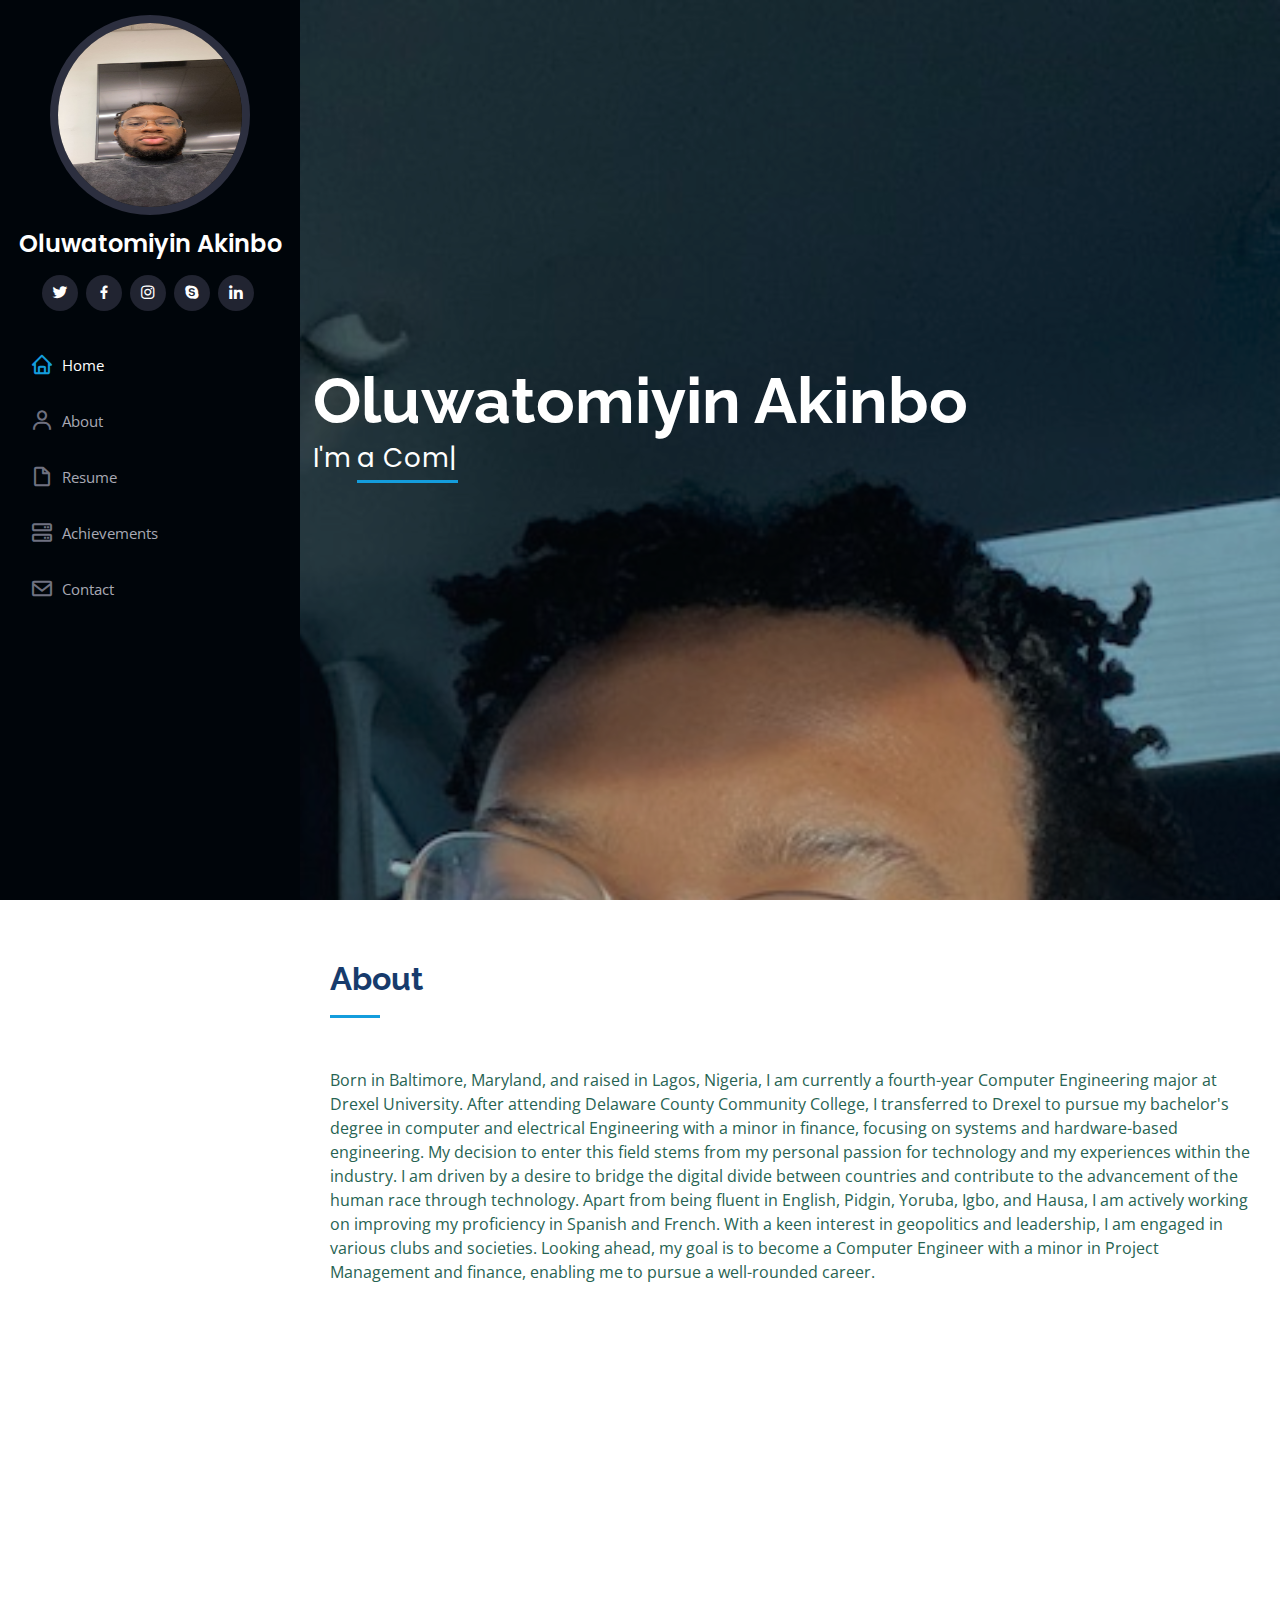
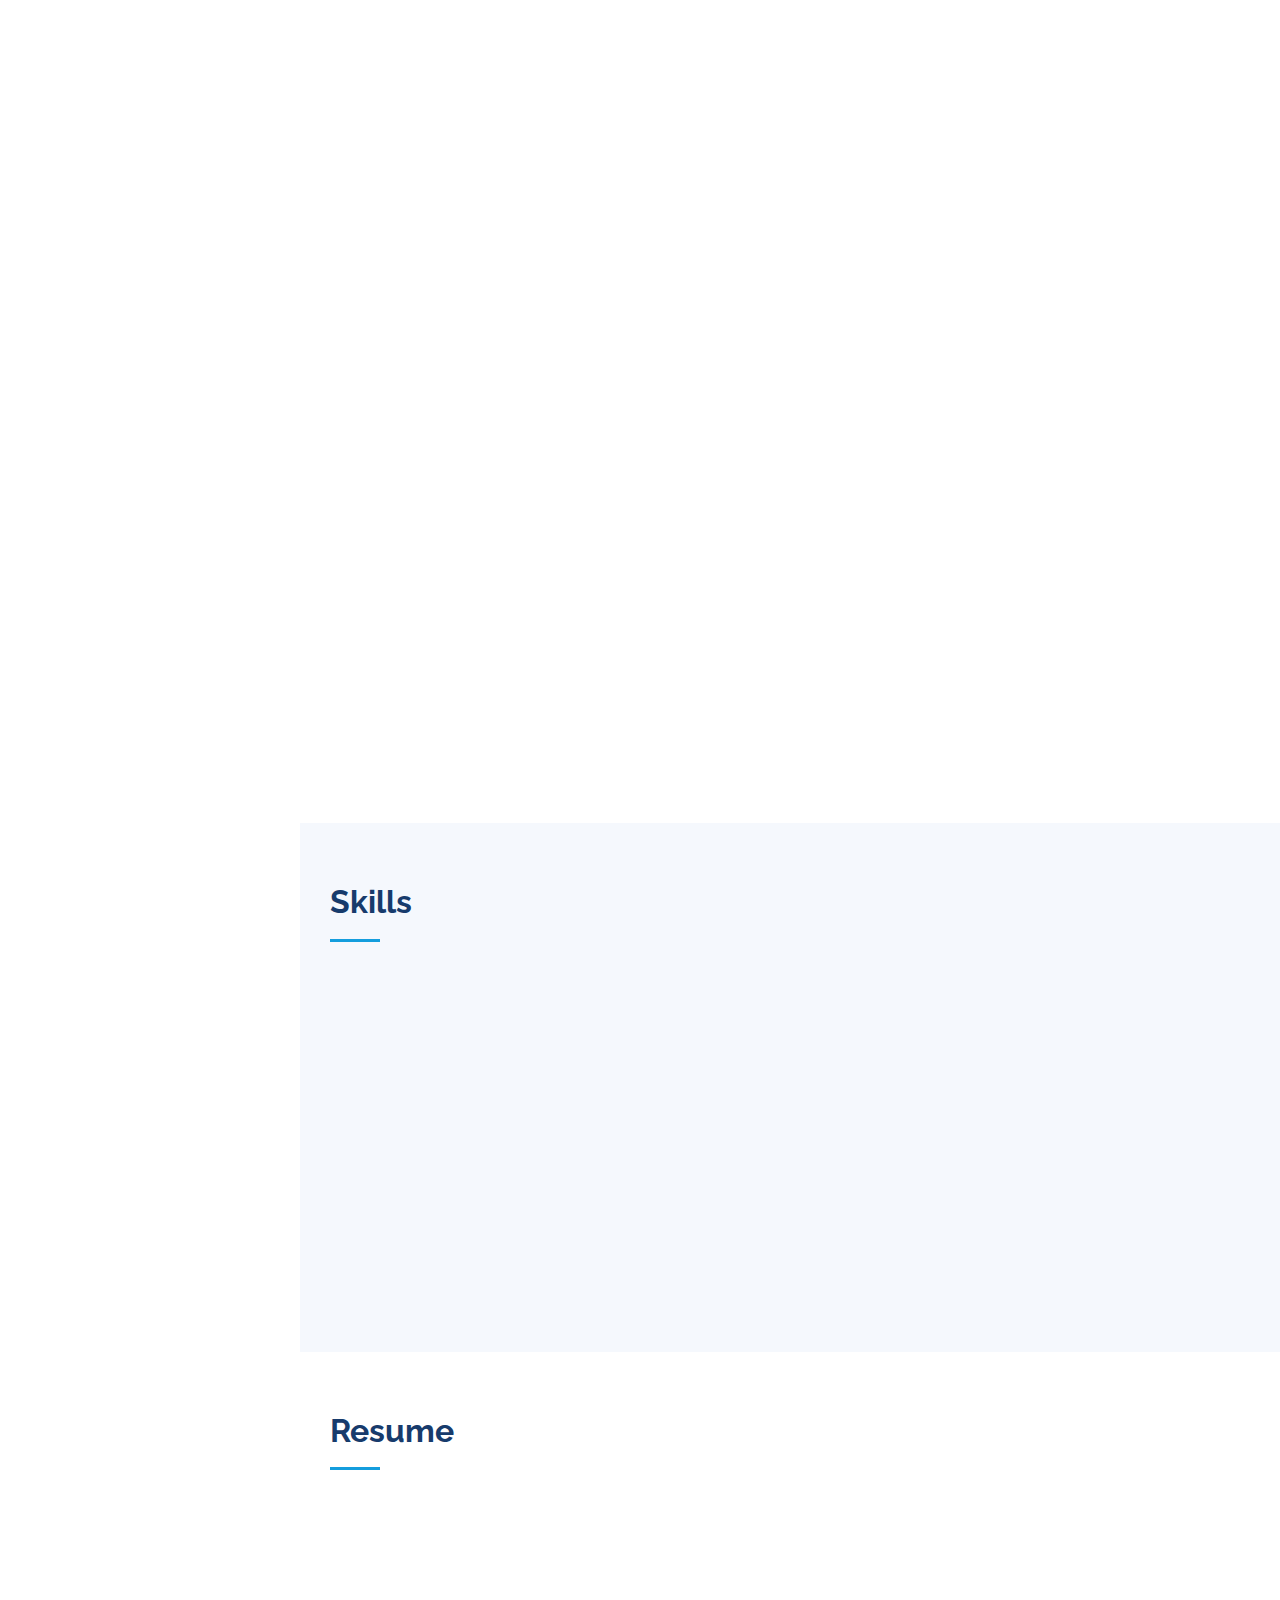
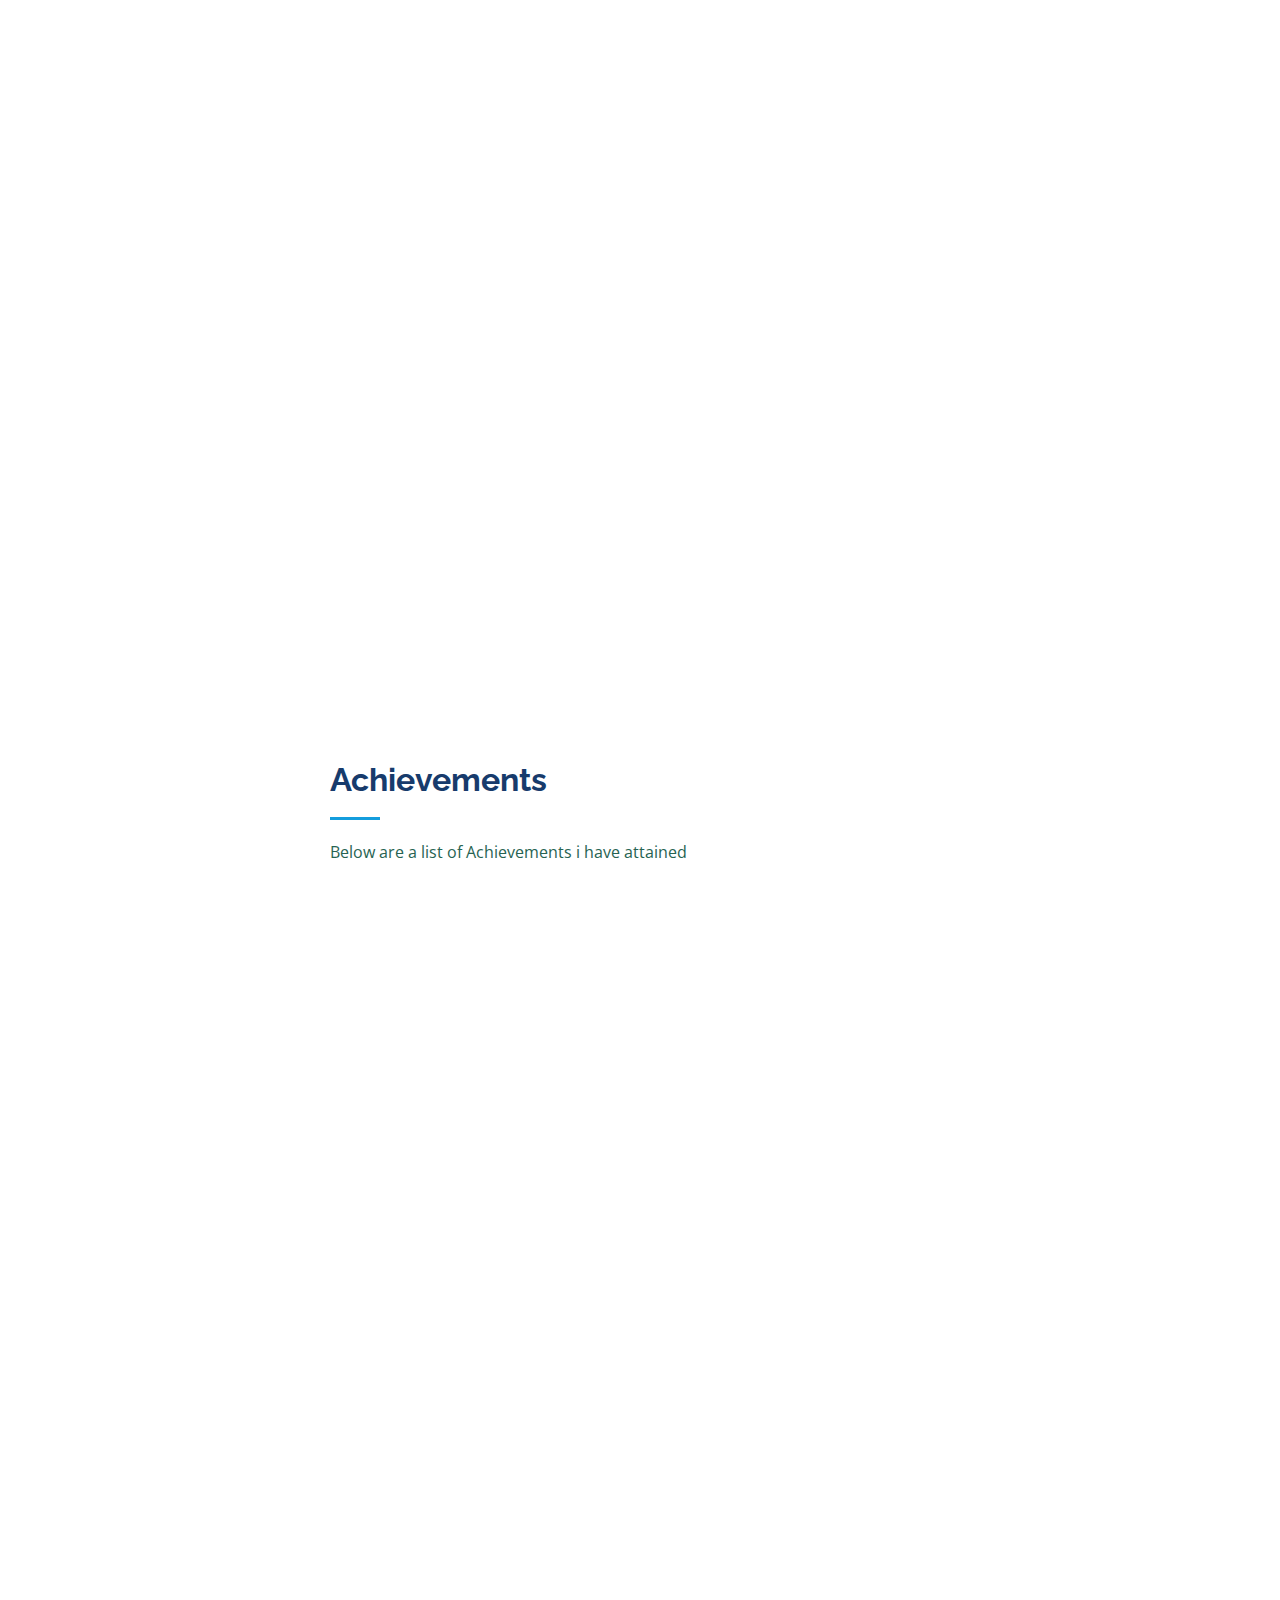
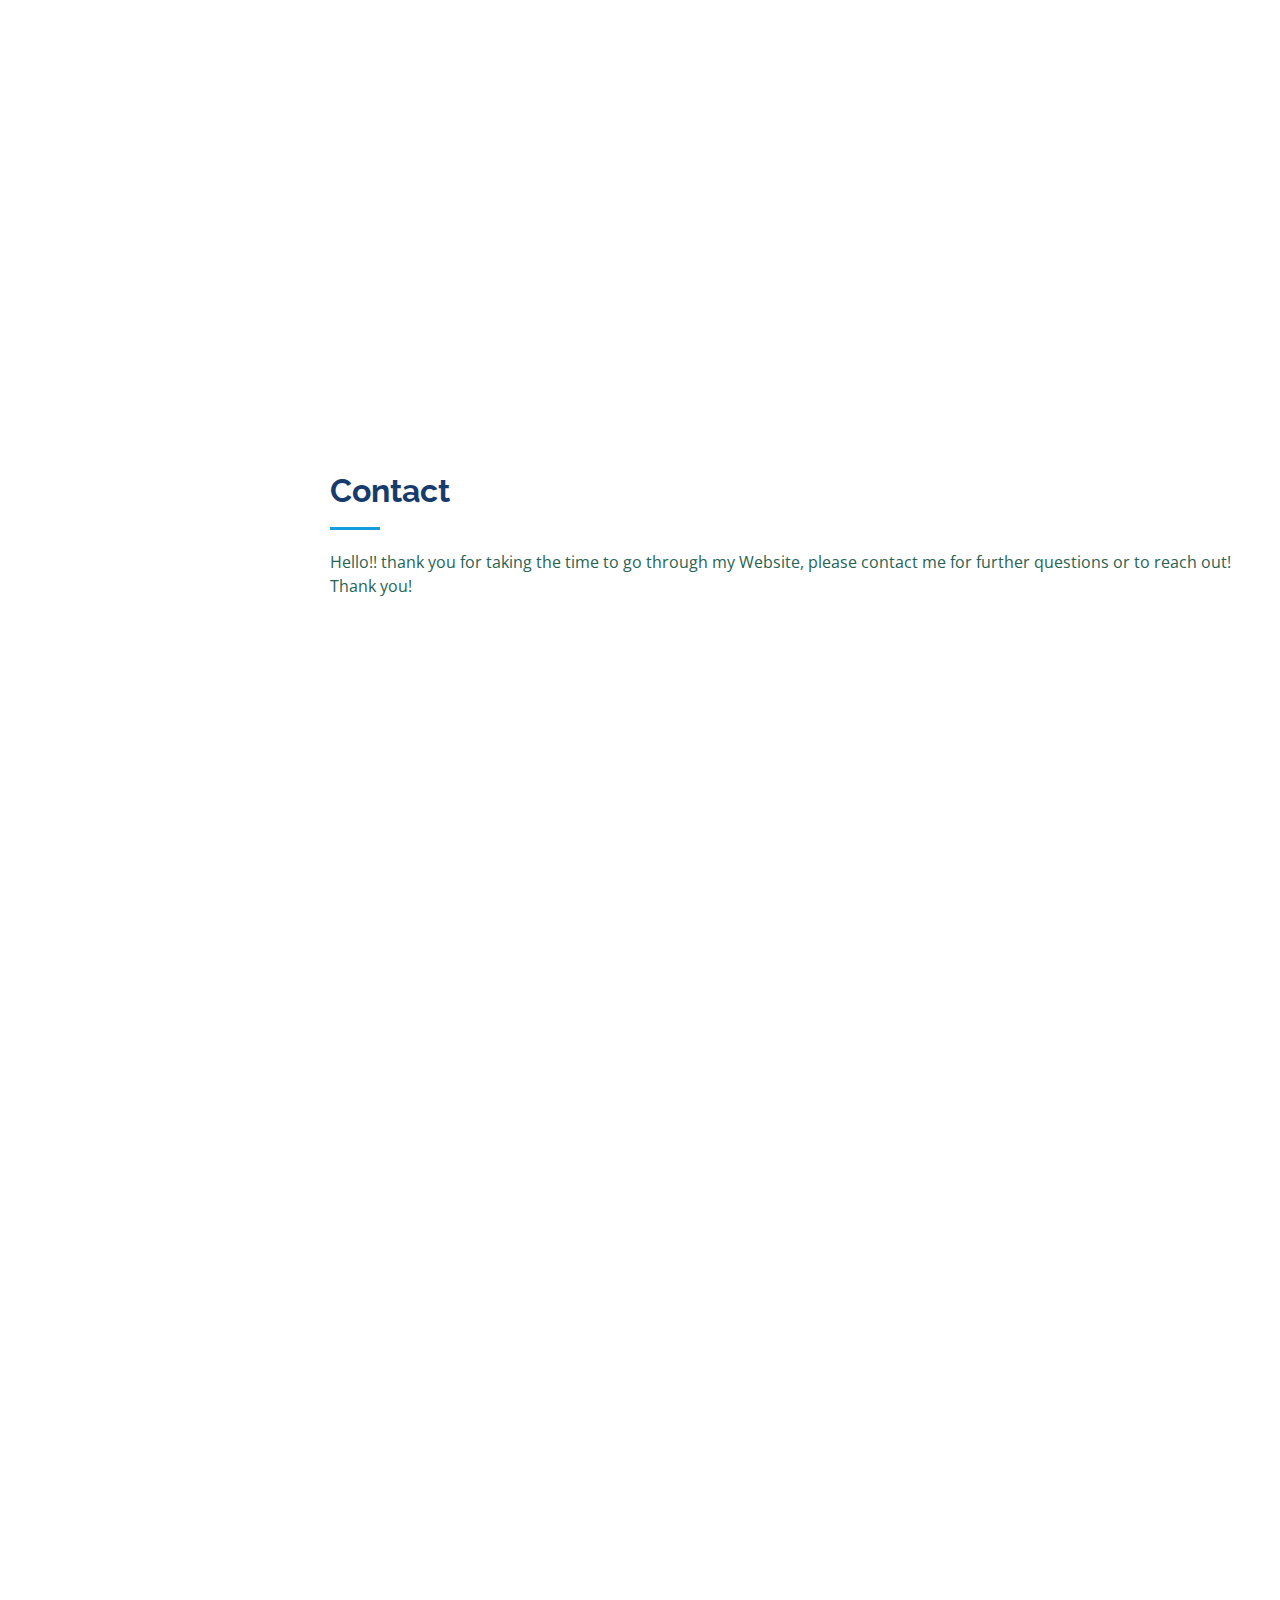
==== index.html @ 418aa99a "initial" ====
<!DOCTYPE html>
<html lang="en">

<head>
  <meta charset="utf-8">
  <meta content="width=device-width, initial-scale=1.0" name="viewport">

  <title>oluwatomiyin-akinbo- Index</title>
  <meta content="" name="description">
  <meta content="" name="keywords">

  <!-- Favicons -->
  <link href="assets/img/logo.jpg" rel="icon">
  <link href="assets/img/logo.jpg" rel="apple-touch-icon">

  <!-- Google Fonts -->
  <link href="https://fonts.googleapis.com/css?family=Open+Sans:300,300i,400,400i,600,600i,700,700i|Raleway:300,300i,400,400i,500,500i,600,600i,700,700i|Poppins:300,300i,400,400i,500,500i,600,600i,700,700i" rel="stylesheet">

  <!-- Vendor CSS Files -->
  <link href="assets/vendor/aos/aos.css" rel="stylesheet">
  <link href="assets/vendor/bootstrap/css/bootstrap.min.css" rel="stylesheet">
  <link href="assets/vendor/bootstrap-icons/bootstrap-icons.css" rel="stylesheet">
  <link href="assets/vendor/boxicons/css/boxicons.min.css" rel="stylesheet">
  <link href="assets/vendor/glightbox/css/glightbox.min.css" rel="stylesheet">
  <link href="assets/vendor/swiper/swiper-bundle.min.css" rel="stylesheet">

  <!-- Template Main CSS File -->
  <link href="assets/css/style.css" rel="stylesheet">

</head>

<body>

  <!-- ======= Mobile nav toggle button ======= -->
  <i class="bi bi-list mobile-nav-toggle d-xl-none"></i>

  <!-- ======= Header ======= -->
  <header id="header">
    <div class="d-flex flex-column">

      <div class="profile">
        <img style="border-radius: 70%; width: 200px; height: 200px;" src="assets/img/selfie.JPG" alt="" class="img-fluid rounded-circle">
        <h1 class="text-light"><a href="index.html">Oluwatomiyin Akinbo</a></h1>
        <div class="social-links mt-3 text-center">
          <a href="#" class="twitter"><i class="bx bxl-twitter"></i></a>
          <a href="#" class="facebook"><i class="bx bxl-facebook"></i></a>
          <a href="#" class="instagram"><i class="bx bxl-instagram"></i></a>
          <a href="#" class="google-plus"><i class="bx bxl-skype"></i></a>
          <a href="#" class="linkedin"><i class="bx bxl-linkedin"></i></a>
        </div>
      </div>

      <nav id="navbar" class="nav-menu navbar">
        <ul>
          <li><a href="#hero" class="nav-link scrollto active"><i class="bx bx-home"></i> <span>Home</span></a></li>
          <li><a href="#about" class="nav-link scrollto"><i class="bx bx-user"></i> <span>About</span></a></li>
          <li><a href="#resume" class="nav-link scrollto"><i class="bx bx-file-blank"></i> <span>Resume</span></a></li>
          <li><a href="#Achievements" class="nav-link scrollto"><i class="bx bx-server"></i> <span>Achievements</span></a></li>
          <li><a href="#contact" class="nav-link scrollto"><i class="bx bx-envelope"></i> <span>Contact</span></a></li>
        </ul>
      </nav><!-- .nav-menu -->
    </div>
  </header><!-- End Header -->

  <!-- ======= Hero Section ======= -->
  <section id="hero" class="d-flex flex-column justify-content-center align-items-center">
    <div class="hero-container" data-aos="fade-in">
      <h1>Oluwatomiyin Akinbo</h1>
      <p>I'm <span class="typed" data-typed-items="a Computer engineer, a Web Developer, an Electrical engineer, a Software Developer"></span></p>
    </div>
  </section><!-- End Hero -->

  <main id="main">

    <!-- ======= About Section ======= -->
    <section id="about" class="about">
      <div class="container">

        <div class="section-title">
          <h2>About</h2>
          <p></p>
        </div>Born in Baltimore, Maryland, and raised in Lagos, Nigeria, I am currently a fourth-year Computer Engineering major at Drexel University. After attending Delaware County Community College, I transferred to Drexel to pursue my bachelor's degree in computer and electrical Engineering with a minor in finance, focusing on systems and hardware-based engineering. My decision to enter this field stems from my personal passion for technology and my experiences within the industry. I am driven by a desire to bridge the digital divide between countries and contribute to the advancement of the human race through technology. Apart from being fluent in English, Pidgin, Yoruba, Igbo, and Hausa, I am actively working on improving my proficiency in Spanish and French. With a keen interest in geopolitics and leadership, I am engaged in various clubs and societies. Looking ahead, my goal is to become a Computer Engineer with a minor in Project Management and finance, enabling me to pursue a well-rounded career.

        <div class="row">
          <div class="col-lg-5" data-aos="fade-right">
            <img src="assets/img/selfie2.jpg" class="img-fluid" alt="">
          </div>
          <div class="col-lg-8 pt-4 pt-lg-0 content" data-aos="fade-left">
            <h3>Software developer &amp; Computer and electrical Engineer.</h3>
            <p class="fst-italic">
              Information about
            </p>
            <div class="row">
              <div class="col-lg-7">
                <ul>
                  <li><i class="bi bi-chevron-right"></i> <strong>Birthday:</strong> <span>4 May 2002</span></li>
                  <li><i class="bi bi-chevron-right"></i> <strong>linkedin:</strong> <span> https://www.linkedin.com/in/oluwatomiyin-akinbo-400589215/</span></li>
                  <li><i class="bi bi-chevron-right"></i> <strong>Phone:</strong> <span>+1 484-844-3048</span></li>
                  <li><i class="bi bi-chevron-right"></i> <strong>City:</strong> <span>Philadelphia, USA</span></li>
                </ul>
              </div>
              <div class="col-lg-7">
                <ul>
                  <li><i class="bi bi-chevron-right"></i> <strong>Age:</strong> <span>21</span></li>
                  <li><i class="bi bi-chevron-right"></i> <strong>Degree:</strong> <span>Associates, Bachelors</span></li>
                  <li><i class="bi bi-chevron-right"></i> <strong>Email:</strong> <span>tomiyinakinbo@outlook.com</span></li>
                </ul>
              </div>
            </div>
            <p>
              Software Developer & Computer and Electrical Engineer with expertise in various programming languages and hardware systems. Passionate about technology and dedicated to creating innovative solutions. Skilled in software development, electrical engineering, and problem-solving. Strong communication and teamwork abilities. Constantly seeking new challenges to enhance skills and contribute to technological advancements.
          </div>
        </div>

      </div>
    </section><!-- End About Section -->


    <!-- ======= Skills Section ======= -->
    <section id="skills" class="skills section-bg">
      <div class="container">

        <div class="section-title">
          <h2>Skills</h2>
        </div>

        <div class="row skills-content">

          <div class="col-lg-6" data-aos="fade-up">

            <div class="progress">
              <span class="skill">Programming Languages( MATLAB, C, Python, c++) <i class="val">89%</i></span>
              <div class="progress-bar-wrap">
                <div class="progress-bar" role="progressbar" aria-valuenow="89" aria-valuemin="0" aria-valuemax="100"></div>
              </div>
            </div>

            <div class="progress">
              <span class="skill">Digital Logic Design: <i class="val">85%</i></span>
              <div class="progress-bar-wrap">
                <div class="progress-bar" role="progressbar" aria-valuenow="85" aria-valuemin="0" aria-valuemax="100"></div>
              </div>
            </div>

            <div class="progress">
              <span class="skill">Microprocessors and Embedded Systems <i class="val">92%</i></span>
              <div class="progress-bar-wrap">
                <div class="progress-bar" role="progressbar" aria-valuenow="92" aria-valuemin="0" aria-valuemax="100"></div>
              </div>
            </div>

            <div class="progress">
              <span class="skill">Computer Architecture <i class="val">90%</i></span>
              <div class="progress-bar-wrap">
                <div class="progress-bar" role="progressbar" aria-valuenow="90" aria-valuemin="0" aria-valuemax="100"></div>
              </div>
            </div>

            <div class="progress">
              <span class="skill">Networking <i class="val">75%</i></span>
              <div class="progress-bar-wrap">
                <div class="progress-bar" role="progressbar" aria-valuenow="75" aria-valuemin="0" aria-valuemax="100"></div>
              </div>
            </div>

          </div>

          <div class="col-lg-6" data-aos="fade-up" data-aos-delay="100">

            <div class="progress">
              <span class="skill">Operating Systems <i class="val">80%</i></span>
              <div class="progress-bar-wrap">
                <div class="progress-bar" role="progressbar" aria-valuenow="80" aria-valuemin="0" aria-valuemax="100"></div>
              </div>
            </div>

            <div class="progress">
              <span class="skill">Teamwork and Communication <i class="val">97%</i></span>
              <div class="progress-bar-wrap">
                <div class="progress-bar" role="progressbar" aria-valuenow="97" aria-valuemin="0" aria-valuemax="100"></div>
              </div>
            </div>

            <div class="progress">
              <span class="skill">Data Structures and Algorithms <i class="val">90%</i></span>
              <div class="progress-bar-wrap">
                <div class="progress-bar" role="progressbar" aria-valuenow="90" aria-valuemin="0" aria-valuemax="100"></div>
              </div>
            </div>

            <div class="progress">
              <span class="skill">Circuit Design and Analysis <i class="val">90%</i></span>
              <div class="progress-bar-wrap">
                <div class="progress-bar" role="progressbar" aria-valuenow="90" aria-valuemin="0" aria-valuemax="100"></div>
              </div>
            </div>

            <div class="progress">
              <span class="skill">Problem-solving and Analytical Skills <i class="val">90%</i></span>
              <div class="progress-bar-wrap">
                <div class="progress-bar" role="progressbar" aria-valuenow="90" aria-valuemin="0" aria-valuemax="100"></div>
              </div>
            </div>

          </div>

        </div>

      </div>
    </section><!-- End Skills Section -->

    <!-- ======= Resume Section ======= -->
    <section id="resume" class="resume">
      <div class="container">

        <div class="section-title">
          <h2>Resume</h2>
        </div>

        <div class="row">
          <div class="col-lg-10" data-aos="fade-up">
            
        
            <h3 class="resume-title">Education</h3>
            <div class="resume-item">
              <h4>A.S COMPUTER ENGINEERING</h4>
              <h5>2019 - 2022</h5>
              <p><em>Delaware county community college, Media, PA</em></p>
              <img style="width: 100px; height: auto;" src="assets/img/DCCC-Logo.jpg" alt="School Logo">
            </div>
            <div class="resume-item">
              <h4>B.S ELECTRICAL AND COMPUTER ENGINEERING, MINOR IN FINANCE</h4>
              <h5>2022 - 2025</h5>
              <p><em>DREXEL UNIVERSITY, Philadelphia, PA</em></p>
              <img style="width: 100px; height: auto;" src="assets/img/school_logo.png" alt="School Logo">
            </div>
          </div>
          <div class="col-lg-6" data-aos="fade-up" data-aos-delay="100">
            <h3 class="resume-title">Professional Experience</h3>
            <div class="resume-item">
              <h4>College tech sr Software engineer intern</h4>
              <h5>MAY 2023 - AUGUST 2023</h5>
              <p><em>LOCKHEED MARTIN RMS DIVISION, King of Prussia, PA </em></p>
              <img style="width: 200px; height: auto;" src="assets/img/Lockheed.png" alt="School Logo">
              <ul>
                <li>Collaborated with a team of software developers to design, develop, document, test, and debug software solutions for business/mission problems using data processing equipment.</li>
                <li>Proficient in the entire software development life cycle, including requirements gathering, design, development, testing, and maintenance. </li>
                <li>Demonstrated familiarity with computer hardware, software, and programming initiatives, utilizing operating systems like Windows and Linux.</li>
                <li>Excellent communication skills, capable of presenting complex technical information to both technical and non-technical audiences.</li>
                <li>Paid strong attention to detail, ensuring the creation of clean and efficient code.</li>
              </ul>
            </div>
            <div class="resume-item">
              <h4>Field Engineer</h4>
              <h5>2022 - Present</h5>
              <p><em>Essintial Enterprise Solutions, CAMP HILL, PA </em></p>
              <img style="width: 200px; height: auto;" src="assets/img/essintial.png" alt="School Logo">
              <ul>
                <li>Responded to customer callouts and field dispatches, promptly addressing service or repair needs.</li>
                <li>Conducted routine equipment servicing in the field, inspecting and troubleshooting equipment failures. </li>
                <li>Performed equipment repairs and replaced faulty parts while also installing and testing new equipment.</li>
                <li>Maintained equipment stock in the company vehicle and completed thorough job reports. </li>
                <li>Provided preventive maintenance for equipment and delivered technical training on new equipment installations.</li>
              </ul>
            </div>
            <div class="resume-item">
              <h4>Mobile Expert</h4>
              <h5>2021 - 2022</h5>
              <p><em>Outsource Leadership</em></p>
              <img style="width: 200px; height: auto;" src="assets/img/osl.png" alt="School Logo">
              <ul>
                <li>Provided exceptional customer service at the Wireless store, greeting customers and assessing their needs.</li>
                <li>Exceeded monthly revenue goals by acquiring new customer accounts and maximizing existing customers' accounts.</li>
                <li>Excelled in quality metrics, ensuring a high level of service satisfaction.</li>
                <li>Actively participated in marketing efforts, including outbound calling, community involvement, outreach programs, and promoting the brand both inside and outside the retail location.</li>
              </ul>
            </div>
          </div>
        </div>

      </div>
    </section><!-- End Resume Section -->

    <!-- ======= Services Section ======= -->
    <section id="Achievements" class="services">
      <div class="container">

        <div class="section-title">
          <h2>Achievements</h2>
          <p>Below are a list of Achievements i have attained</p>
        </div>

        <div class="row">
          <div class="col-lg-10 col-md-6 icon-box" data-aos="fade-up" data-aos-delay="200">
            <div class="icon"><i class="bi bi-bar-chart"></i></div>
            <h4 class="title"><a href="">Operating Systems</a></h4>
            <p class="description">I undertook the challenging task of designing and developing a fully functional operating system with Linux-based kernels, showcasing my advanced technical skills and innovative mindset in the realm of operating systems. Drawing upon my deep understanding of operating system principles, kernel architecture, and system-level programming, I embarked on the creation of an operating system from scratch. By implementing critical components such as process scheduling, memory management, file systems, and device drivers, I ensured the seamless functioning of the operating system. Leveraging programming languages like C and C++, I meticulously coded and debugged complex system-level functionalities. Through rigorous testing and debugging, I established the stability, efficiency, and reliability of the operating system. I proudly presented this achievement in various technical forums, where industry professionals and peers provided positive feedback, acknowledging my technical expertise and visionary approach. This accomplishment not only exemplifies my proficiency in operating system development but also underscores my passion for pushing the boundaries of innovation in the field.  </p>
          </div>
          <div class="col-lg-10 col-md-6 icon-box" data-aos="fade-up" data-aos-delay="400">
            <div class="icon"><i class="bi bi-brightness-high"></i></div>
            <h4 class="title"><a href="">AI</a></h4>
            <p class="description">I successfully conceived and developed an innovative concept of artificial intelligence (AI) as a personal project. This groundbreaking AI concept utilizes cutting-edge technologies to solve basic problems and enhance efficiency. Through extensive research and development, I designed and implemented the underlying algorithms and models for the AI system, focusing on achieving accuracy and adaptability. Leveraging machine learning and deep learning techniques, I trained the AI model and achieved impressive results in terms of accuracy and performance. I conducted thorough testing and validation to ensure the reliability and robustness of the AI concept. Additionally, I had the opportunity to present the concept and its potential applications in various forums, where it received positive feedback from my teachers back home in Nigeria This achievement showcases my passion for AI research, strong technical skills, and ability to innovate and push boundaries in the field of artificial intelligence.</p>
          </div>
          <div class="col-lg-10 col-md-6 icon-box" data-aos="fade-up" data-aos-delay="500">
            <div class="icon"><i class="bi bi-calendar4-week"></i></div>
            <h4 class="title"><a href="">School competition</a></h4>
            <p class="description">I had the honor of representing my high school in the GTB Bank technology competition, where we showcased our school's expertise and innovation in the field. As part of a dedicated team, we developed a project that demonstrated our school's prowess. Through collaborative efforts, we conceptualized, designed, and implemented the project, highlighting our strong teamwork and problem-solving skills. During the competition, I confidently presented our project, effectively conveying its key features, benefits, and technical details to the judges and audience. Our project received positive recognition, showcasing our school's commitment to excellence in technology education. This opportunity allowed us to leave a lasting impression, highlighting our school as a hub for technological talent and innovation. This achievement reflects my dedication, technical skills, and ability to collaborate effectively as a team member. It also emphasizes my strong communication and presentation abilities, leaving a lasting impact on the competition organizers and participants.</p>
          </div>
        </div>

      </div>
    </section><!-- End Services Section -->

    <!-- ======= Contact Section ======= -->
    <section id="contact" class="contact">
      <div class="container">

        <div class="section-title">
          <h2>Contact</h2>
          <p>Hello!! thank you for taking the time to go through my Website, please contact me for further questions or to reach out! Thank you!</p>
        </div>

        <div class="row" data-aos="fade-in">

          <div class="col-lg-5 d-flex align-items-stretch">
            <div class="info">
              <div class="address">
                <i class="bi bi-geo-alt"></i>
                <h4>Location:</h4>
                <p>Greater Philadelphia area, PA </p>
              </div>

              <div class="email">
                <i class="bi bi-envelope"></i>
                <h4>Email:</h4>
                <p>oa448@drexel.edu</p>
              </div>

              <div class="phone">
                <i class="bi bi-phone"></i>
                <h4>Call:</h4>
                <p>+1 484-844-3048</p>
              </div>

              <iframe src="https://www.google.com/maps/embed?pb=!1m18!1m12!1m3!1d195796.97718369192!2d-75.40650155!3d39.934057499999994!2m3!1f0!2f0!3f0!3m2!1i1024!2i768!4f13.1!3m3!1m2!1s0x89c6eea98fc4e533%3A0x1a66f85124763ce0!2sDelaware%20County%2C%20PA!5e0!3m2!1sen!2sus!4v1687660650514!5m2!1sen!2sus" width="600" height="450" style="border:0;" allowfullscreen="" loading="lazy" referrerpolicy="no-referrer-when-downgrade"></iframe>
            </div>

          </div>

          <div class="col-lg-9 mt-5 mt-lg-0 d-flex align-items-stretch">
            <form action="forms/contact.php" method="post" role="form" class="php-email-form">
              <div class="row">
                <div class="form-group col-md-6">
                  <label for="name">Your Name</label>
                  <input type="text" name="name" class="form-control" id="name" required>
                </div>
                <div class="form-group col-md-6">
                  <label for="name">Your Email</label>
                  <input type="email" class="form-control" name="email" id="email" required>
                </div>
              </div>
              <div class="form-group">
                <label for="name">Subject</label>
                <input type="text" class="form-control" name="subject" id="subject" required>
              </div>
              <div class="form-group">
                <label for="name">Message</label>
                <textarea class="form-control" name="message" rows="10" required></textarea>
              </div>
              <div class="my-3">
                <div class="loading">Loading</div>
                <div class="error-message"></div>
                <div class="sent-message">Your message has been sent. Thank you!</div>
              </div>
              <div class="text-center"><button type="submit">Send Message</button></div>
            </form>
          </div>

        </div>

      </div>
    </section><!-- End Contact Section -->

  </main><!-- End #main -->


  <a href="#" class="back-to-top d-flex align-items-center justify-content-center"><i class="bi bi-arrow-up-short"></i></a>

  <!-- Vendor JS Files -->
  <script src="assets/vendor/purecounter/purecounter_vanilla.js"></script>
  <script src="assets/vendor/aos/aos.js"></script>
  <script src="assets/vendor/bootstrap/js/bootstrap.bundle.min.js"></script>
  <script src="assets/vendor/glightbox/js/glightbox.min.js"></script>
  <script src="assets/vendor/isotope-layout/isotope.pkgd.min.js"></script>
  <script src="assets/vendor/swiper/swiper-bundle.min.js"></script>
  <script src="assets/vendor/typed.js/typed.umd.js"></script>
  <script src="assets/vendor/waypoints/noframework.waypoints.js"></script>
  <script src="assets/vendor/php-email-form/validate.js"></script>

  <!-- Template Main JS File -->
  <script src="assets/js/main.js"></script>

</body>

</html>
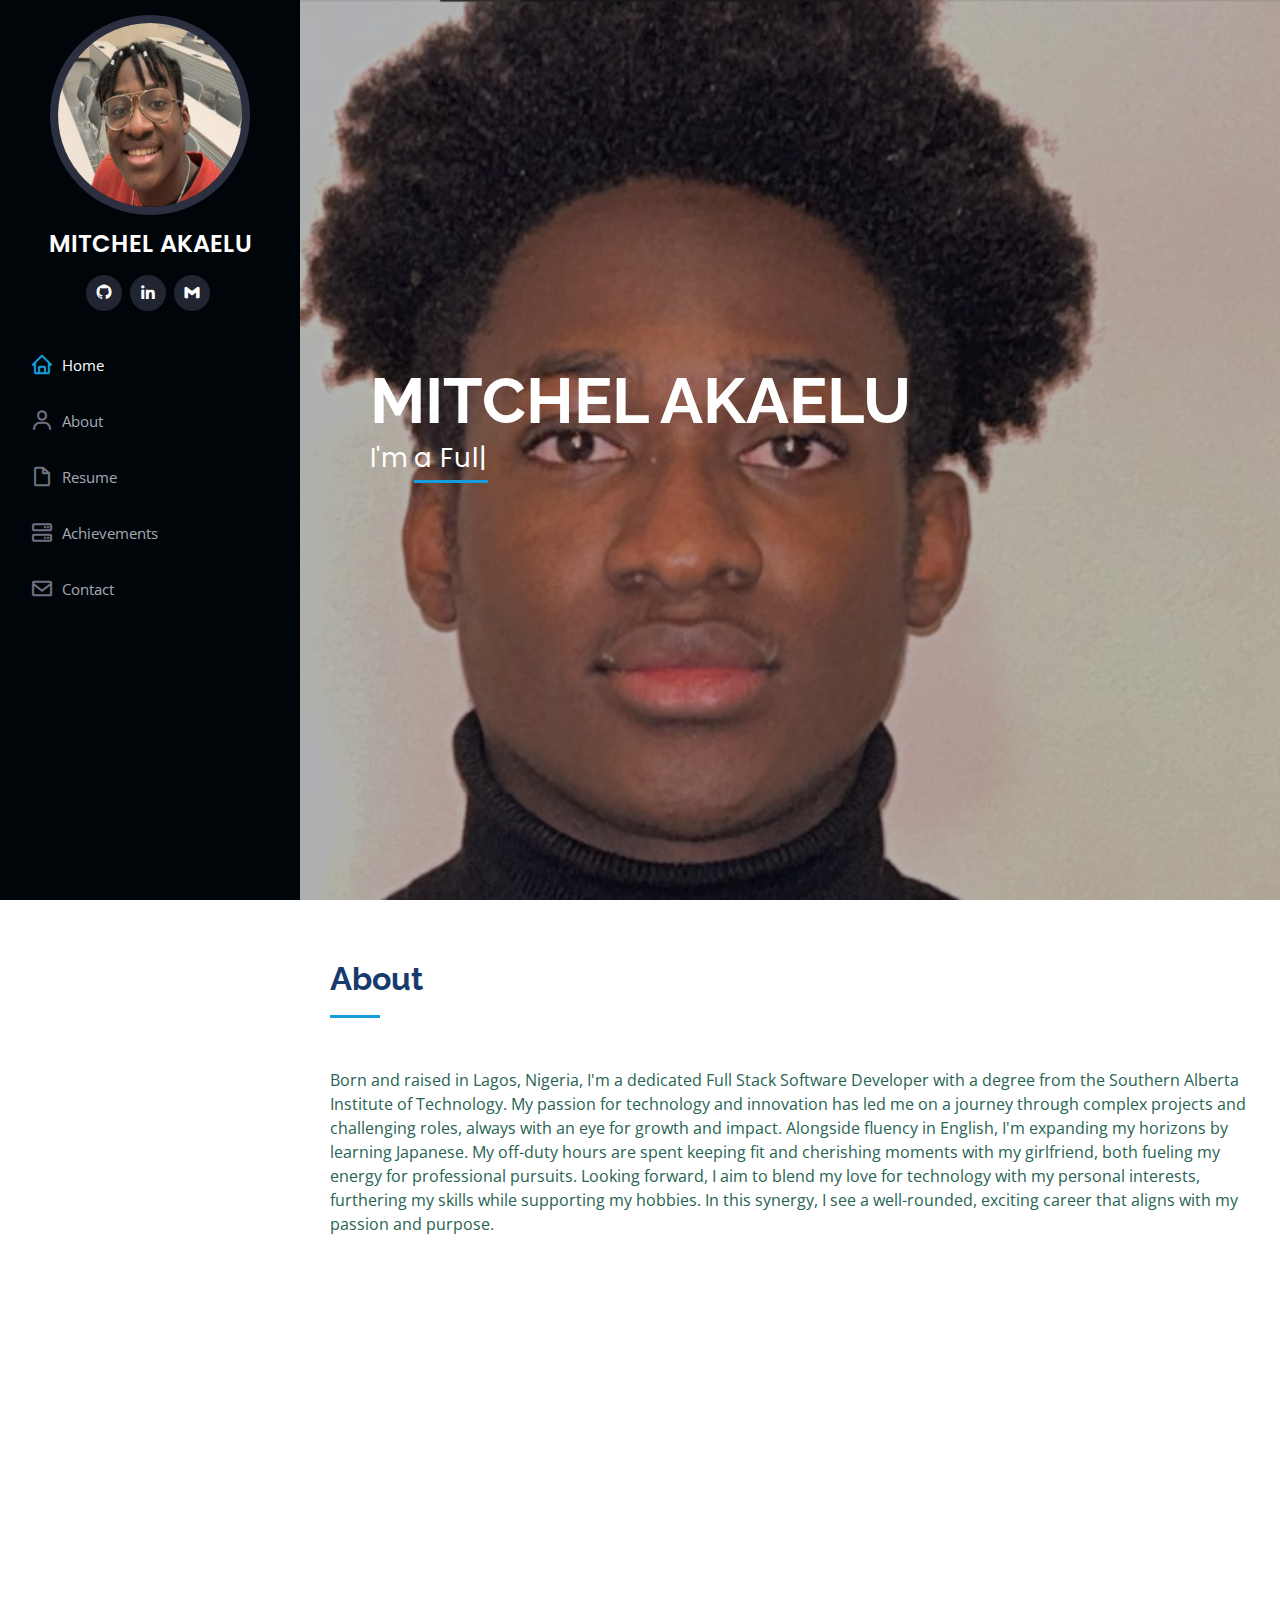
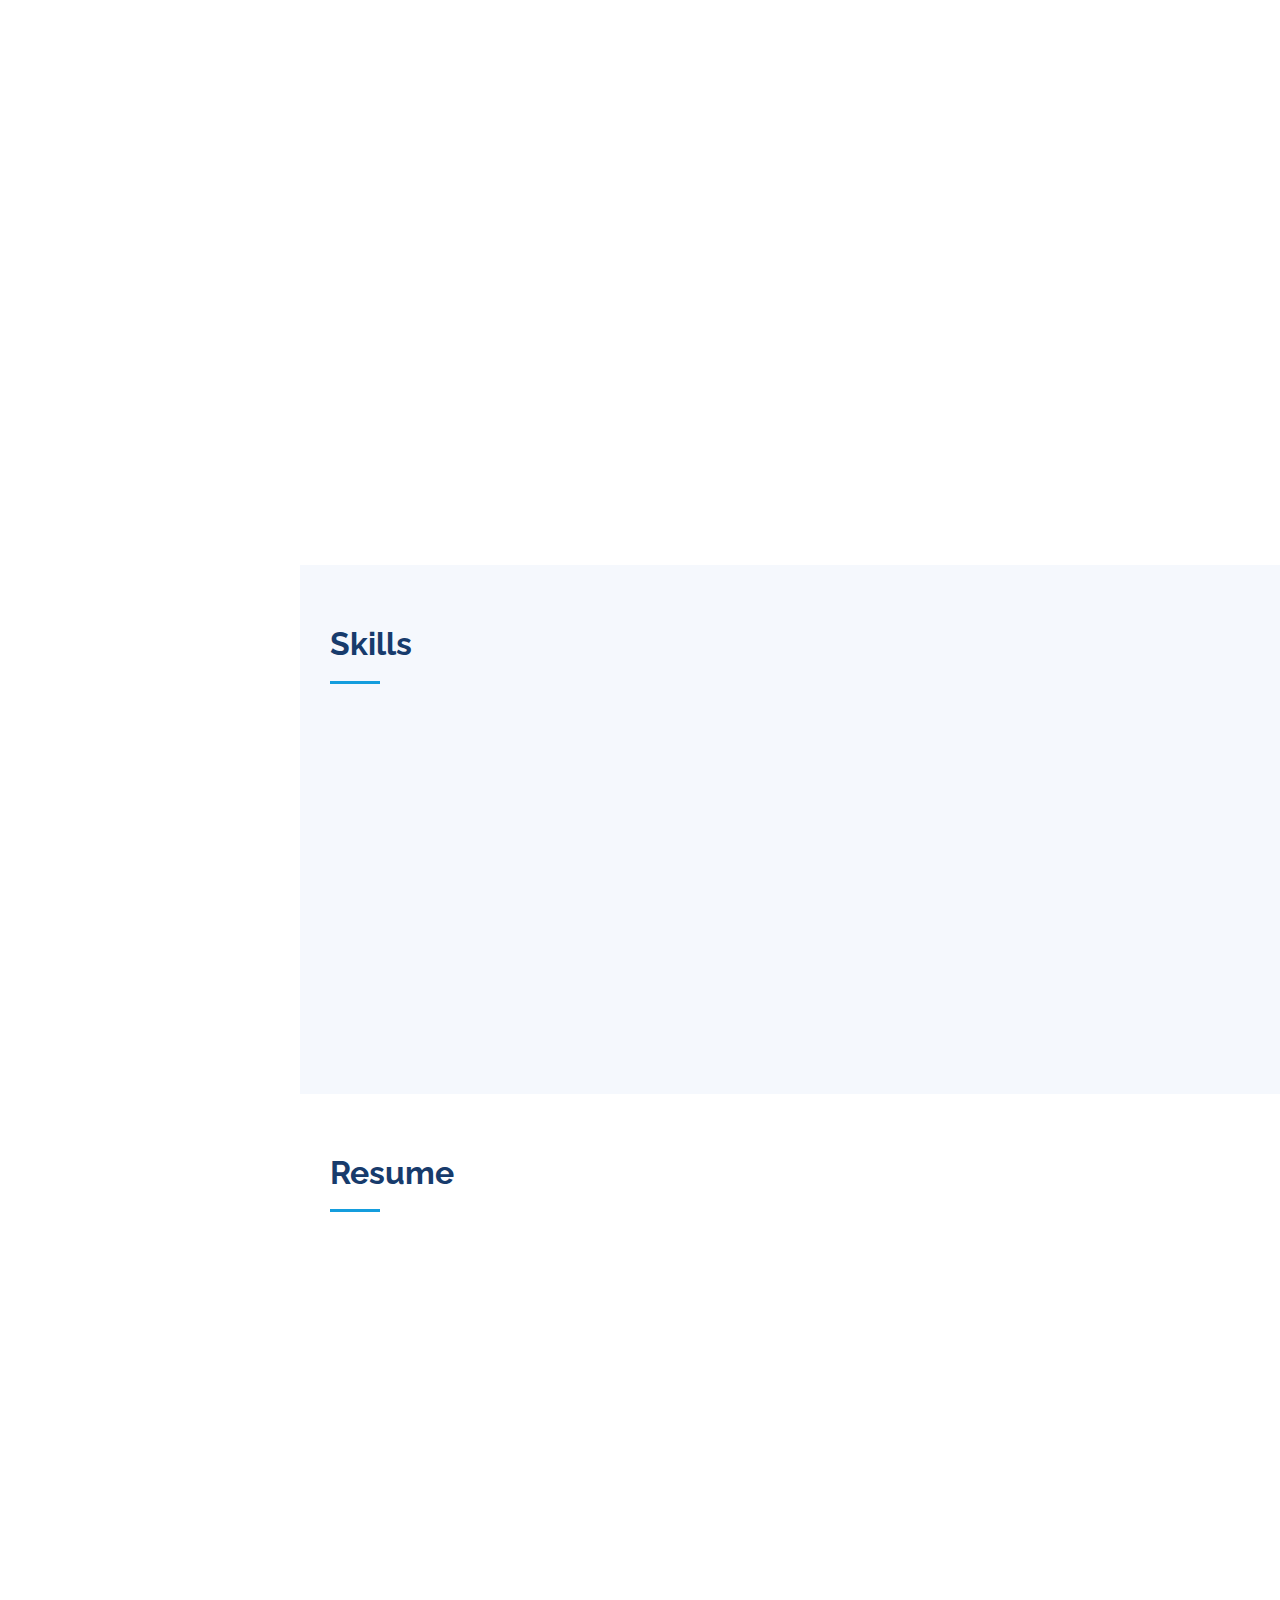
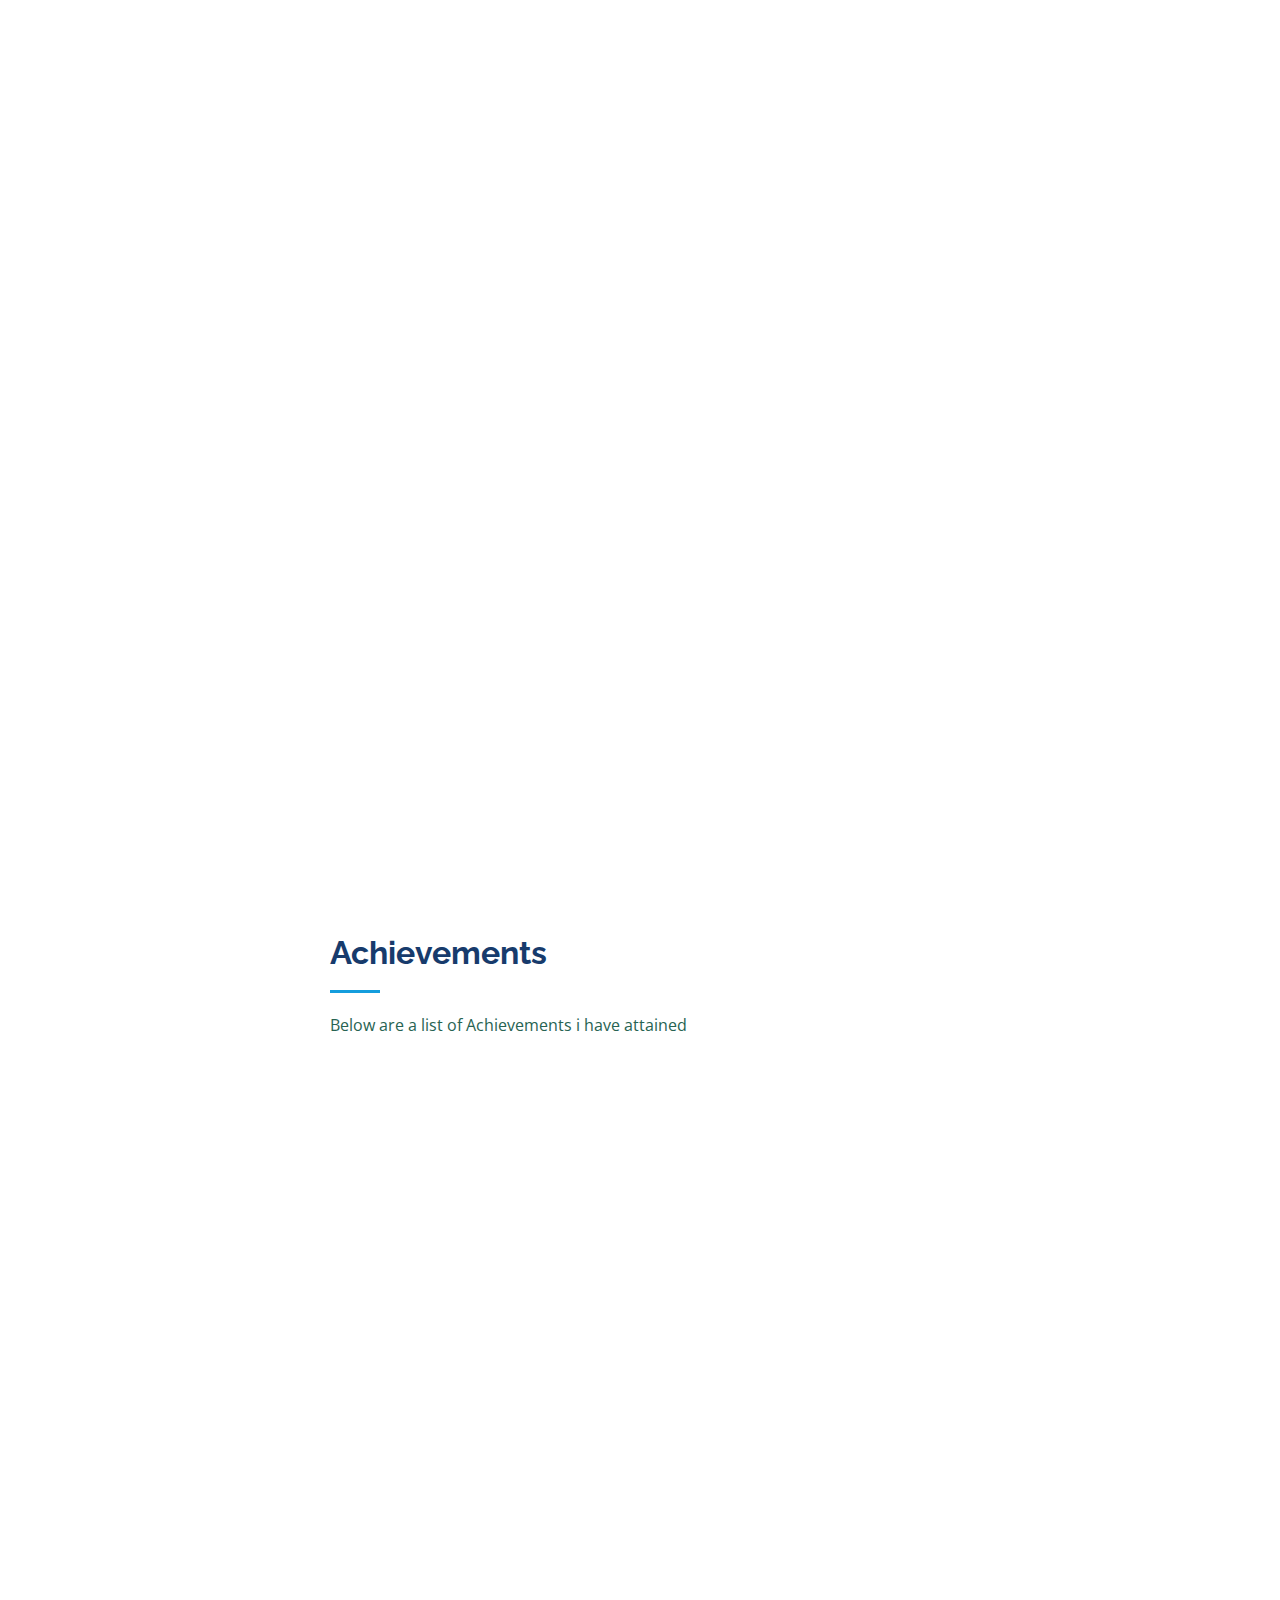
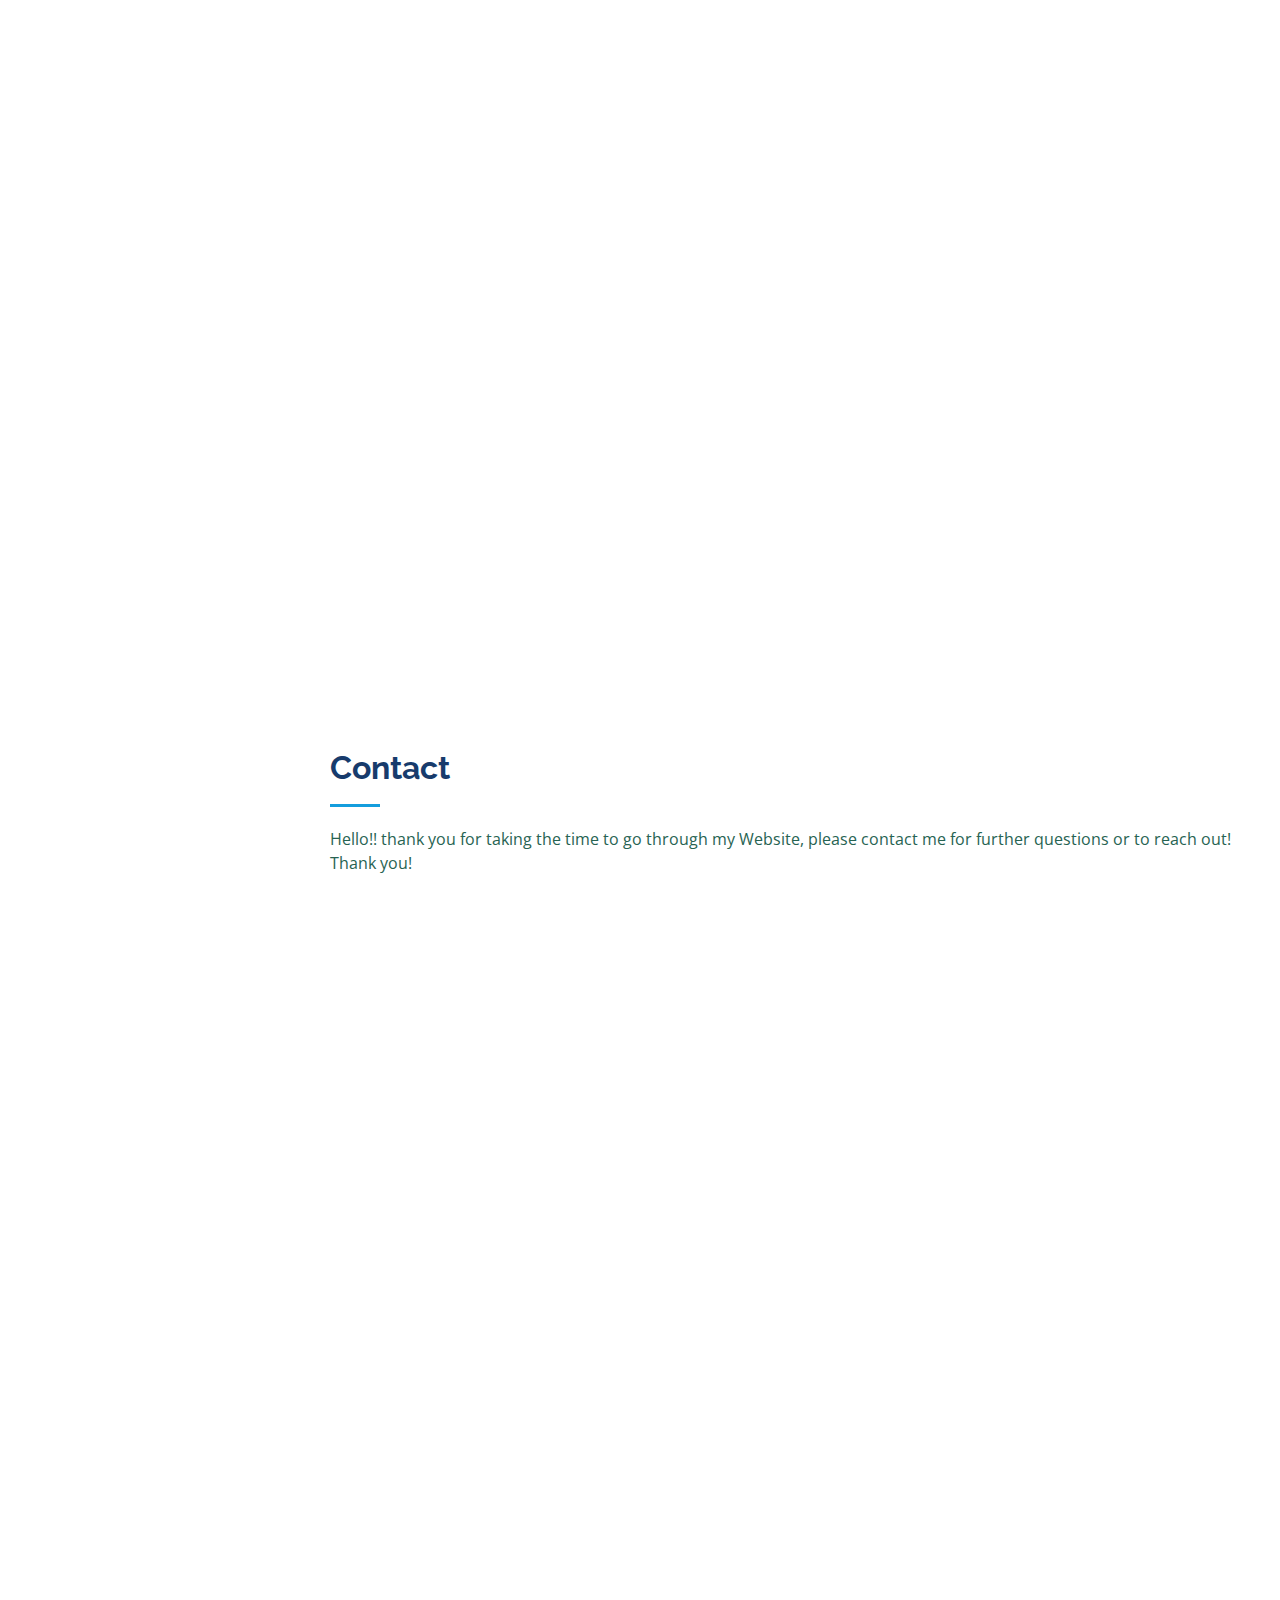
==== commit 4618d889: "Functional" ====
--- a/index.html
+++ b/index.html
@@ -5,7 +5,7 @@
   <meta charset="utf-8">
   <meta content="width=device-width, initial-scale=1.0" name="viewport">
 
-  <title>oluwatomiyin-akinbo- Index</title>
+  <title>Chinazor Mitchel Akaelu</title>
   <meta content="" name="description">
   <meta content="" name="keywords">
 
@@ -40,13 +40,13 @@
 
       <div class="profile">
         <img style="border-radius: 70%; width: 200px; height: 200px;" src="assets/img/selfie.JPG" alt="" class="img-fluid rounded-circle">
-        <h1 class="text-light"><a href="index.html">Oluwatomiyin Akinbo</a></h1>
+        <h1 class="text-light"><a href="index.html">MITCHEL AKAELU</a></h1>
         <div class="social-links mt-3 text-center">
-          <a href="#" class="twitter"><i class="bx bxl-twitter"></i></a>
-          <a href="#" class="facebook"><i class="bx bxl-facebook"></i></a>
-          <a href="#" class="instagram"><i class="bx bxl-instagram"></i></a>
-          <a href="#" class="google-plus"><i class="bx bxl-skype"></i></a>
-          <a href="#" class="linkedin"><i class="bx bxl-linkedin"></i></a>
+          <!-- <a href="#" class="twitter"><i class="bx bxl-twitter"></i></a> -->
+          <a href="#" class="github"><i class="bx bxl-github"></i></a>
+          <!-- <a href="#" class="instagram"><i class="bx bxl-instagram"></i></a> -->
+          <a href="https://www.linkedin.com/in/mitchel-chinazor-akaelu-39090020b" class="linkedin"><i class="bx bxl-linkedin"></i></a>
+          <a href="mailto:akaelumitchell@gmail.com" class="email"><i class="bx bxl-gmail"></i></a>
         </div>
       </div>
 
@@ -65,8 +65,9 @@
   <!-- ======= Hero Section ======= -->
   <section id="hero" class="d-flex flex-column justify-content-center align-items-center">
     <div class="hero-container" data-aos="fade-in">
-      <h1>Oluwatomiyin Akinbo</h1>
-      <p>I'm <span class="typed" data-typed-items="a Computer engineer, a Web Developer, an Electrical engineer, a Software Developer"></span></p>
+      <h1>MITCHEL AKAELU</h1>
+      <p>I'm <span class="typed" data-typed-items="a Full Stack Developer, a Software Developer, a React Native Expert, a Python Programmer"></span></p>
+
     </div>
   </section><!-- End Hero -->
 
@@ -79,37 +80,45 @@
         <div class="section-title">
           <h2>About</h2>
           <p></p>
-        </div>Born in Baltimore, Maryland, and raised in Lagos, Nigeria, I am currently a fourth-year Computer Engineering major at Drexel University. After attending Delaware County Community College, I transferred to Drexel to pursue my bachelor's degree in computer and electrical Engineering with a minor in finance, focusing on systems and hardware-based engineering. My decision to enter this field stems from my personal passion for technology and my experiences within the industry. I am driven by a desire to bridge the digital divide between countries and contribute to the advancement of the human race through technology. Apart from being fluent in English, Pidgin, Yoruba, Igbo, and Hausa, I am actively working on improving my proficiency in Spanish and French. With a keen interest in geopolitics and leadership, I am engaged in various clubs and societies. Looking ahead, my goal is to become a Computer Engineer with a minor in Project Management and finance, enabling me to pursue a well-rounded career.
-
+        </div>Born and raised in Lagos, Nigeria, I'm a dedicated Full Stack Software Developer with a degree from the Southern Alberta Institute of Technology. My passion for technology and innovation has led me on a journey through complex projects and challenging roles, always with an eye for growth and impact.
+
+        Alongside fluency in English, I'm expanding my horizons by learning Japanese. My off-duty hours are spent keeping fit and cherishing moments with my girlfriend, both fueling my energy for professional pursuits.
+        
+        Looking forward, I aim to blend my love for technology with my personal interests, furthering my skills while supporting my hobbies. In this synergy, I see a well-rounded, exciting career that aligns with my passion and purpose.
+               
         <div class="row">
           <div class="col-lg-5" data-aos="fade-right">
             <img src="assets/img/selfie2.jpg" class="img-fluid" alt="">
           </div>
           <div class="col-lg-8 pt-4 pt-lg-0 content" data-aos="fade-left">
-            <h3>Software developer &amp; Computer and electrical Engineer.</h3>
+            <h3> Full Stack Software &amp; React Native Mobile Developer.</h3>
             <p class="fst-italic">
               Information about
             </p>
             <div class="row">
               <div class="col-lg-7">
                 <ul>
-                  <li><i class="bi bi-chevron-right"></i> <strong>Birthday:</strong> <span>4 May 2002</span></li>
-                  <li><i class="bi bi-chevron-right"></i> <strong>linkedin:</strong> <span> https://www.linkedin.com/in/oluwatomiyin-akinbo-400589215/</span></li>
-                  <li><i class="bi bi-chevron-right"></i> <strong>Phone:</strong> <span>+1 484-844-3048</span></li>
-                  <li><i class="bi bi-chevron-right"></i> <strong>City:</strong> <span>Philadelphia, USA</span></li>
+                  <li><i class="bi bi-chevron-right"></i> <strong>Birthday:</strong> <span>March the 14th 2002</span></li>
+                  <li><i class="bi bi-chevron-right"></i> <strong>LinkedIn:</strong> <a href="https://www.linkedin.com/in/mitchel-chinazor-akaelu-39090020b" target="_blank">https://www.linkedin.com/in/mitchel-chinazor-akaelu-39090020b</a></li>
+                  <li><i class="bi bi-chevron-right"></i> <strong>Phone:</strong> <a href="tel:+18253657885">(825) 365-7885</a></li>
+                  <li><i class="bi bi-chevron-right"></i> <strong>City:</strong> <span>Calgary, Alberta, Canada</span></li>
                 </ul>
               </div>
               <div class="col-lg-7">
                 <ul>
                   <li><i class="bi bi-chevron-right"></i> <strong>Age:</strong> <span>21</span></li>
                   <li><i class="bi bi-chevron-right"></i> <strong>Degree:</strong> <span>Associates, Bachelors</span></li>
-                  <li><i class="bi bi-chevron-right"></i> <strong>Email:</strong> <span>tomiyinakinbo@outlook.com</span></li>
+                  <li><i class="bi bi-chevron-right"></i> <strong>Email:</strong> <a href="mailto:akaelumitchell@gmail.com">akaelumitchell@gmail.com</a></li>
                 </ul>
               </div>
             </div>
+            
             <p>
-              Software Developer & Computer and Electrical Engineer with expertise in various programming languages and hardware systems. Passionate about technology and dedicated to creating innovative solutions. Skilled in software development, electrical engineering, and problem-solving. Strong communication and teamwork abilities. Constantly seeking new challenges to enhance skills and contribute to technological advancements.
-          </div>
+              Well-qualified Full Stack Developer familiar with wide range of
+              programming utilities and languages. Knowledgeable of backend and
+              frontend development requirements. Handles any part of process with
+              ease. Collaborative team player with excellent technical abilities
+              offering 2 years of related experience.          </div>
         </div>
 
       </div>
@@ -129,69 +138,69 @@
           <div class="col-lg-6" data-aos="fade-up">
 
             <div class="progress">
-              <span class="skill">Programming Languages( MATLAB, C, Python, c++) <i class="val">89%</i></span>
+              <span class="skill">Back-End proficiency: Python, Node.js,Express.js   <i class="val">92%</i></span>
               <div class="progress-bar-wrap">
                 <div class="progress-bar" role="progressbar" aria-valuenow="89" aria-valuemin="0" aria-valuemax="100"></div>
               </div>
             </div>
 
             <div class="progress">
-              <span class="skill">Digital Logic Design: <i class="val">85%</i></span>
+              <span class="skill">Front-end proficiency: React,Typescript, JavaScript, HTML/CSS, Django. <i class="val">81%</i></span>
+              <div class="progress-bar-wrap">
+                <div class="progress-bar" role="progressbar" aria-valuenow="81" aria-valuemin="0" aria-valuemax="100"></div>
+              </div>
+            </div>
+
+            <div class="progress">
+              <span class="skill">Mobile Development: React Native <i class="val">75%</i></span>
+              <div class="progress-bar-wrap">
+                <div class="progress-bar" role="progressbar" aria-valuenow="75" aria-valuemin="0" aria-valuemax="100"></div>
+              </div>
+            </div>
+
+            <div class="progress">
+              <span class="skill">Database: NoSQL(includind: MongoDB, firebase), sql(including:MySQL,Oracle Database )<i class="val">80%</i></span>
+              <div class="progress-bar-wrap">
+                <div class="progress-bar" role="progressbar" aria-valuenow="80" aria-valuemin="0" aria-valuemax="100"></div>
+              </div>
+            </div>
+
+            <div class="progress">
+              <span class="skill">Airtificial intelligence & Machine Learning (AI/ML) <i class="val">75%</i></span>
+              <div class="progress-bar-wrap">
+                <div class="progress-bar" role="progressbar" aria-valuenow="75" aria-valuemin="0" aria-valuemax="100"></div>
+              </div>
+            </div>
+
+          </div>
+
+          <div class="col-lg-6" data-aos="fade-up" data-aos-delay="100">
+
+            <div class="progress">
+              <span class="skill">Project management<i class="val">80%</i></span>
+              <div class="progress-bar-wrap">
+                <div class="progress-bar" role="progressbar" aria-valuenow="80" aria-valuemin="0" aria-valuemax="100"></div>
+              </div>
+            </div>
+
+            <div class="progress">
+              <span class="skill">Teamwork and Communication <i class="val">97%</i></span>
+              <div class="progress-bar-wrap">
+                <div class="progress-bar" role="progressbar" aria-valuenow="97" aria-valuemin="0" aria-valuemax="100"></div>
+              </div>
+            </div>
+
+            <div class="progress">
+              <span class="skill">Agile Methology <i class="val">90%</i></span>
+              <div class="progress-bar-wrap">
+                <div class="progress-bar" role="progressbar" aria-valuenow="90" aria-valuemin="0" aria-valuemax="100"></div>
+              </div>
+            </div>
+
+            <div class="progress">
+              <span class="skill">Creativity<i class="val">85%</i></span>
               <div class="progress-bar-wrap">
                 <div class="progress-bar" role="progressbar" aria-valuenow="85" aria-valuemin="0" aria-valuemax="100"></div>
-              </div>
-            </div>
-
-            <div class="progress">
-              <span class="skill">Microprocessors and Embedded Systems <i class="val">92%</i></span>
-              <div class="progress-bar-wrap">
-                <div class="progress-bar" role="progressbar" aria-valuenow="92" aria-valuemin="0" aria-valuemax="100"></div>
-              </div>
-            </div>
-
-            <div class="progress">
-              <span class="skill">Computer Architecture <i class="val">90%</i></span>
-              <div class="progress-bar-wrap">
-                <div class="progress-bar" role="progressbar" aria-valuenow="90" aria-valuemin="0" aria-valuemax="100"></div>
-              </div>
-            </div>
-
-            <div class="progress">
-              <span class="skill">Networking <i class="val">75%</i></span>
-              <div class="progress-bar-wrap">
-                <div class="progress-bar" role="progressbar" aria-valuenow="75" aria-valuemin="0" aria-valuemax="100"></div>
-              </div>
-            </div>
-
-          </div>
-
-          <div class="col-lg-6" data-aos="fade-up" data-aos-delay="100">
-
-            <div class="progress">
-              <span class="skill">Operating Systems <i class="val">80%</i></span>
-              <div class="progress-bar-wrap">
-                <div class="progress-bar" role="progressbar" aria-valuenow="80" aria-valuemin="0" aria-valuemax="100"></div>
-              </div>
-            </div>
-
-            <div class="progress">
-              <span class="skill">Teamwork and Communication <i class="val">97%</i></span>
-              <div class="progress-bar-wrap">
-                <div class="progress-bar" role="progressbar" aria-valuenow="97" aria-valuemin="0" aria-valuemax="100"></div>
-              </div>
-            </div>
-
-            <div class="progress">
-              <span class="skill">Data Structures and Algorithms <i class="val">90%</i></span>
-              <div class="progress-bar-wrap">
-                <div class="progress-bar" role="progressbar" aria-valuenow="90" aria-valuemin="0" aria-valuemax="100"></div>
-              </div>
-            </div>
-
-            <div class="progress">
-              <span class="skill">Circuit Design and Analysis <i class="val">90%</i></span>
-              <div class="progress-bar-wrap">
-                <div class="progress-bar" role="progressbar" aria-valuenow="90" aria-valuemin="0" aria-valuemax="100"></div>
               </div>
             </div>
 
@@ -223,58 +232,61 @@
         
             <h3 class="resume-title">Education</h3>
             <div class="resume-item">
-              <h4>A.S COMPUTER ENGINEERING</h4>
-              <h5>2019 - 2022</h5>
-              <p><em>Delaware county community college, Media, PA</em></p>
-              <img style="width: 100px; height: auto;" src="assets/img/DCCC-Logo.jpg" alt="School Logo">
+              <h4>Information Technology Diploma</h4>
+              <h5>2021 - 2023</h5>
+              <p><em>Southern Alberta Institute of Technology (SAIT), Calgary, AB</em></p>
+              <img style="width: 100px; height: auto;" src="assets/img/1.jpg" alt="School Logo">
             </div>
             <div class="resume-item">
-              <h4>B.S ELECTRICAL AND COMPUTER ENGINEERING, MINOR IN FINANCE</h4>
-              <h5>2022 - 2025</h5>
-              <p><em>DREXEL UNIVERSITY, Philadelphia, PA</em></p>
-              <img style="width: 100px; height: auto;" src="assets/img/school_logo.png" alt="School Logo">
+              <h4>Bachelor of Science: Computer Science</h4>
+              <h5>2023 - 2025</h5>
+              <p><em>University of Lethbridge, Lethbridge, AB</em></p>
+              <img style="width: 100px; height: auto;" src="assets/img/2.jpg" alt="School Logo">
             </div>
           </div>
           <div class="col-lg-6" data-aos="fade-up" data-aos-delay="100">
             <h3 class="resume-title">Professional Experience</h3>
             <div class="resume-item">
-              <h4>College tech sr Software engineer intern</h4>
-              <h5>MAY 2023 - AUGUST 2023</h5>
-              <p><em>LOCKHEED MARTIN RMS DIVISION, King of Prussia, PA </em></p>
-              <img style="width: 200px; height: auto;" src="assets/img/Lockheed.png" alt="School Logo">
+              <h4>Self-Employed Full Stack Software Developer</h4>
+              <h5>January 2023 - ongoing</h5>
+              <p><em> - </em></p>
+              <img style="width: 200px; height: auto;" src="assets/img/3.jpg" alt="School Logo">
               <ul>
-                <li>Collaborated with a team of software developers to design, develop, document, test, and debug software solutions for business/mission problems using data processing equipment.</li>
-                <li>Proficient in the entire software development life cycle, including requirements gathering, design, development, testing, and maintenance. </li>
-                <li>Demonstrated familiarity with computer hardware, software, and programming initiatives, utilizing operating systems like Windows and Linux.</li>
+                <li>Initiated, planned, and executed several complex projects independently, showcasing advanced project management, full-stack engineering skills, and strong discipline.</li>
+                <li>InstantDub: Developed a Python project capable of translating video content from various languages into English, while retaining the original speaker's voice. This tool has far-reaching implications for education, content accessibility, and entertainment industries.</li>
+                <li>Chatbud: Created a mobile application with React Native that enables users to interact with an AI chatbot via text and voice, designed to support customer service needs and offer companionship for users.</li>
                 <li>Excellent communication skills, capable of presenting complex technical information to both technical and non-technical audiences.</li>
-                <li>Paid strong attention to detail, ensuring the creation of clean and efficient code.</li>
+                <li>Web Application: Developed multiple comprehensive web applications utilizing React,django,flask etc for the frontend and Node, Express,pyton etc  for backend/server.</li>
               </ul>
             </div>
             <div class="resume-item">
-              <h4>Field Engineer</h4>
-              <h5>2022 - Present</h5>
-              <p><em>Essintial Enterprise Solutions, CAMP HILL, PA </em></p>
-              <img style="width: 200px; height: auto;" src="assets/img/essintial.png" alt="School Logo">
+              <h4>Software Developer, Airdrie Client </h4>
+              <h5>May 2022 - January 2023</h5>
+              <p><em>Benediction Beauty & Africa Mart (store)  Airdrie, Canada </em></p>
+              <img style="width: 200px; height: auto;" src="assets/img/4.jpg" alt="School Logo">
               <ul>
-                <li>Responded to customer callouts and field dispatches, promptly addressing service or repair needs.</li>
-                <li>Conducted routine equipment servicing in the field, inspecting and troubleshooting equipment failures. </li>
-                <li>Performed equipment repairs and replaced faulty parts while also installing and testing new equipment.</li>
-                <li>Maintained equipment stock in the company vehicle and completed thorough job reports. </li>
-                <li>Provided preventive maintenance for equipment and delivered technical training on new equipment installations.</li>
+                <li>Designed and developed a comprehensive e-commerce website using React for the frontend and Express.js/MongoDB for the backend, ensuring a seamless user experience.</li>
+                <li>Coordinated with the client to meet project requirements and timelines effectively. </li>
+                <li>Assisted in increasing cutomers by providing an online prescence and an online booking system.</li>
+                <li>Perforemed user testing and Feeback. </li>
+                <li>Displayed excellent time managment by frequently deivering on time even on occasions when client requested out of scope features.</li>
               </ul>
             </div>
             <div class="resume-item">
-              <h4>Mobile Expert</h4>
+              <h4>Software Developer Intern</h4>
               <h5>2021 - 2022</h5>
-              <p><em>Outsource Leadership</em></p>
-              <img style="width: 200px; height: auto;" src="assets/img/osl.png" alt="School Logo">
+              <p><em>DeDems Park - Hotel & Bar</em></p>
+              <img style="width: 200px; height: auto;" src="assets/img/1.png" alt="DeDems Park Logo">
               <ul>
-                <li>Provided exceptional customer service at the Wireless store, greeting customers and assessing their needs.</li>
-                <li>Exceeded monthly revenue goals by acquiring new customer accounts and maximizing existing customers' accounts.</li>
-                <li>Excelled in quality metrics, ensuring a high level of service satisfaction.</li>
-                <li>Actively participated in marketing efforts, including outbound calling, community involvement, outreach programs, and promoting the brand both inside and outside the retail location.</li>
+                <li>Played a pivotal role as a Software Developer Intern at DeDems Park, a renowned hotel and bar company based in Nigeria.</li>
+                <li>Made significant contributions to the development of their website, resulting in an enhanced user experience and increased online visibility.</li>
+                <li>Implemented SEO strategies to improve the website's search engine rankings, attracting more organic traffic and potential customers to the business.</li>
+                <li>Collaborated closely with the development team to design and implement innovative features, elevating the functionality of the website and ensuring a seamless user interface.</li>
+                <li>Successfully deployed applications to production environments, guaranteeing smooth and efficient transitions that reduced deployment time by an impressive 25% and minimized any downtime for end-users.</li>
+                <li>Demonstrated a strong commitment to learning and adopting software engineering process improvements and best practices.</li>
               </ul>
             </div>
+            
           </div>
         </div>
 
@@ -293,19 +305,20 @@
         <div class="row">
           <div class="col-lg-10 col-md-6 icon-box" data-aos="fade-up" data-aos-delay="200">
             <div class="icon"><i class="bi bi-bar-chart"></i></div>
-            <h4 class="title"><a href="">Operating Systems</a></h4>
-            <p class="description">I undertook the challenging task of designing and developing a fully functional operating system with Linux-based kernels, showcasing my advanced technical skills and innovative mindset in the realm of operating systems. Drawing upon my deep understanding of operating system principles, kernel architecture, and system-level programming, I embarked on the creation of an operating system from scratch. By implementing critical components such as process scheduling, memory management, file systems, and device drivers, I ensured the seamless functioning of the operating system. Leveraging programming languages like C and C++, I meticulously coded and debugged complex system-level functionalities. Through rigorous testing and debugging, I established the stability, efficiency, and reliability of the operating system. I proudly presented this achievement in various technical forums, where industry professionals and peers provided positive feedback, acknowledging my technical expertise and visionary approach. This accomplishment not only exemplifies my proficiency in operating system development but also underscores my passion for pushing the boundaries of innovation in the field.  </p>
-          </div>
+            <h4 class="title"><a href="https://youtu.be/67FDFkmo4IM">Automated AI-Powered Video Translation Project</a></h4>
+            <p class="description">In a highly ambitious project, I conceptualized, designed and implemented an Automated AI-Powered Video Translation system using the advanced capabilities of OpenAI and Eleven Labs APIs. This groundbreaking project was selected for display on the official community chat of ElevenLabs, a platform that houses a thriving community of over 2000 active members. Among a multitude of projects, mine stood out due to its complexity and innovative approach, earning the honor of being the 3rd most liked project on the server. Leveraging my deep comprehension of artificial intelligence and API integration, I undertook the complex task of developing a system capable of translating video content in real-time. My system was able to seamlessly integrate with video streams, performing accurate translations and significantly enhancing the accessibility and reach of content across language barriers. The system's ability to provide near-instantaneous translations was acknowledged by a wide array of community members, who commended its sophistication and ambitious nature. This achievement not only emphasizes my adeptness in working with cutting-edge AI technologies and APIs but also highlights my commitment to leveraging technology in solving real-world problems and pushing the boundaries of innovation.</p>
+                      </div>
           <div class="col-lg-10 col-md-6 icon-box" data-aos="fade-up" data-aos-delay="400">
             <div class="icon"><i class="bi bi-brightness-high"></i></div>
-            <h4 class="title"><a href="">AI</a></h4>
-            <p class="description">I successfully conceived and developed an innovative concept of artificial intelligence (AI) as a personal project. This groundbreaking AI concept utilizes cutting-edge technologies to solve basic problems and enhance efficiency. Through extensive research and development, I designed and implemented the underlying algorithms and models for the AI system, focusing on achieving accuracy and adaptability. Leveraging machine learning and deep learning techniques, I trained the AI model and achieved impressive results in terms of accuracy and performance. I conducted thorough testing and validation to ensure the reliability and robustness of the AI concept. Additionally, I had the opportunity to present the concept and its potential applications in various forums, where it received positive feedback from my teachers back home in Nigeria This achievement showcases my passion for AI research, strong technical skills, and ability to innovate and push boundaries in the field of artificial intelligence.</p>
-          </div>
-          <div class="col-lg-10 col-md-6 icon-box" data-aos="fade-up" data-aos-delay="500">
-            <div class="icon"><i class="bi bi-calendar4-week"></i></div>
-            <h4 class="title"><a href="">School competition</a></h4>
-            <p class="description">I had the honor of representing my high school in the GTB Bank technology competition, where we showcased our school's expertise and innovation in the field. As part of a dedicated team, we developed a project that demonstrated our school's prowess. Through collaborative efforts, we conceptualized, designed, and implemented the project, highlighting our strong teamwork and problem-solving skills. During the competition, I confidently presented our project, effectively conveying its key features, benefits, and technical details to the judges and audience. Our project received positive recognition, showcasing our school's commitment to excellence in technology education. This opportunity allowed us to leave a lasting impression, highlighting our school as a hub for technological talent and innovation. This achievement reflects my dedication, technical skills, and ability to collaborate effectively as a team member. It also emphasizes my strong communication and presentation abilities, leaving a lasting impact on the competition organizers and participants.</p>
-          </div>
+            <h4 class="title"><a href="https://youtu.be/67FDFkmo4IM">Machine Learning and AI in Video Translation</a></h4>
+            <p class="description">In my groundbreaking project on Automated AI-Powered Video Translation, I extensively explored and utilized various machine learning (ML) and artificial intelligence (AI) techniques. I developed a custom solution for speaker diarization and implemented sound splitting technologies as a part of the system. Making use of Hugging Face's Transformer models, I further enriched the AI capabilities of the project. To bridge language gaps in video content, I also incorporated text-to-speech AI technology. As a part of future enhancements, I have plans to dabble in image recognition technology to gain a deeper understanding of video indexing. The project also provided me with the opportunity to delve into the nuances of fine-tuning ML models and creating embeddings for indexing. This undertaking has significantly improved my grasp on ML/AI, opening avenues for further exploration and development. The project's success and its recognition on the official community chat of ElevenLabs exemplify my technical capabilities in AI/ML, my innovative approach, and my commitment to pushing the boundaries of technology to solve real-world problems.</p>
+            
+            <div class="col-lg-10 col-md-6 icon-box" data-aos="fade-up" data-aos-delay="500">
+              <div class="icon"><i class="bi bi-award"></i></div>
+              <h4 class="title"><a href="">Exemplary Performance and Leadership</a></h4>
+              <p class="description">In my non-technical professional role, I received the Employee of the Month award multiple times, an acknowledgement of my dedication, discipline, and consistent performance. These recognitions bear testimony to my commitment to excellence and my ability to contribute significantly to my team.<b>In my academic life, I was awarded the Perfect Attendance award at Forest Lawn High School,</b> underscoring my commitment and discipline. <b>Perhaps the most significant achievement of my schooling years was being entrusted with the leadership of my schoolmates in Nigeria</b> due to my leadership skills and rationality that set me apart from my peers. As a school prefect, I was responsible for leading by example, maintaining order, and facilitating communication between students and school administration. These leadership experiences and recognitions not only highlight my dedication and discipline but also illustrate my strong leadership skills, capacity for responsibility, and my ability to consistently deliver exceptional results.</p>
+            </div>
+            
         </div>
 
       </div>
@@ -324,47 +337,47 @@
 
           <div class="col-lg-5 d-flex align-items-stretch">
             <div class="info">
-              <div class="address">
+              <div class="address"><a href="https://www.google.com/maps/place/Northwest+Calgary,+Calgary,+AB/@51.1153331,-114.2493062,12z/data=!3m1!4b1!4m6!3m5!1s0x537168d45bdbb7bd:0x97850dd7002facb0!8m2!3d51.1106062!4d-114.1784341!16s%2Fg%2F1pzx7_7rr?entry=ttu">
                 <i class="bi bi-geo-alt"></i>
                 <h4>Location:</h4>
-                <p>Greater Philadelphia area, PA </p>
-              </div>
-
-              <div class="email">
+                <p>Calgar Alberta, ca </p></a>
+              </div>
+
+              <div class="email"><a href="mailto:akaelumitchell@gmail.com">
                 <i class="bi bi-envelope"></i>
                 <h4>Email:</h4>
-                <p>oa448@drexel.edu</p>
-              </div>
-
-              <div class="phone">
+                <p><a href="mailto:akaelumitchell@gmail.com">akaelumitchell@gmail.com</a></p></a>
+              </div>
+
+              <div class="phone"><a href="tel:+18253657885">
                 <i class="bi bi-phone"></i>
-                <h4>Call:</h4>
-                <p>+1 484-844-3048</p>
-              </div>
-
-              <iframe src="https://www.google.com/maps/embed?pb=!1m18!1m12!1m3!1d195796.97718369192!2d-75.40650155!3d39.934057499999994!2m3!1f0!2f0!3f0!3m2!1i1024!2i768!4f13.1!3m3!1m2!1s0x89c6eea98fc4e533%3A0x1a66f85124763ce0!2sDelaware%20County%2C%20PA!5e0!3m2!1sen!2sus!4v1687660650514!5m2!1sen!2sus" width="600" height="450" style="border:0;" allowfullscreen="" loading="lazy" referrerpolicy="no-referrer-when-downgrade"></iframe>
+                <h4 > Call:</h4>
+                <p ><a href="tel:+18253657885"> +1 825-365-7885</p></a></a>
+              </div>
+
+              <iframe src="https://www.google.com/maps/embed?pb=!1m18!1m12!1m3!1d195796.97718369192!2d-114.0719!3d51.0447!2m3!1f0!2f0!3f0!3m2!1i1024!2i768!4f13.1!3m3!1m2!1s0x53716f3c7dcd3dd9%3A0x4dcca2c37ca47635!2sCalgary%2C%20AB%2C%20Canada!5e0!3m2!1sen!2sus!4v1687660650514!5m2!1sen!2sus" width="600" height="450" style="border:0;" allowfullscreen="" loading="lazy"></iframe>
             </div>
 
           </div>
 
           <div class="col-lg-9 mt-5 mt-lg-0 d-flex align-items-stretch">
-            <form action="forms/contact.php" method="post" role="form" class="php-email-form">
+            <form action="https://formspree.io/f/mgejwawo" method="POST" role="form" class="php-email-form">
               <div class="row">
                 <div class="form-group col-md-6">
                   <label for="name">Your Name</label>
-                  <input type="text" name="name" class="form-control" id="name" required>
+                  <input type="text" name="name" class="form-control" id="name" required minlength="2" maxlength="50">
                 </div>
                 <div class="form-group col-md-6">
-                  <label for="name">Your Email</label>
-                  <input type="email" class="form-control" name="email" id="email" required>
+                  <label for="email">Your Email</label>
+                  <input type="email" class="form-control" name="email" id="email" required pattern="[a-z0-9._%+-]+@[a-z0-9.-]+\.[a-z]{2,}$">
                 </div>
               </div>
               <div class="form-group">
-                <label for="name">Subject</label>
-                <input type="text" class="form-control" name="subject" id="subject" required>
+                <label for="subject">Subject</label>
+                <input type="text" class="form-control" name="subject" id="subject" required minlength="2" maxlength="100">
               </div>
               <div class="form-group">
-                <label for="name">Message</label>
+                <label for="message">Message</label>
                 <textarea class="form-control" name="message" rows="10" required></textarea>
               </div>
               <div class="my-3">
@@ -375,6 +388,7 @@
               <div class="text-center"><button type="submit">Send Message</button></div>
             </form>
           </div>
+          
 
         </div>
 
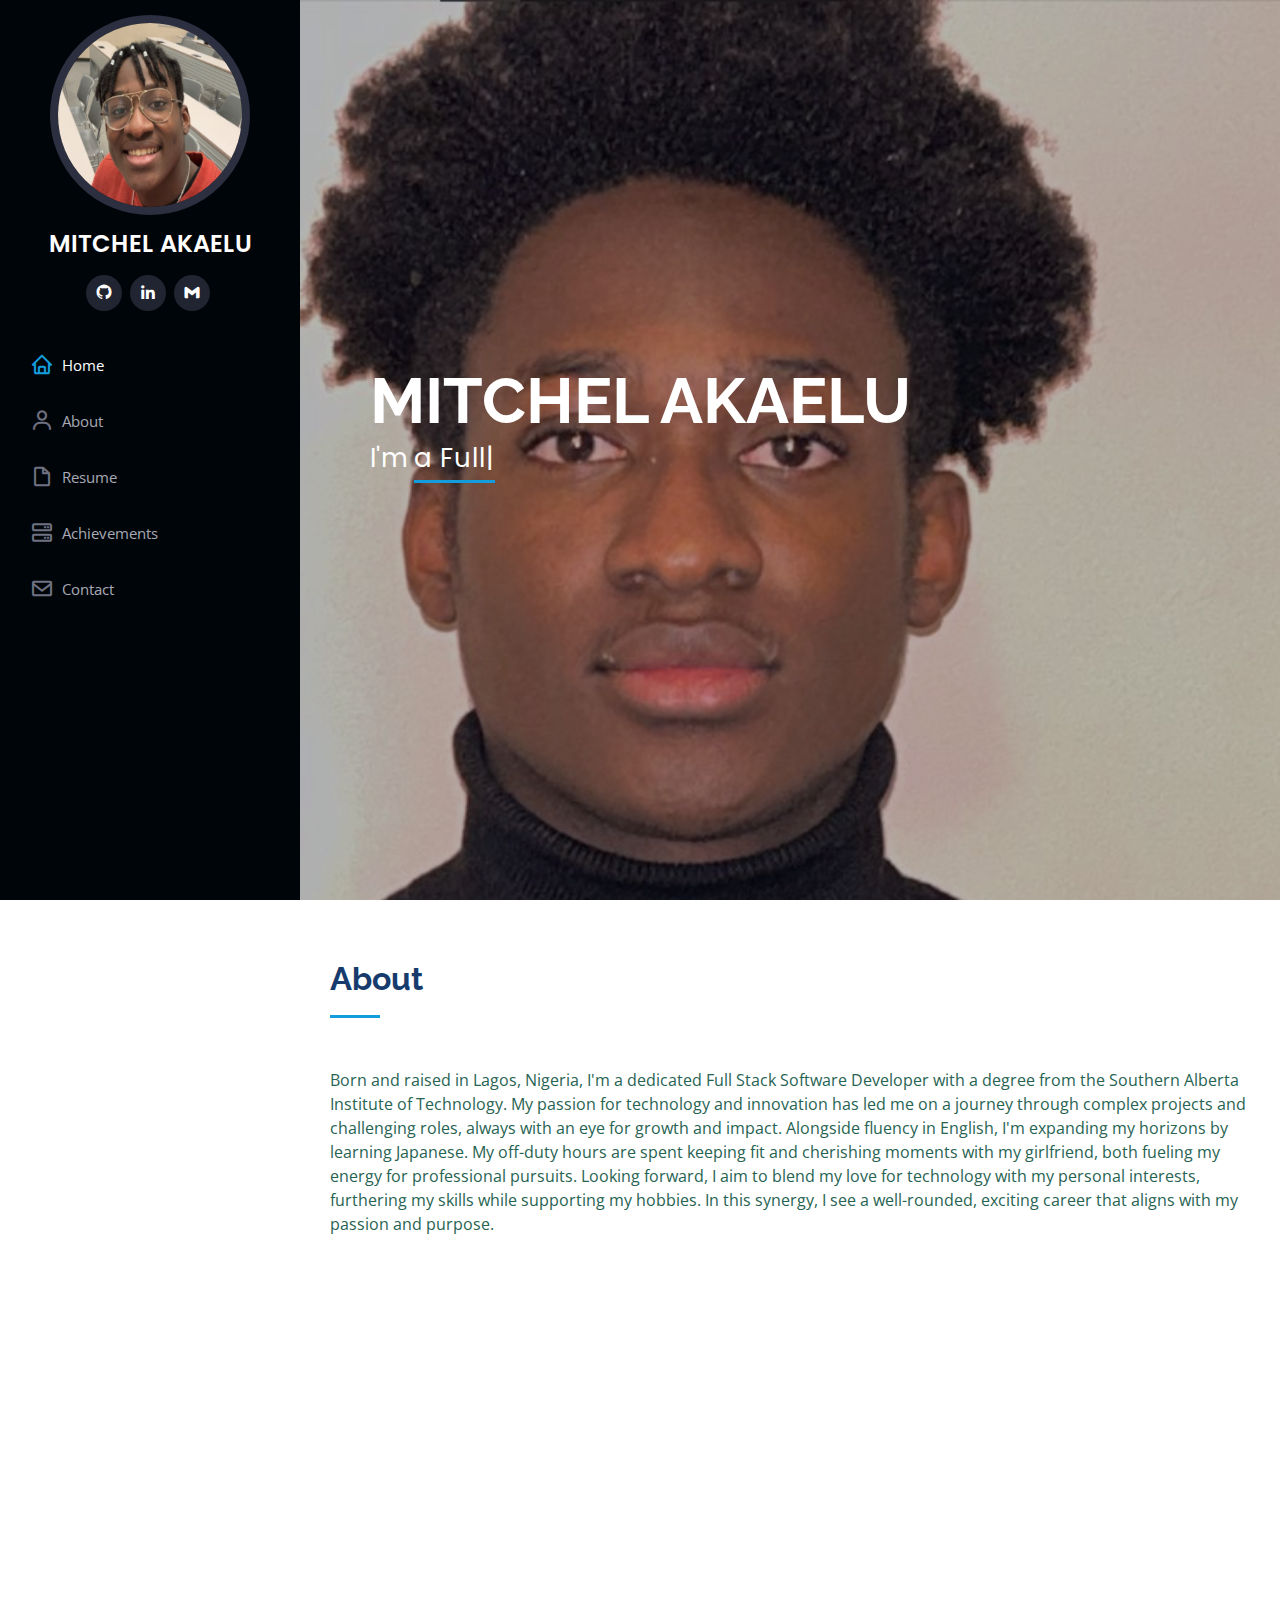
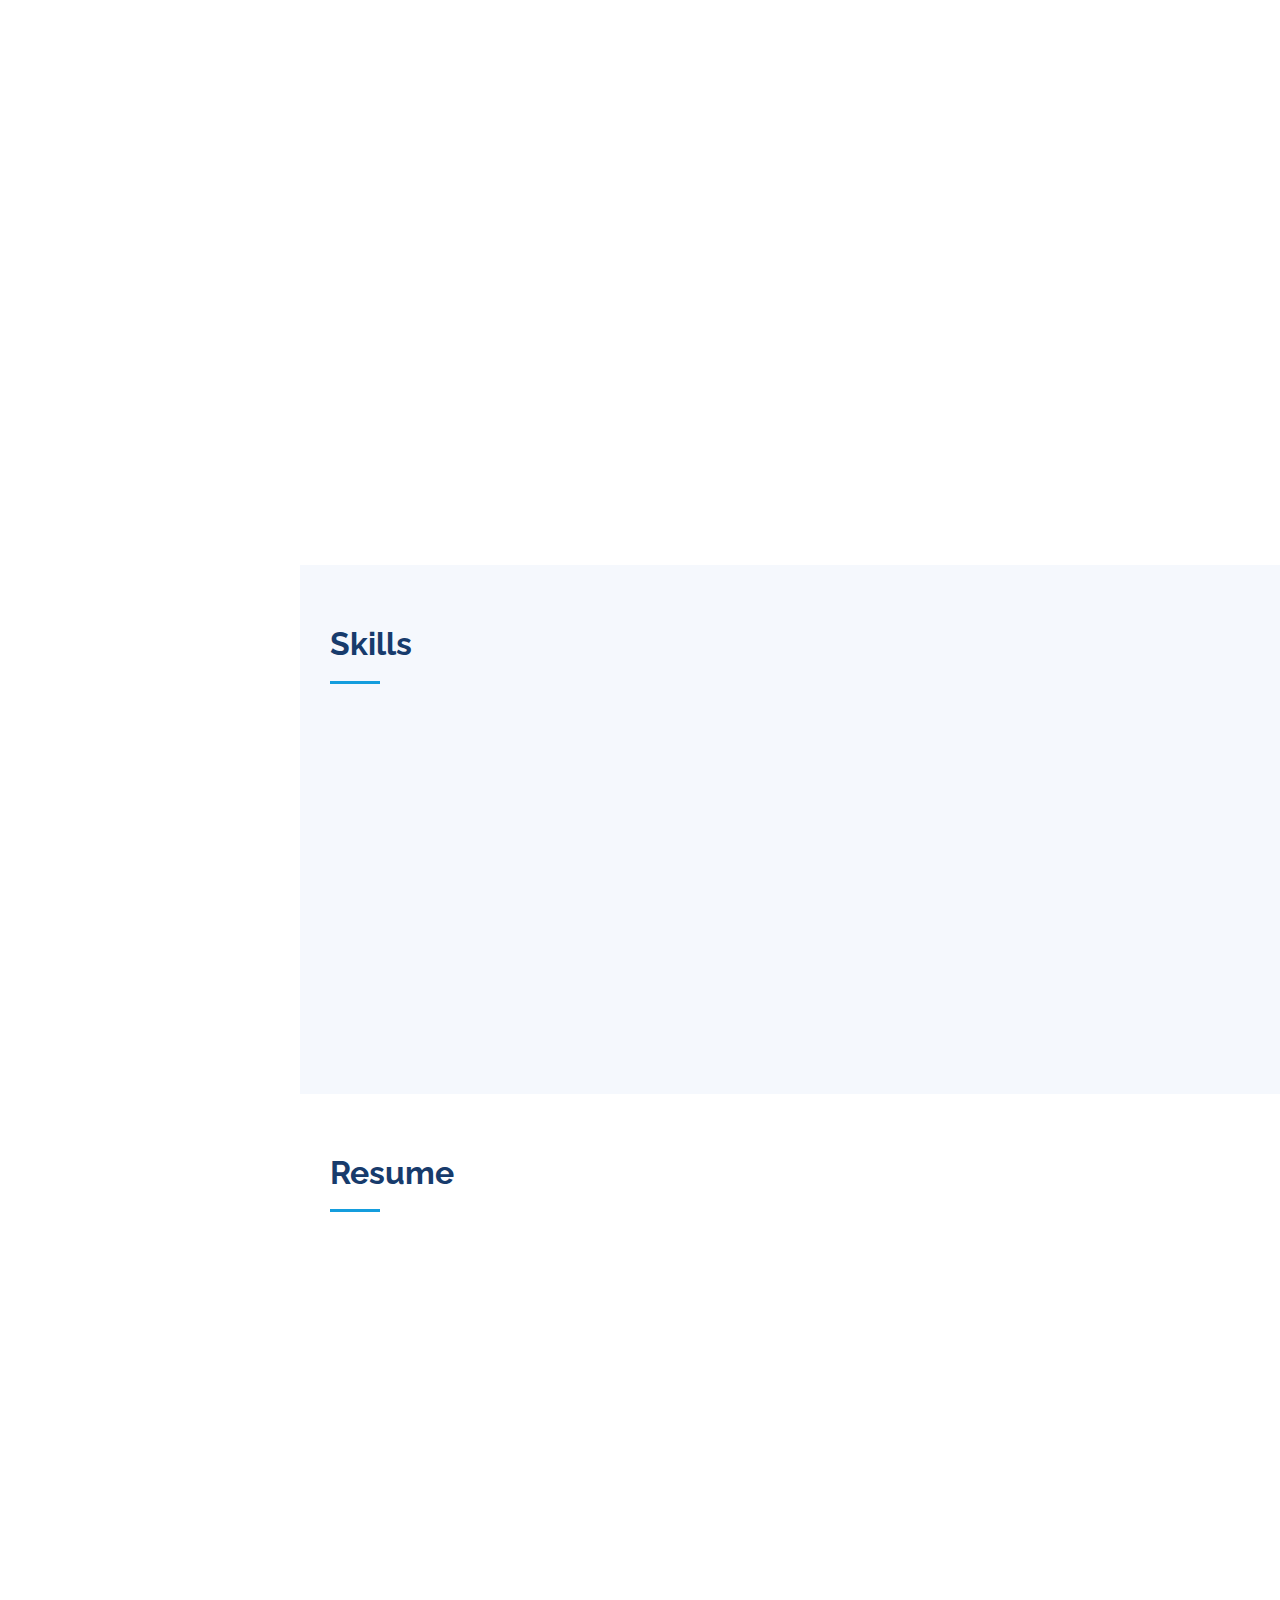
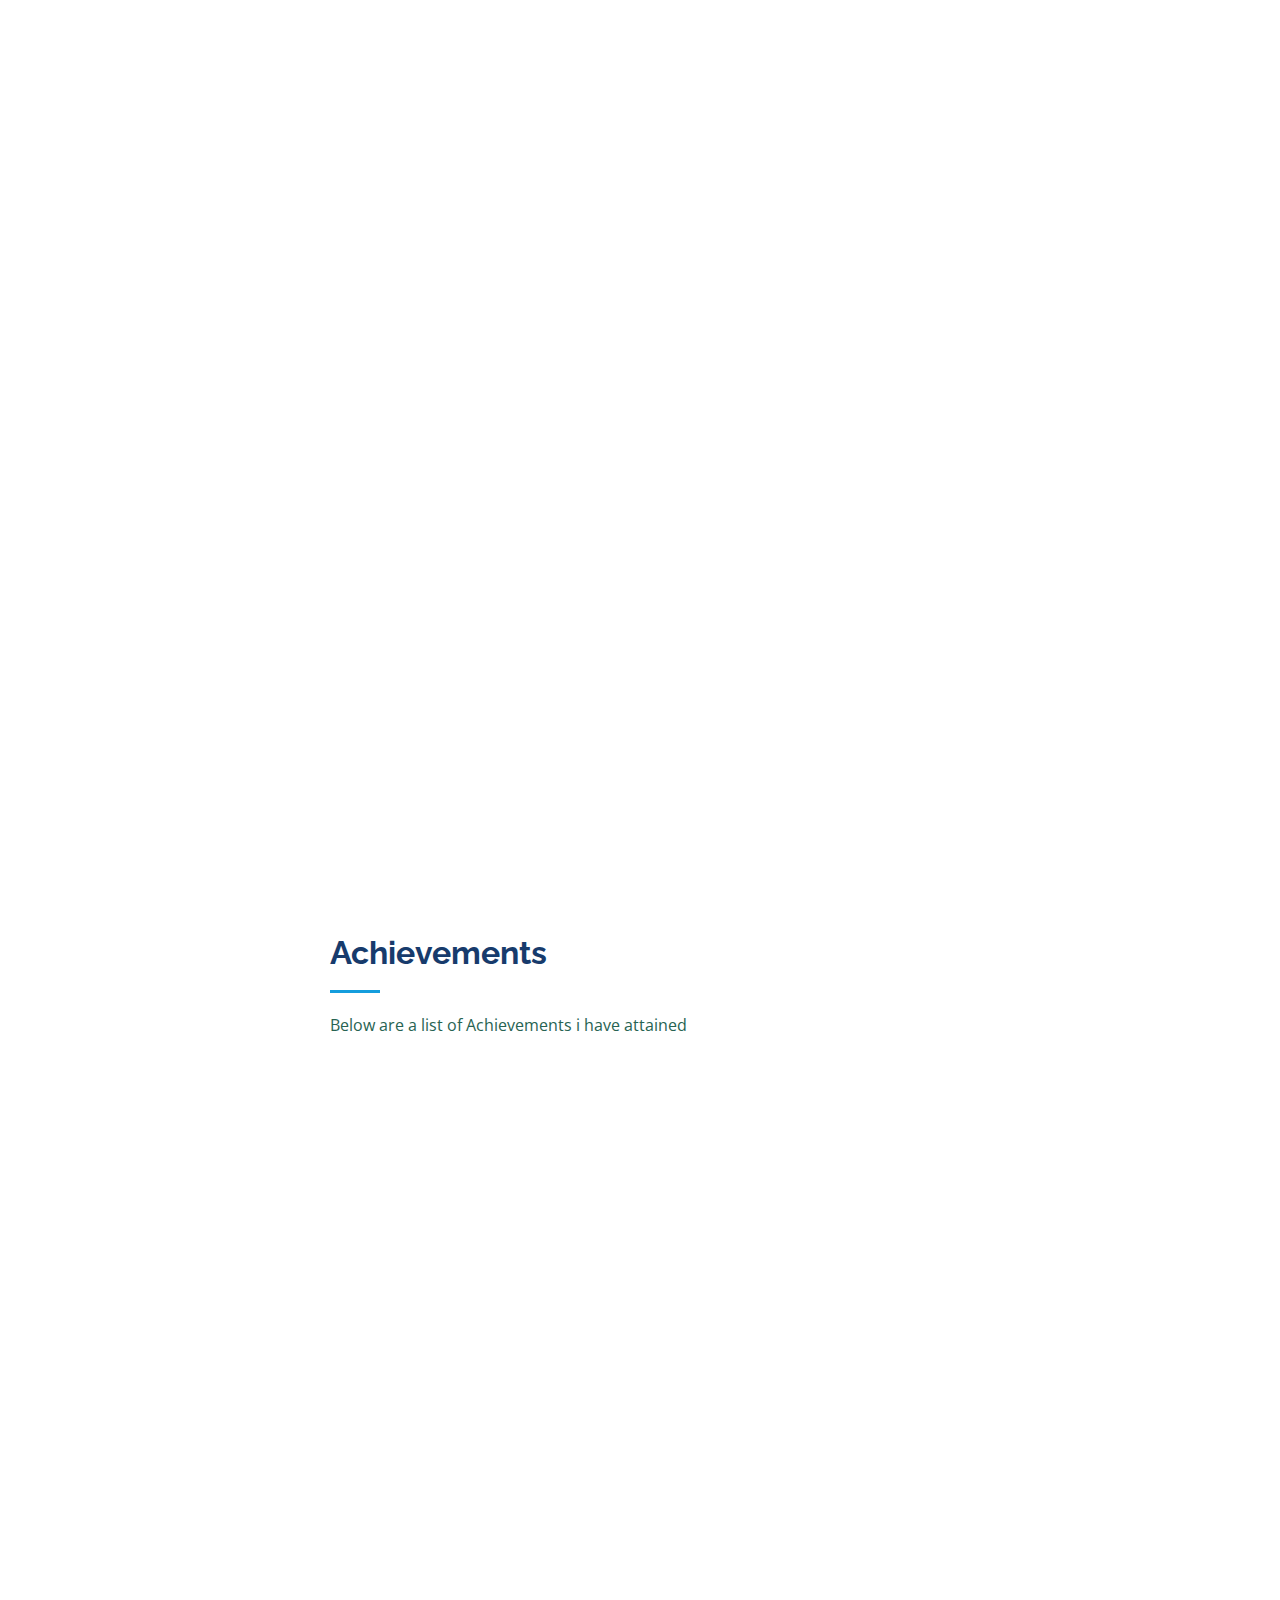
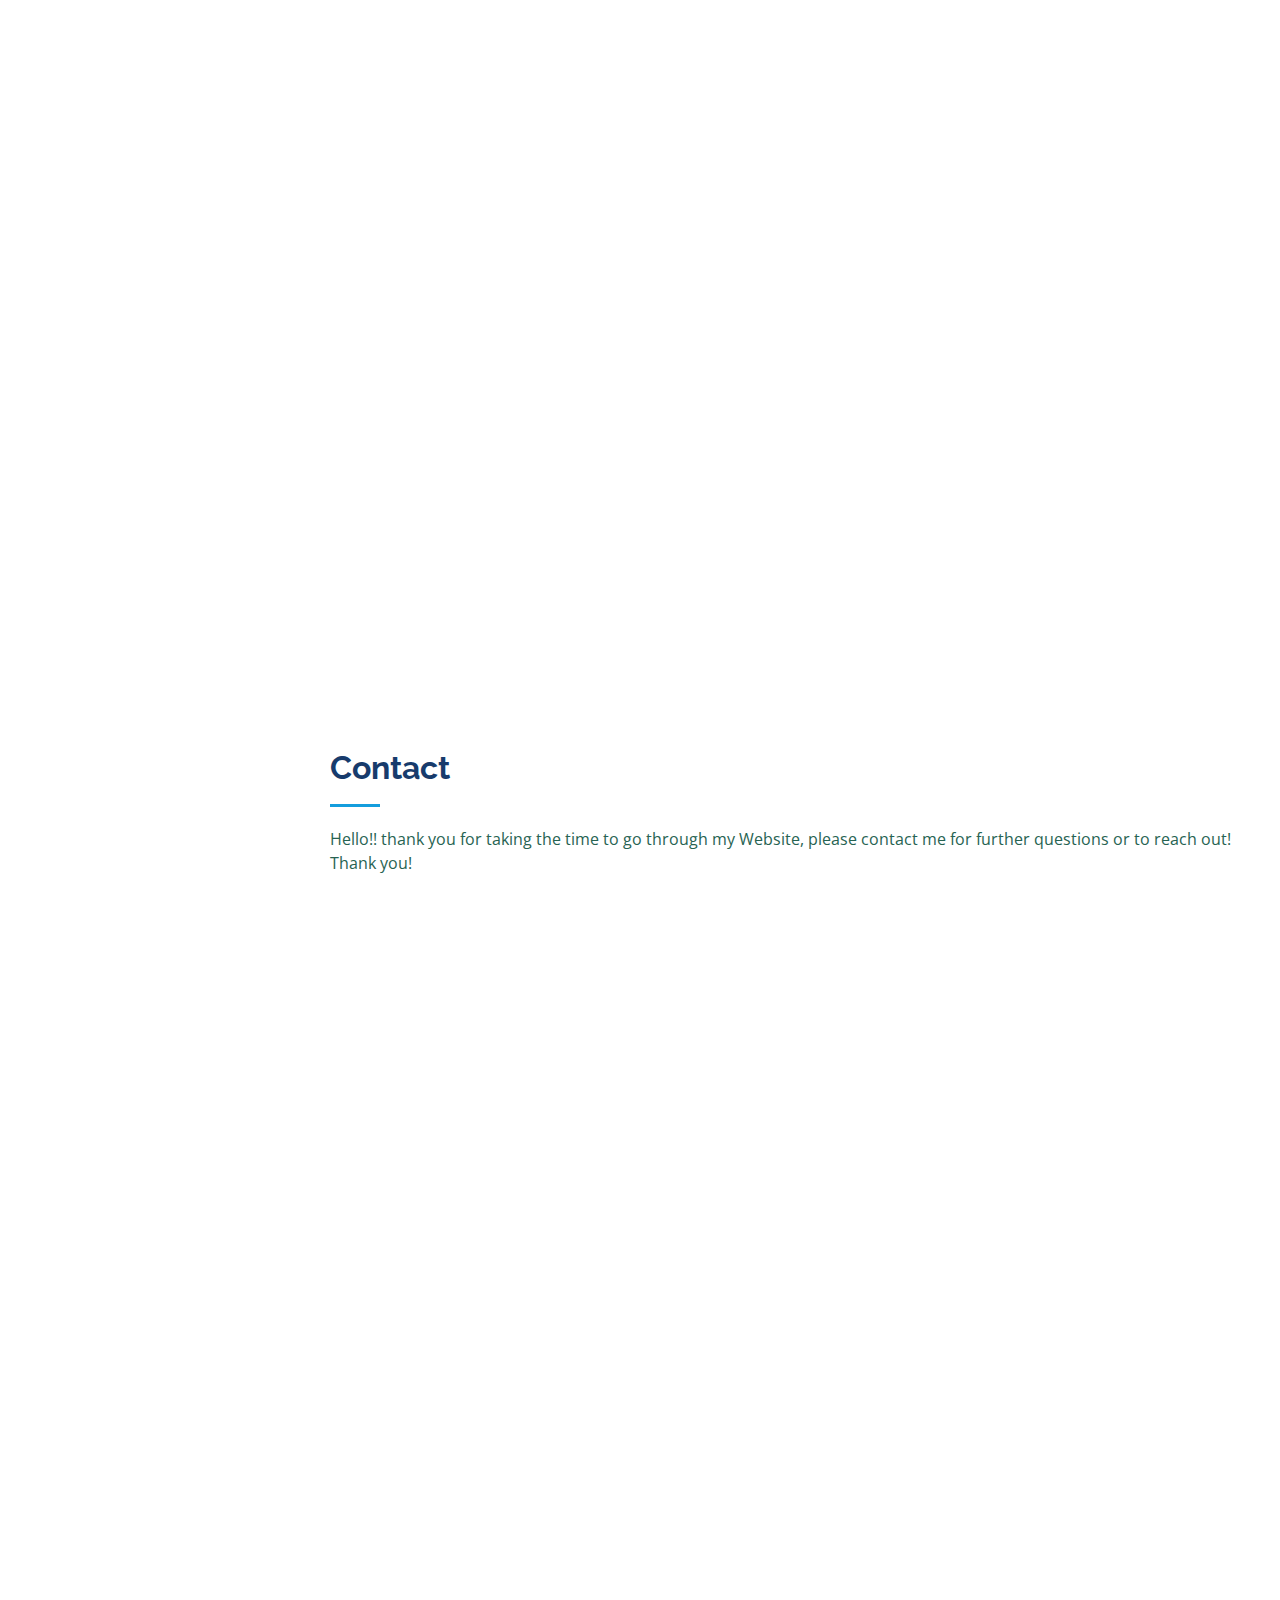
==== commit abf4628c: "Update index.html" ====
--- a/index.html
+++ b/index.html
@@ -43,7 +43,7 @@
         <h1 class="text-light"><a href="index.html">MITCHEL AKAELU</a></h1>
         <div class="social-links mt-3 text-center">
           <!-- <a href="#" class="twitter"><i class="bx bxl-twitter"></i></a> -->
-          <a href="#" class="github"><i class="bx bxl-github"></i></a>
+          <a href="https://github.com/Mitchaka14" class="github"><i class="bx bxl-github"></i></a>
           <!-- <a href="#" class="instagram"><i class="bx bxl-instagram"></i></a> -->
           <a href="https://www.linkedin.com/in/mitchel-chinazor-akaelu-39090020b" class="linkedin"><i class="bx bxl-linkedin"></i></a>
           <a href="mailto:akaelumitchell@gmail.com" class="email"><i class="bx bxl-gmail"></i></a>
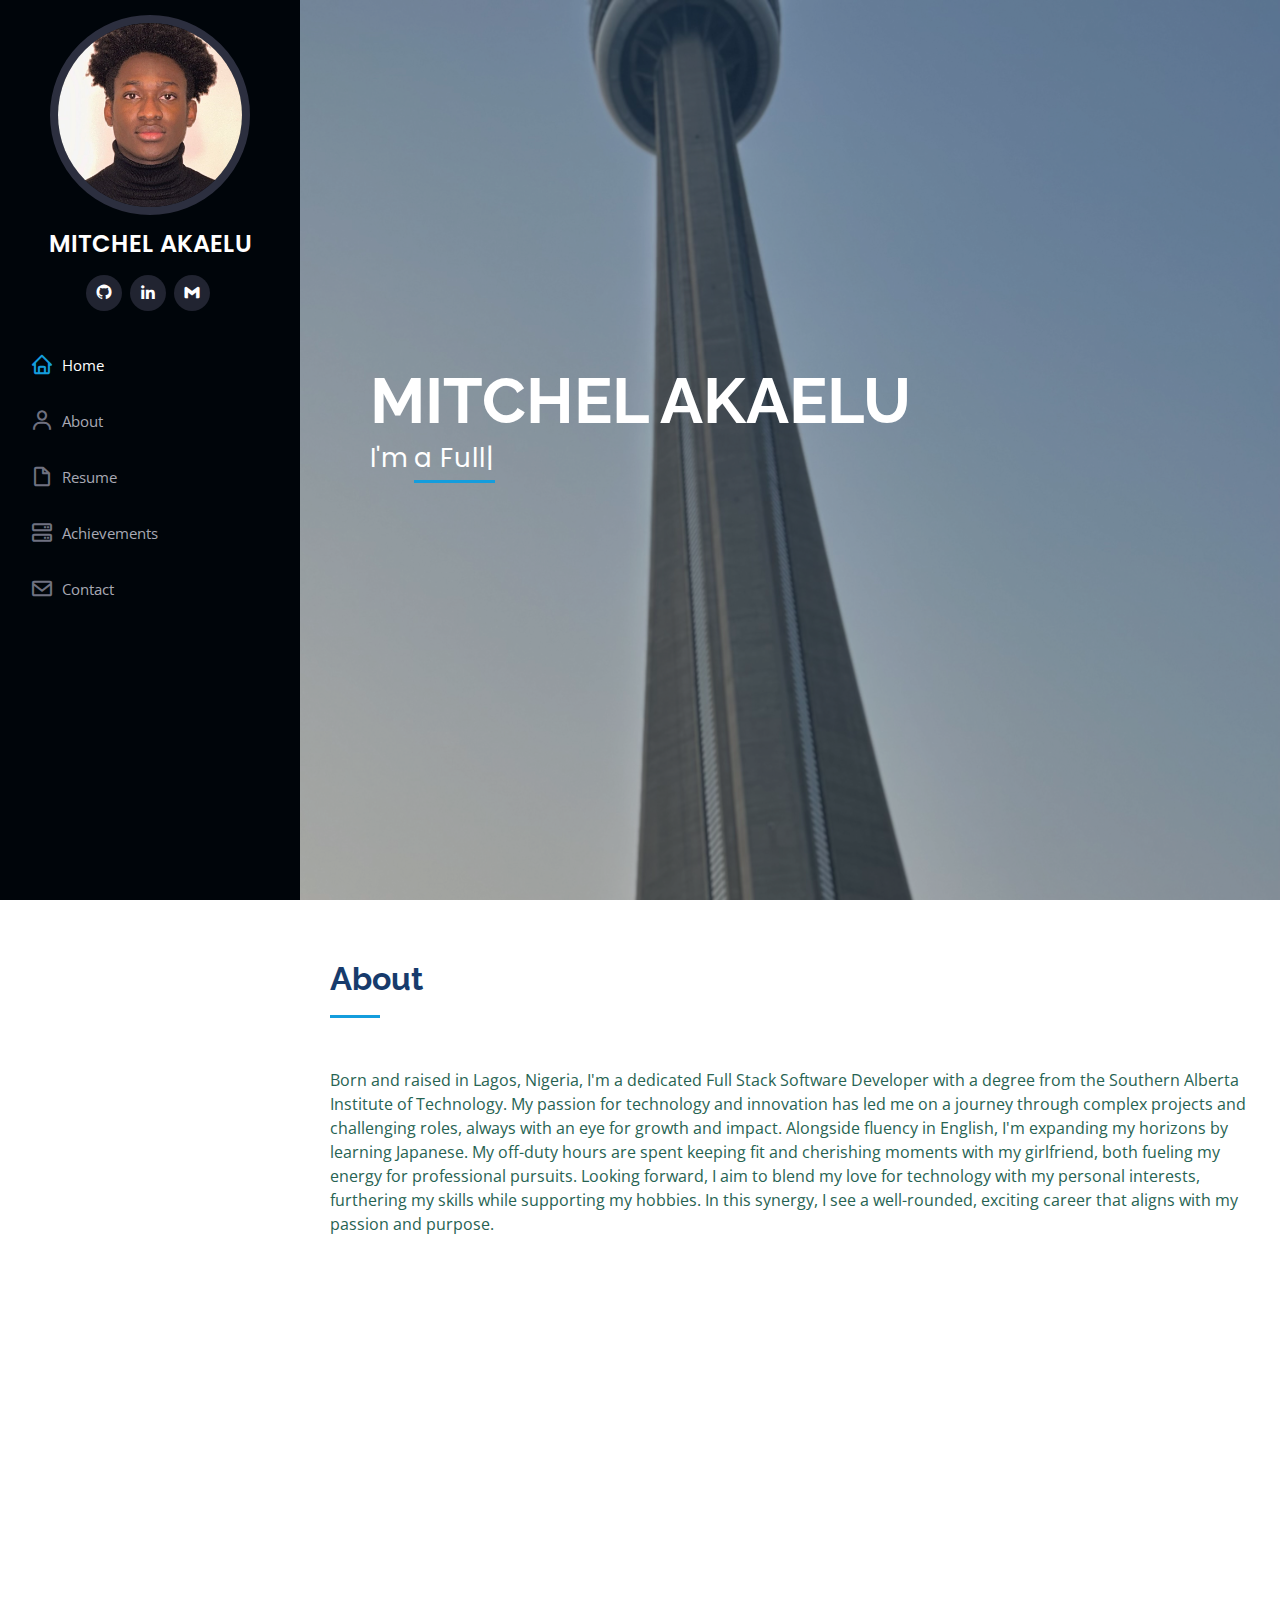
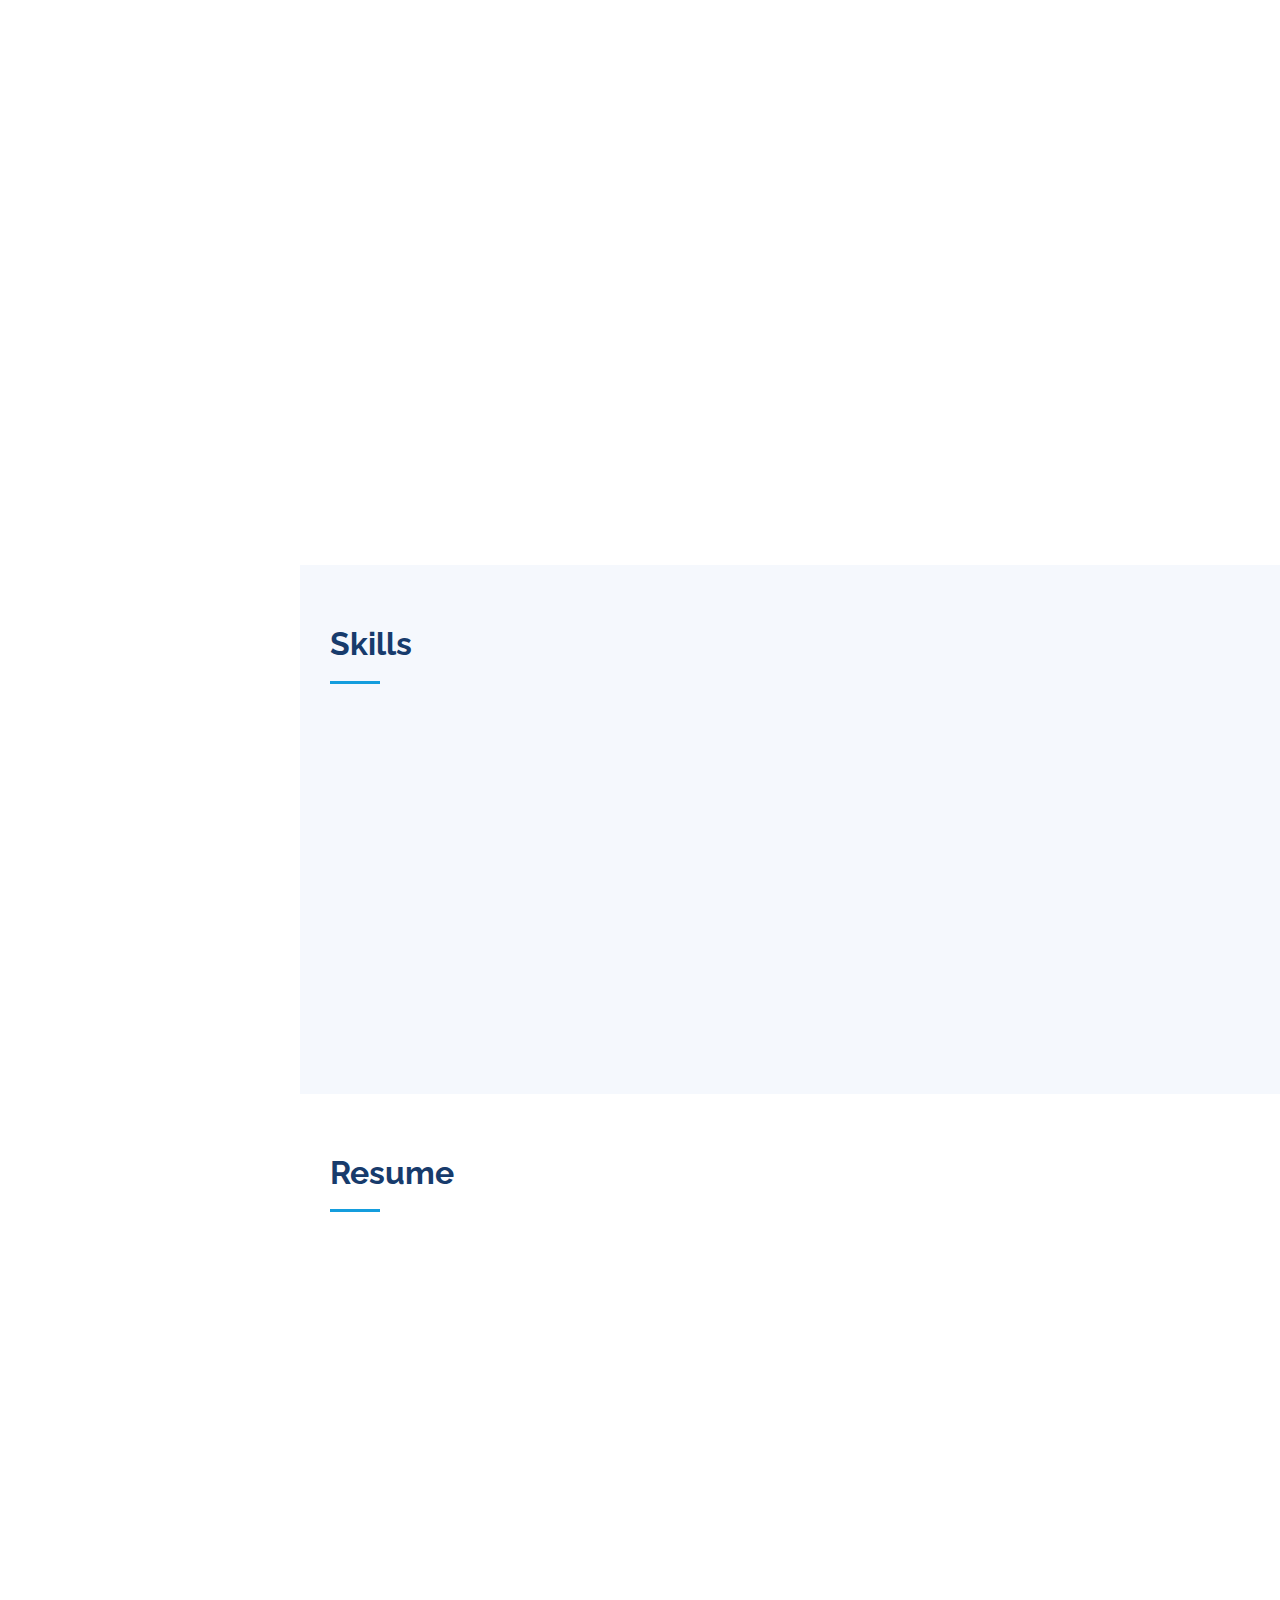
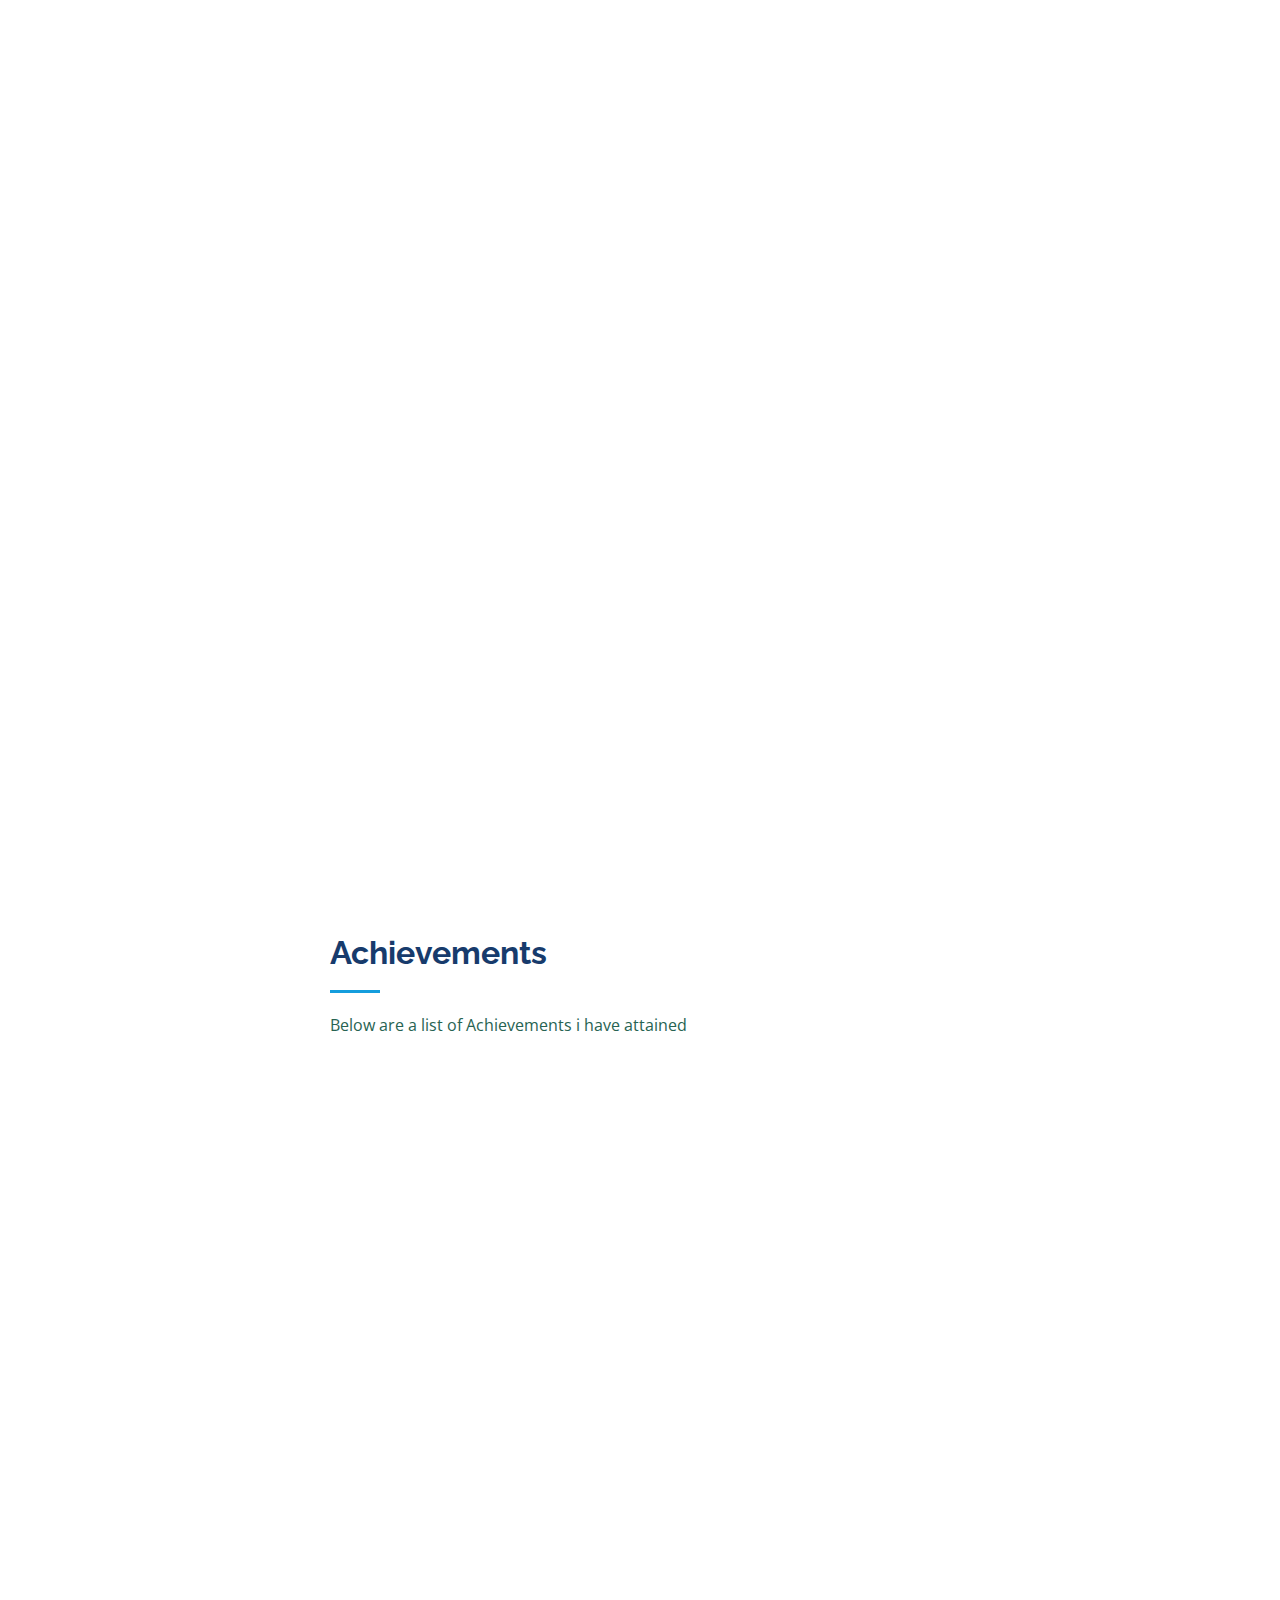
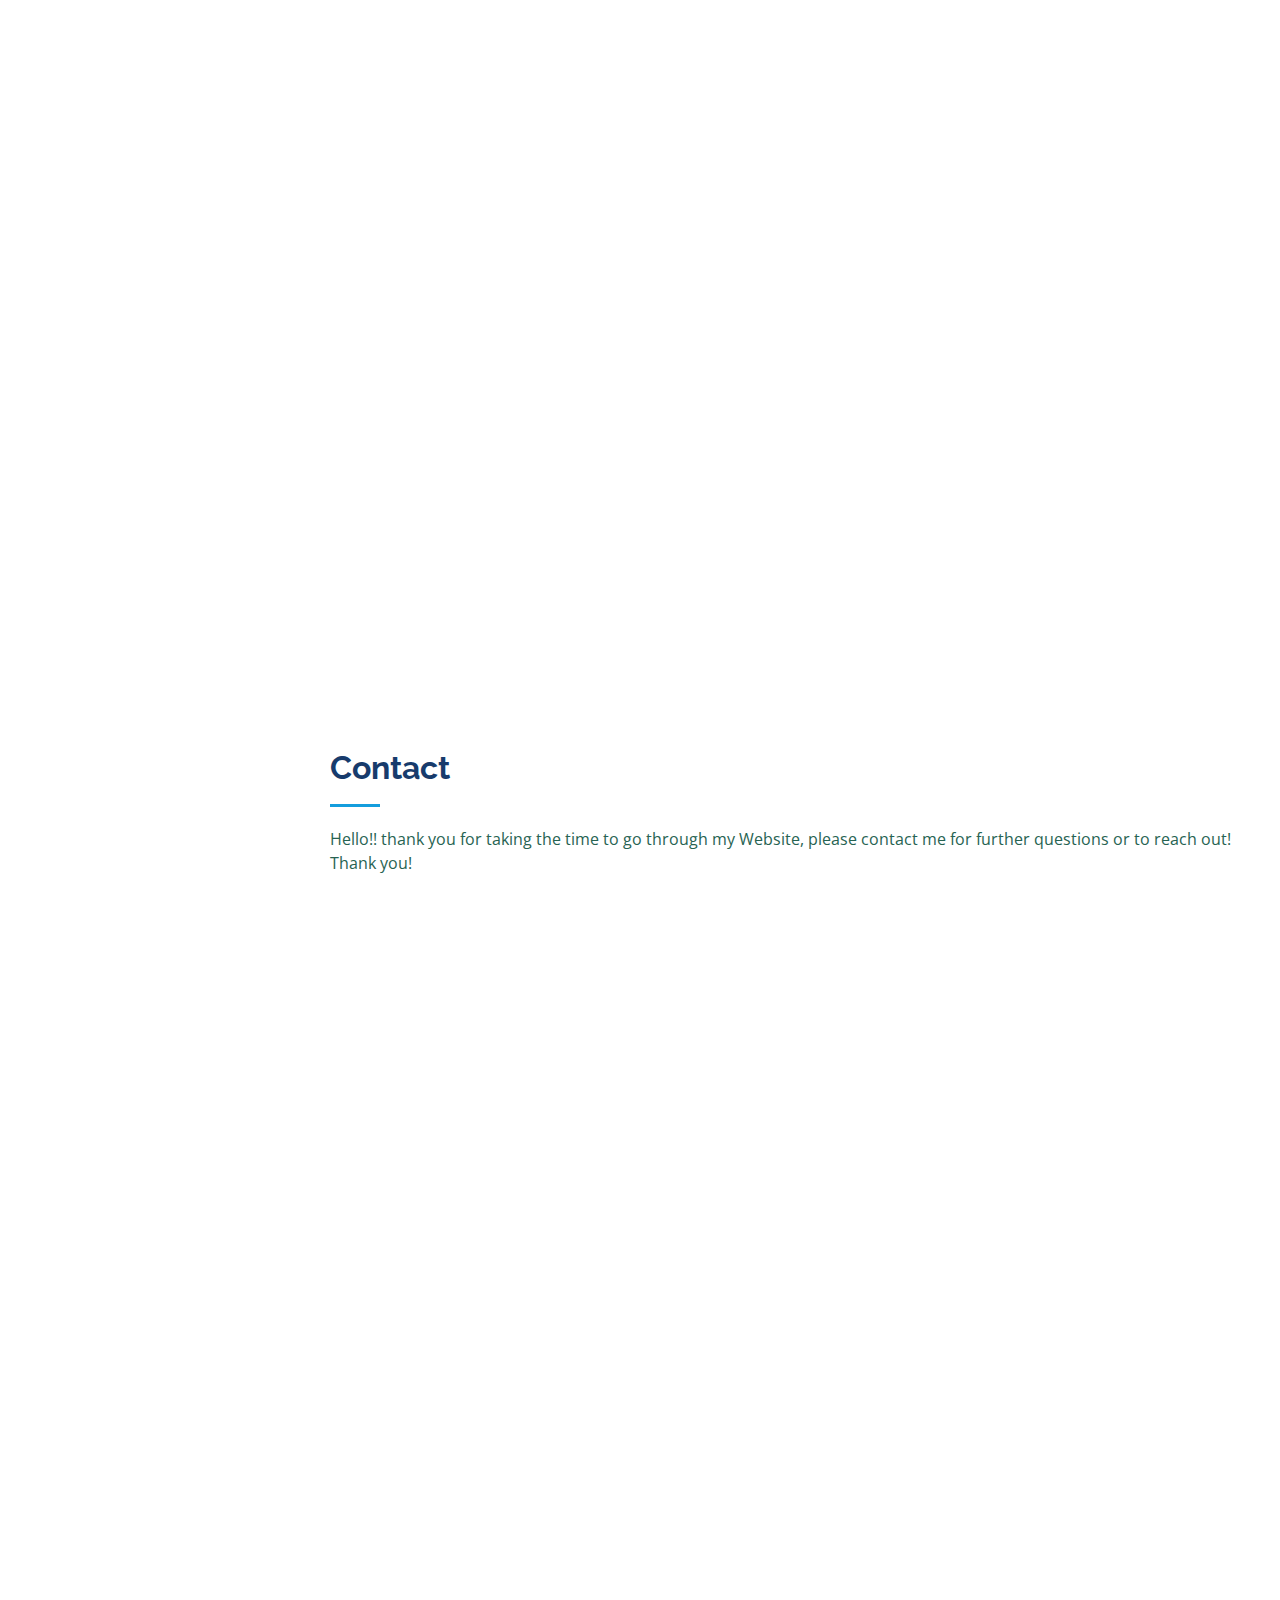
==== commit 700db453: "updating image" ====
--- a/index.html
+++ b/index.html
@@ -39,7 +39,8 @@
     <div class="d-flex flex-column">
 
       <div class="profile">
-        <img style="border-radius: 70%; width: 200px; height: 200px;" src="assets/img/selfie.JPG" alt="" class="img-fluid rounded-circle">
+        <img style="border-radius: 70%; width: 200px; height: 200px; object-fit: cover;" src="assets/img/selfie2.0.jpg" alt="" class="img-fluid rounded-circle">
+
         <h1 class="text-light"><a href="index.html">MITCHEL AKAELU</a></h1>
         <div class="social-links mt-3 text-center">
           <!-- <a href="#" class="twitter"><i class="bx bxl-twitter"></i></a> -->
@@ -118,7 +119,7 @@
               programming utilities and languages. Knowledgeable of backend and
               frontend development requirements. Handles any part of process with
               ease. Collaborative team player with excellent technical abilities
-              offering 2 years of related experience.          </div>
+              offering 3 years of related experience.          </div>
         </div>
 
       </div>
--- a/assets/css/style.css
+++ b/assets/css/style.css
@@ -231,7 +231,7 @@
 #hero {
   width: 100%;
   height: 100vh;
-  background: url("../img/selfie2.jpg");
+  background: url("../img/long1.jpeg");
   background-position: top center;
   background-size: cover;
 }
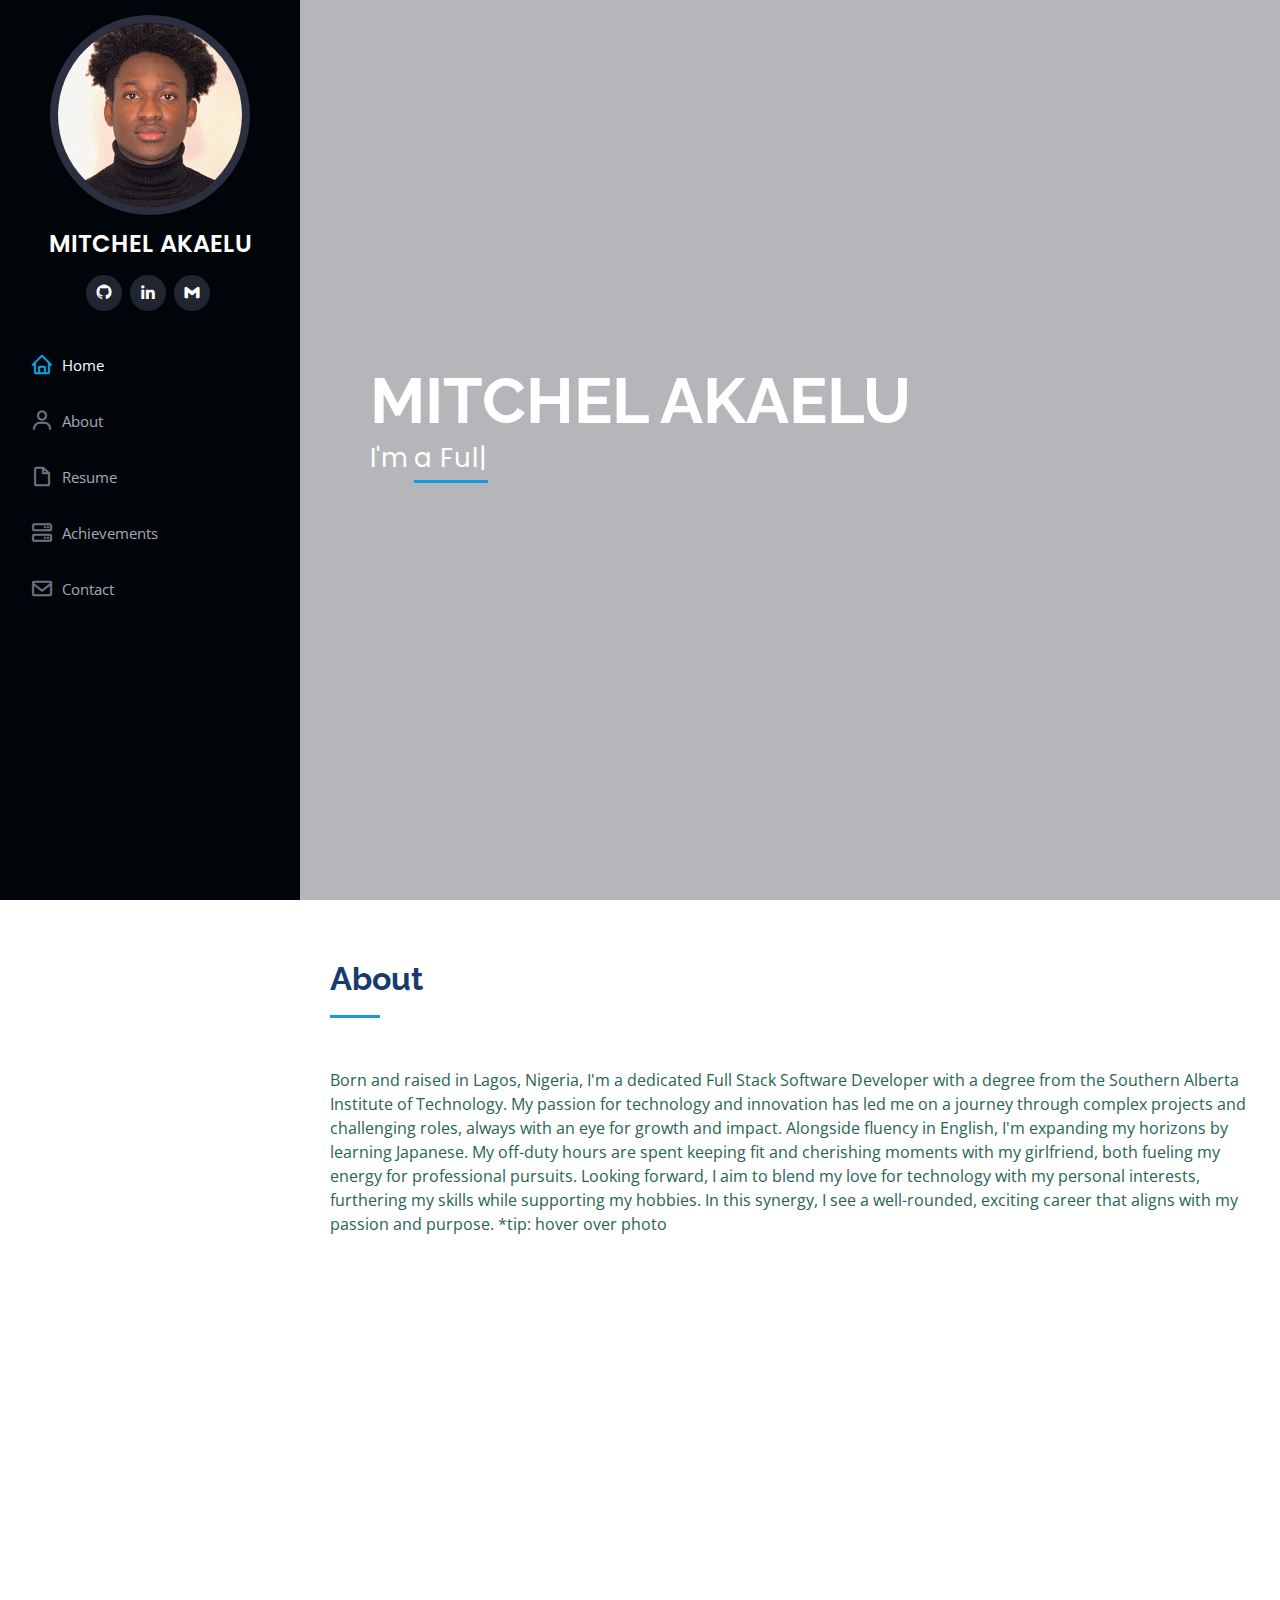
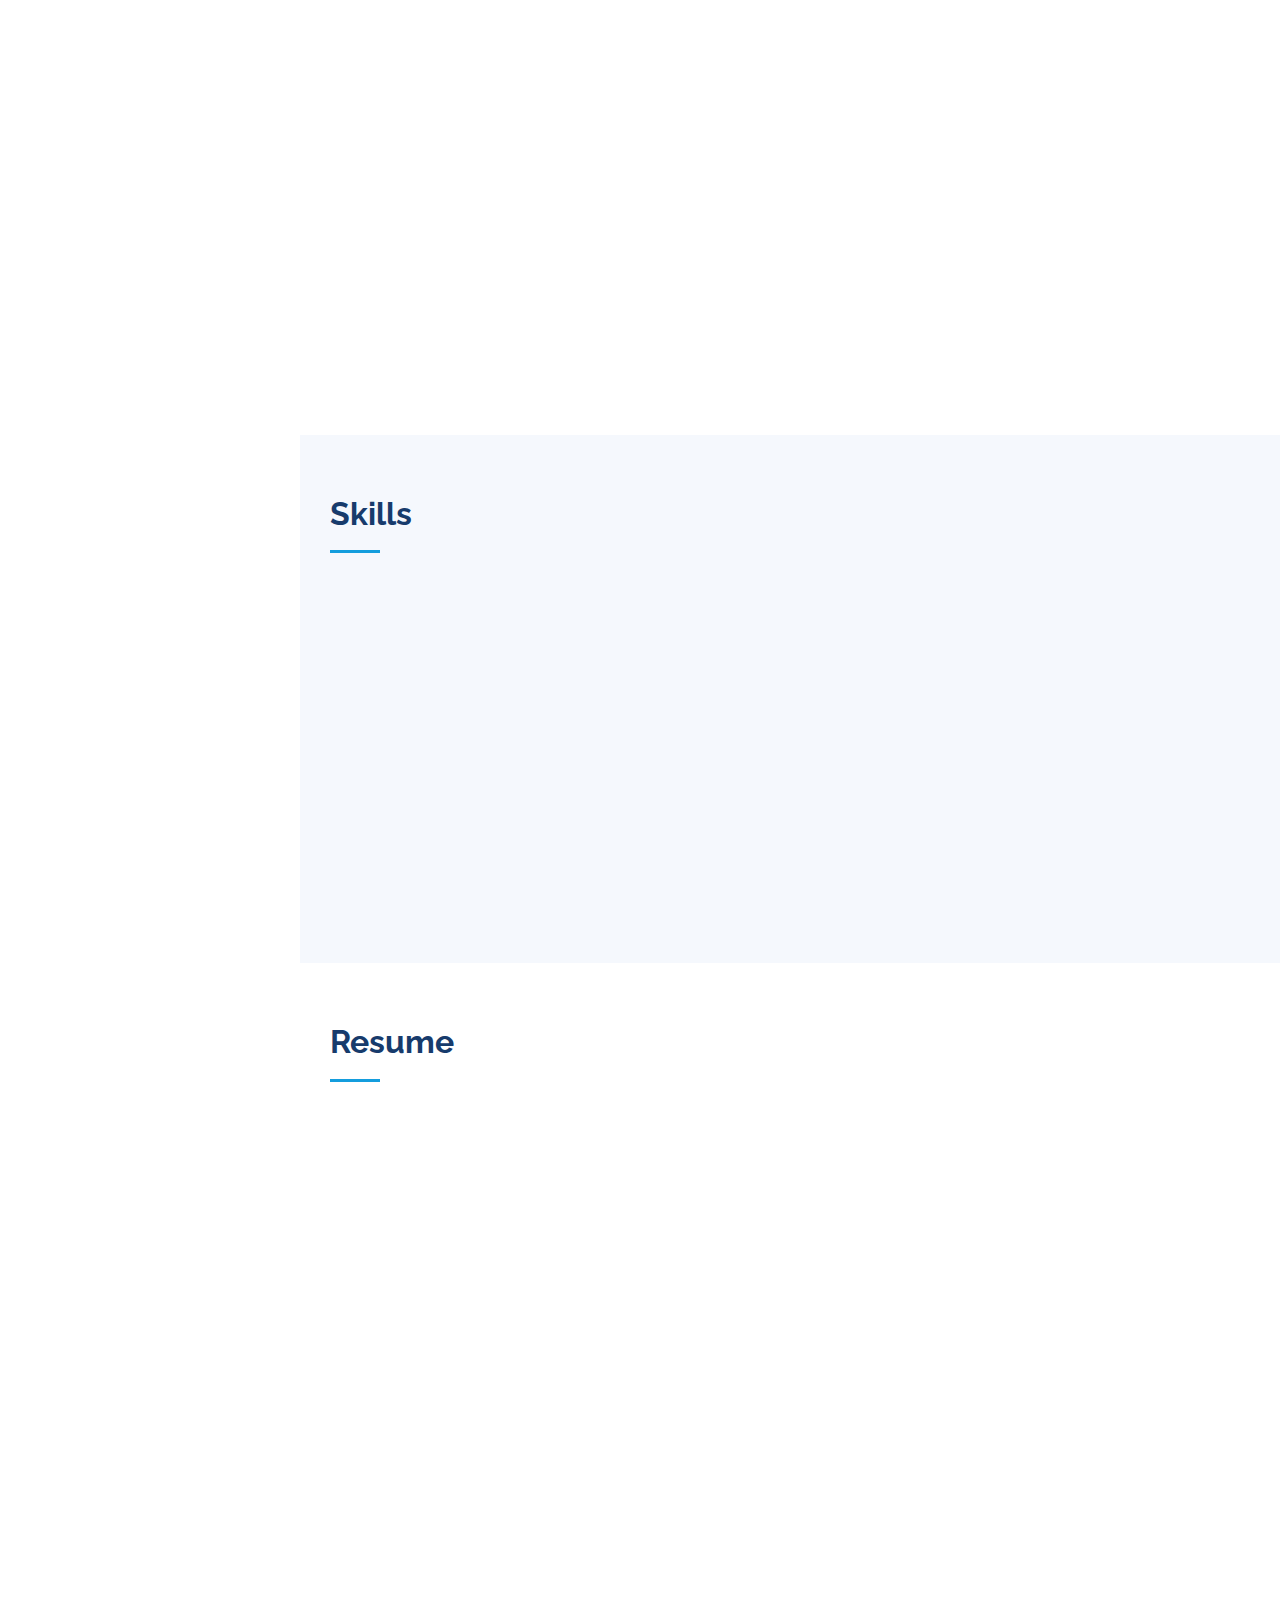
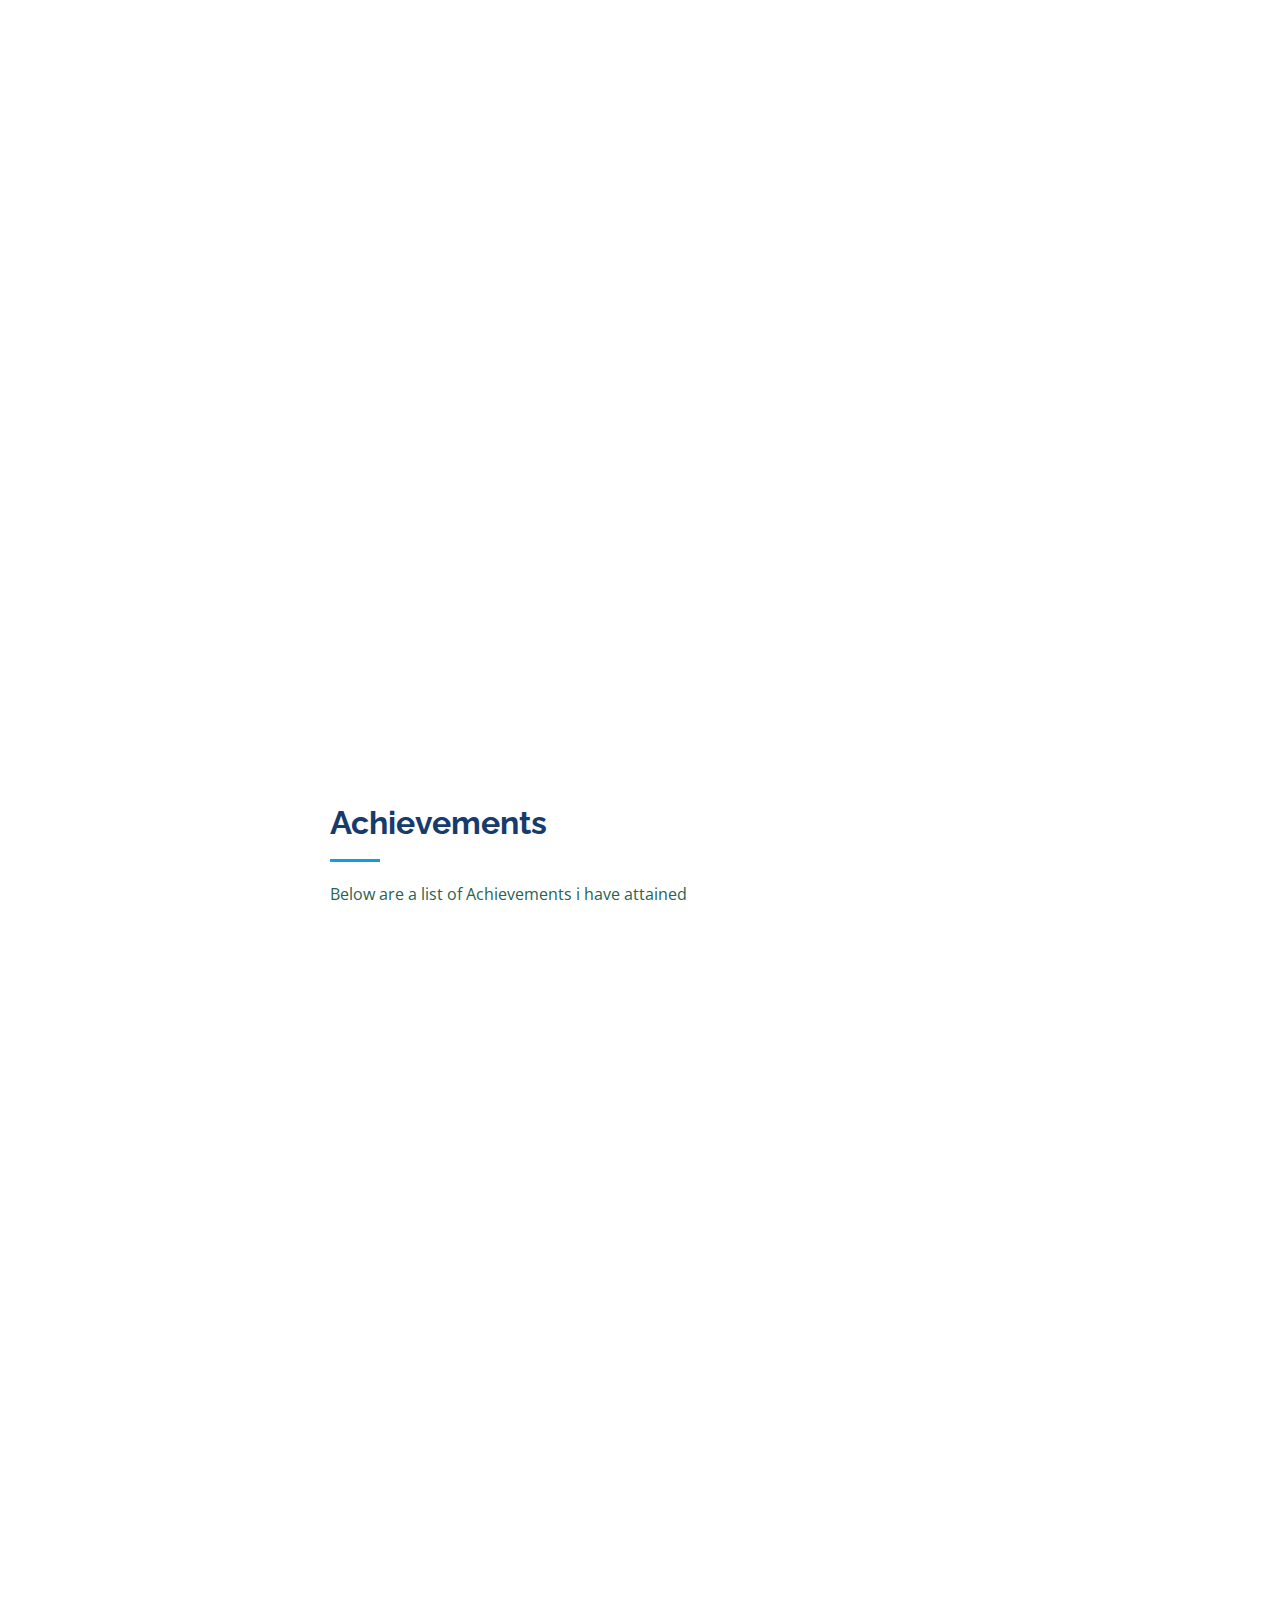
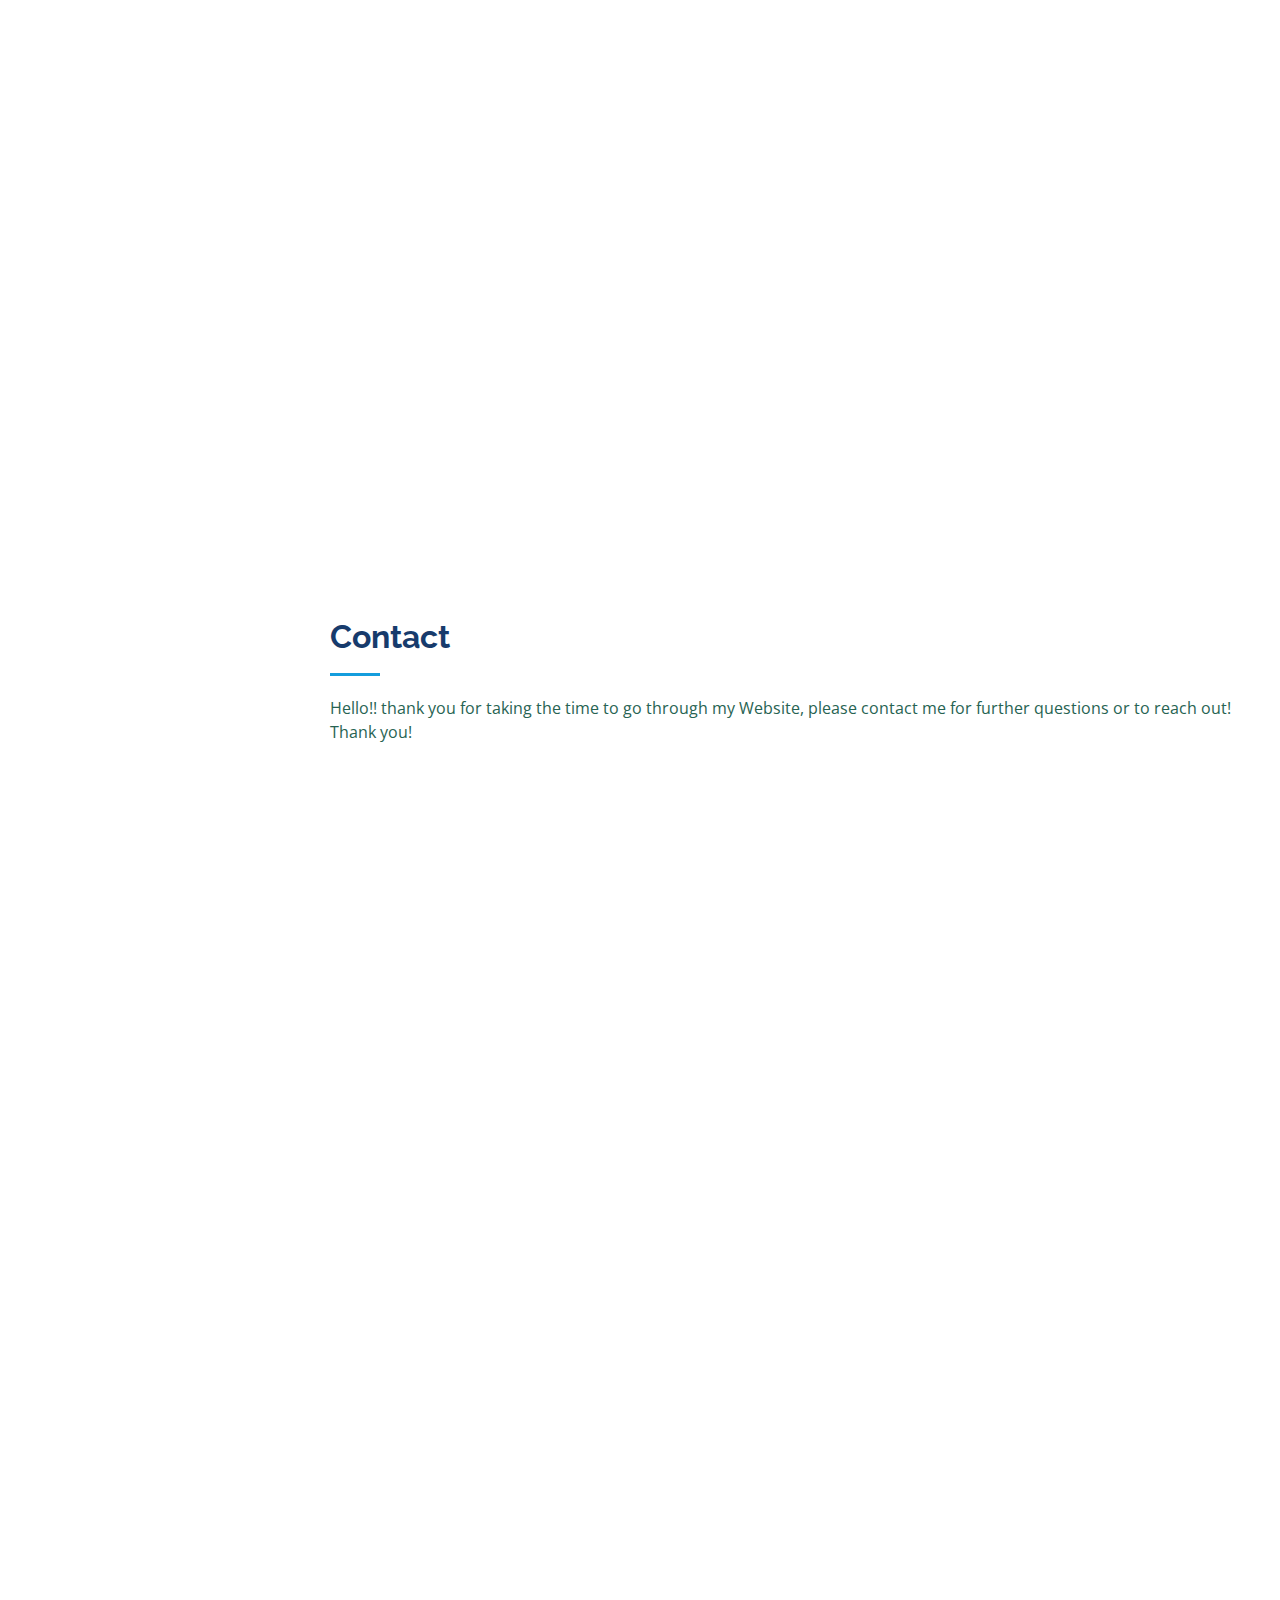
==== commit fff2e061: "gn" ====
--- a/index.html
+++ b/index.html
@@ -85,12 +85,23 @@
 
         Alongside fluency in English, I'm expanding my horizons by learning Japanese. My off-duty hours are spent keeping fit and cherishing moments with my girlfriend, both fueling my energy for professional pursuits.
         
-        Looking forward, I aim to blend my love for technology with my personal interests, furthering my skills while supporting my hobbies. In this synergy, I see a well-rounded, exciting career that aligns with my passion and purpose.
+        Looking forward, I aim to blend my love for technology with my personal interests, furthering my skills while supporting my hobbies. In this synergy, I see a well-rounded, exciting career that aligns with my passion and purpose.  *tip: hover over photo
                
-        <div class="row">
-          <div class="col-lg-5" data-aos="fade-right">
-            <img src="assets/img/selfie2.jpg" class="img-fluid" alt="">
-          </div>
+        <div class="col-lg-5 image-container" data-aos="fade-right">
+          <img src="assets/img/Regularboss.png" class="img-fluid original" alt="" aria-labelledby="photo-label">
+          <img src="assets/img/finalBoss.png" class="img-fluid hover-image" alt="">
+          <label id="photo-label">MI</label>
+        </div>
+        <div class="hobbies-overlay">
+          <h3>My Hobbies</h3>
+          <ul>
+            <li>Working out</li>
+            <li>Watching animation</li>
+            <li>working on personal projects</li>
+            <!-- Add more as needed -->
+          </ul>
+        </div>
+        
           <div class="col-lg-8 pt-4 pt-lg-0 content" data-aos="fade-left">
             <h3> Full Stack Software &amp; React Native Mobile Developer.</h3>
             <p class="fst-italic">
--- a/assets/css/style.css
+++ b/assets/css/style.css
@@ -231,9 +231,11 @@
 #hero {
   width: 100%;
   height: 100vh;
-  background: url("../img/long1.jpeg");
-  background-position: top center;
-  background-size: cover;
+  position: relative; /* This allows the pseudo-element to be positioned according to this parent */
+  background-image: url("../img/edited1.png");  /* The stretched version */
+  background-position: center;  /* Center the stretched image */
+  background-repeat: no-repeat;  /* Don't repeat the stretched image */
+  background-size: cover;    /* Stretch the image */
 }
 
 #hero:before {
@@ -335,7 +337,7 @@
 }
 
 /*--------------------------------------------------------------
-# About
+/* About
 --------------------------------------------------------------*/
 .about .content h3 {
   font-weight: 700;
@@ -367,6 +369,81 @@
 
 .about .content p:last-child {
   margin-bottom: 0;
+}
+
+.about .image-container {
+  position: relative;
+  width: 200px;  /* Set to desired size */
+  height: 200px;  /* Set to desired size */
+}
+
+.about .image-container .img-fluid {
+  position: absolute;
+  top: 0;
+  left: 0;
+  width: 100%;
+  height: 100%;
+  object-fit: cover;
+  border-radius: 20px;  /* Make the image slightly rounded */
+  transition: opacity 0.5s;  /* Smooth transition */
+}
+
+/* Hide the hover image by default */
+.about .image-container .hover-image {
+  opacity: 0;
+}
+
+/* On hover, hide the original image and show the hover image */
+.about .image-container:hover .original {
+  opacity: 0;
+}
+
+.about .image-container:hover .hover-image {
+  opacity: 1;
+}
+
+/* New styles for the hobbies overlay */
+.about .hobbies-overlay {
+  display: none; /* Hidden by default */
+  width: 100%;
+  background-color: rgba(0, 0, 0, 0.7); /* Partially transparent black background */
+  color: #fff; /* White text */
+  padding: 20px; /* Some padding */
+  box-sizing: border-box; /* Padding included in width and height */
+  overflow: auto; /* Enable scroll if content is too long */
+}
+
+.about .hobbies-overlay h3 {
+  margin-top: 0; /* Remove default top margin */
+}
+
+/* Show the overlay on hover */
+.about .image-container:hover ~ .hobbies-overlay {
+  display: block;
+}
+
+/* Show the overlay when the image container is focused. This is for touch devices */
+.about .image-container:focus ~ .hobbies-overlay,
+.about .image-container:focus-within ~ .hobbies-overlay {
+  display: block;
+}
+
+.about .image-container label {
+  display: none;
+}
+
+.about .image-container:hover label,
+.about .image-container:focus label,
+.about .image-container:focus-within label {
+  display: block;
+  position: absolute;
+  bottom: 10px;
+  left: 50%;
+  transform: translateX(-50%);
+  background-color: rgba(0, 0, 0, 0.7);
+  color: #fff;
+  padding: 5px 10px;
+  border-radius: 5px;
 }
 
 /*--------------------------------------------------------------
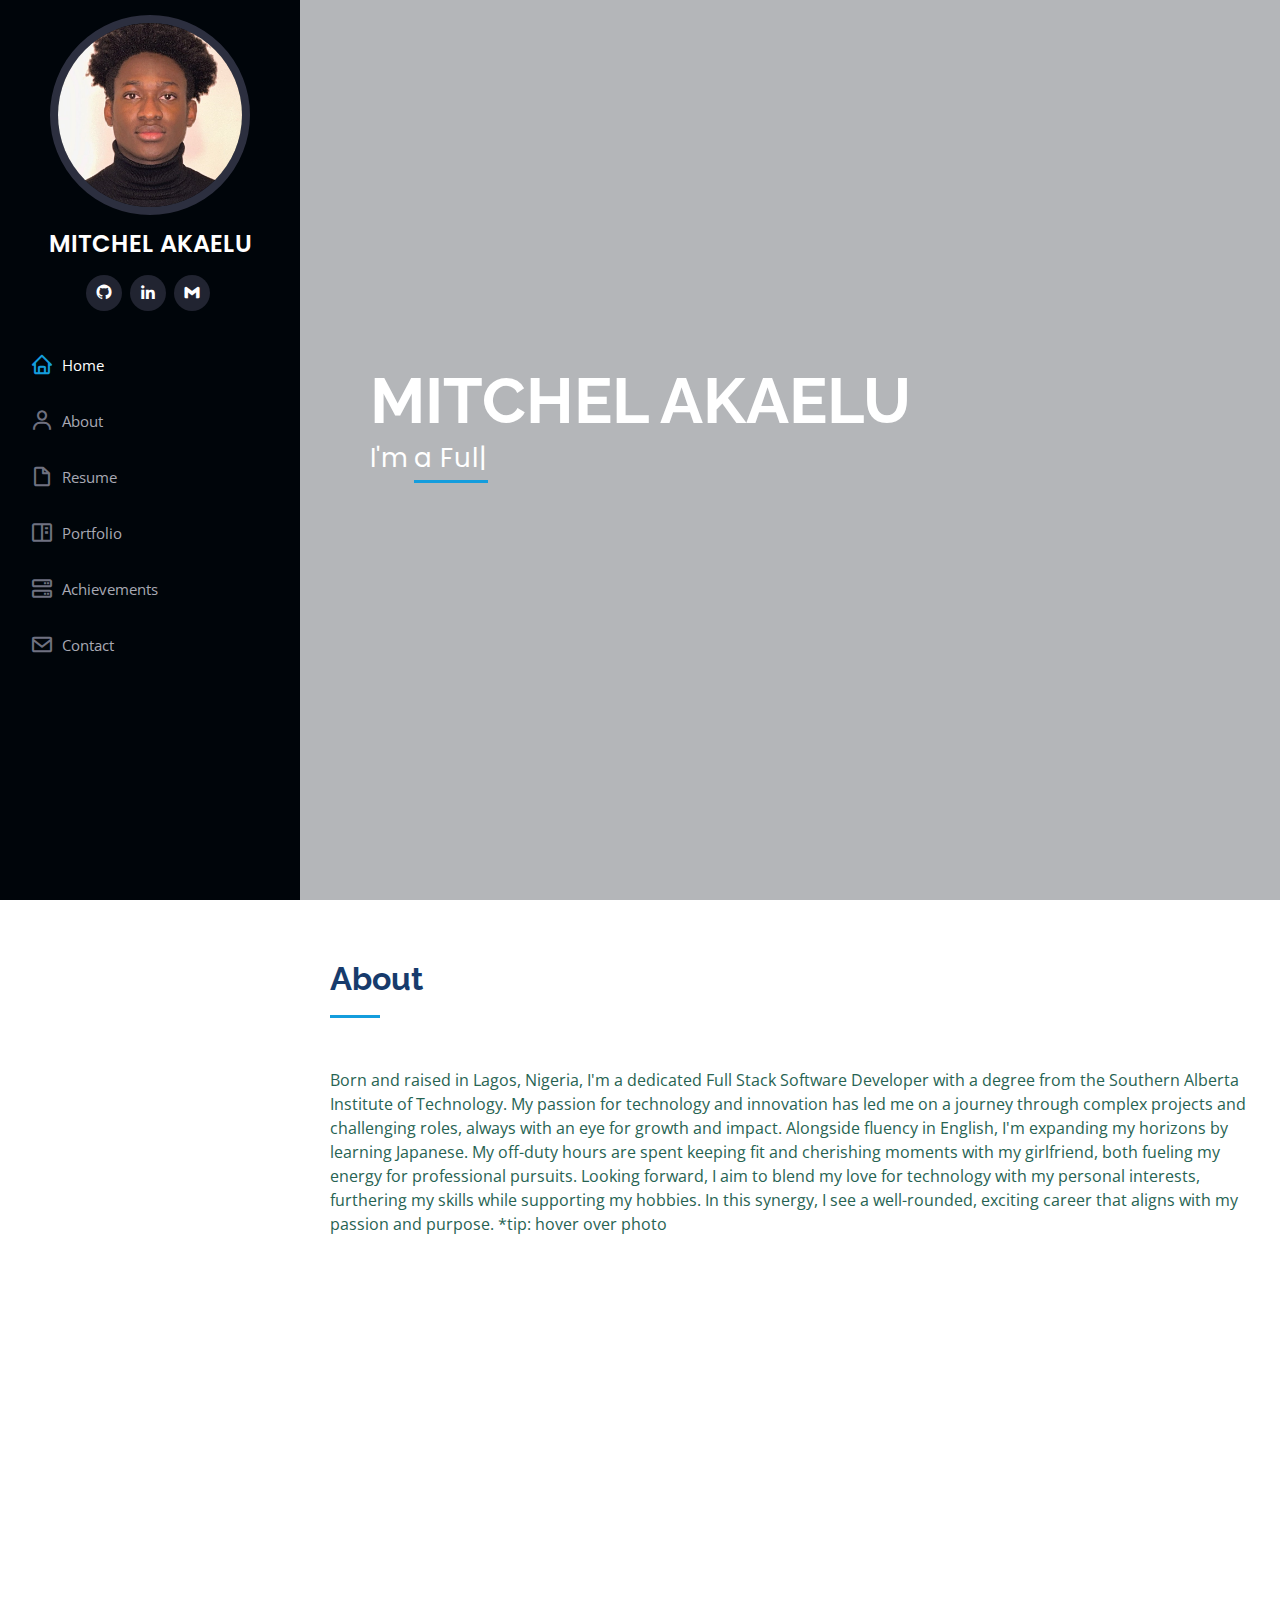
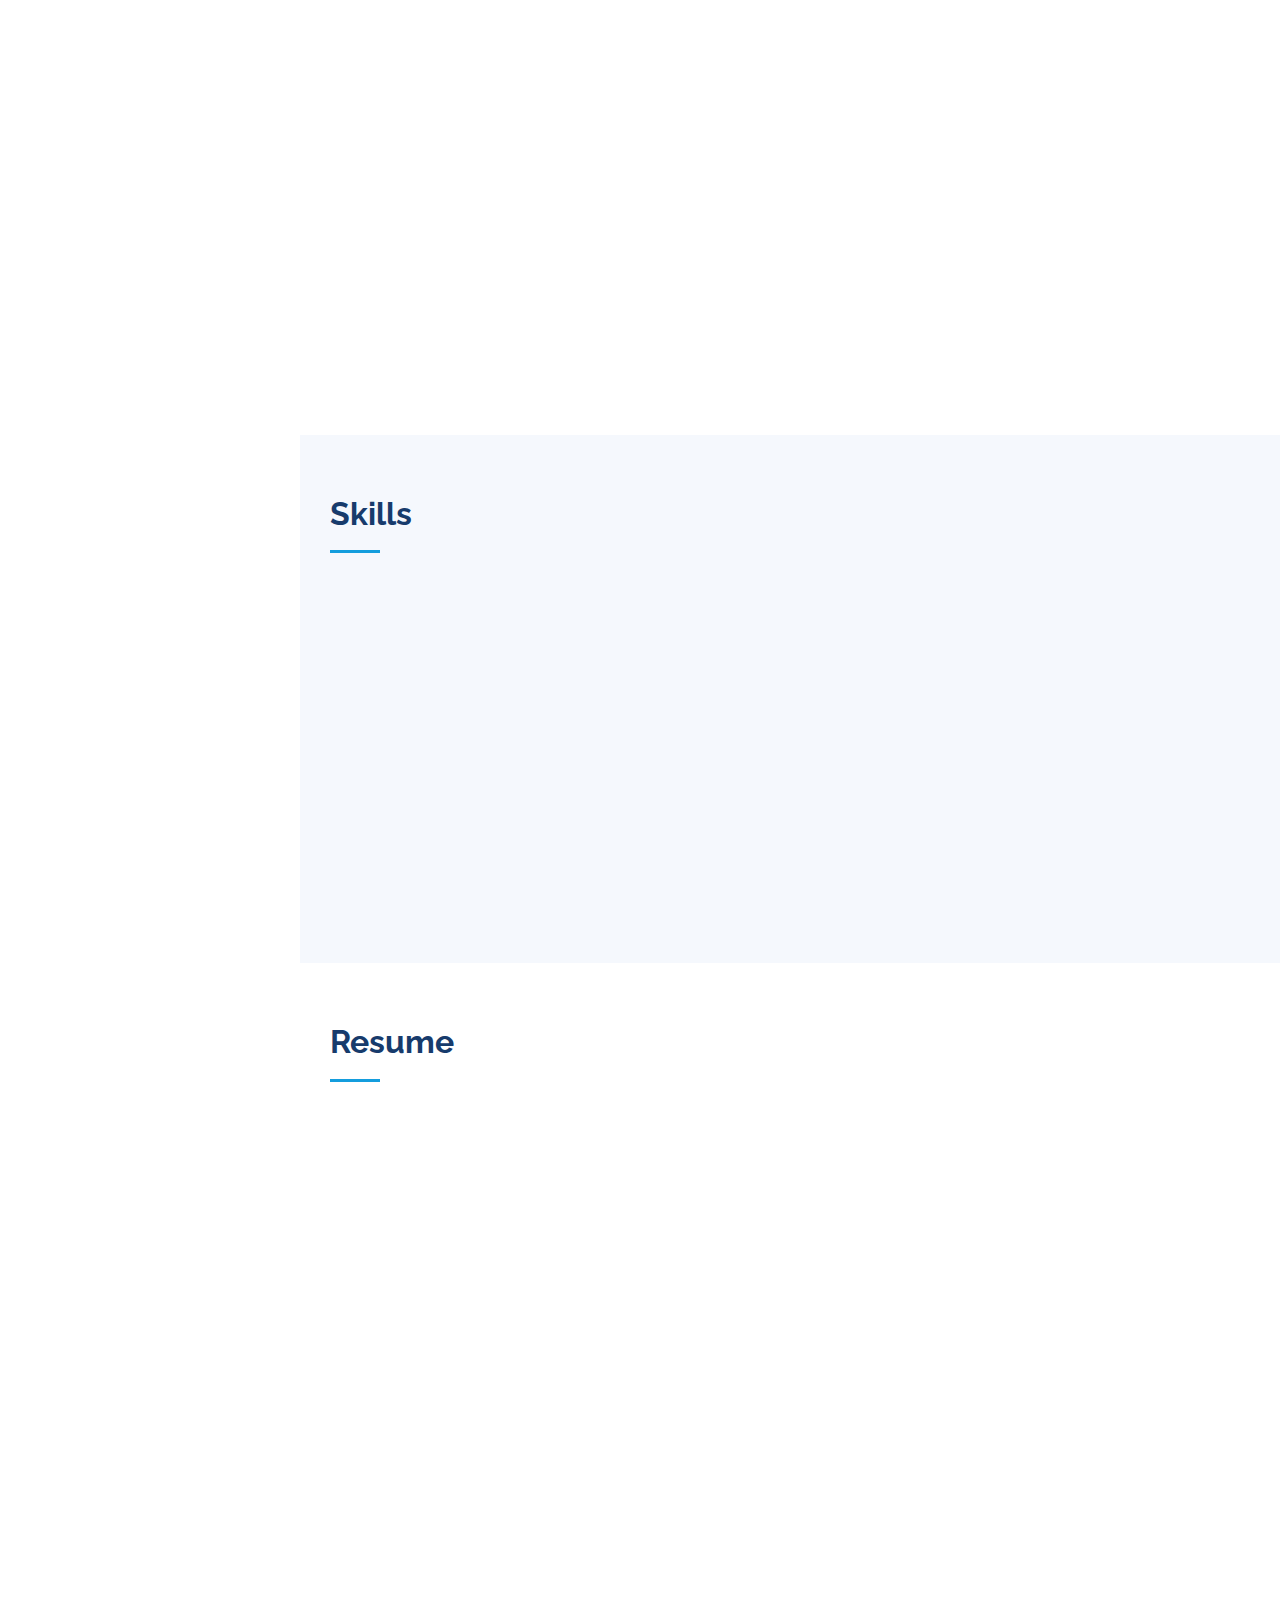
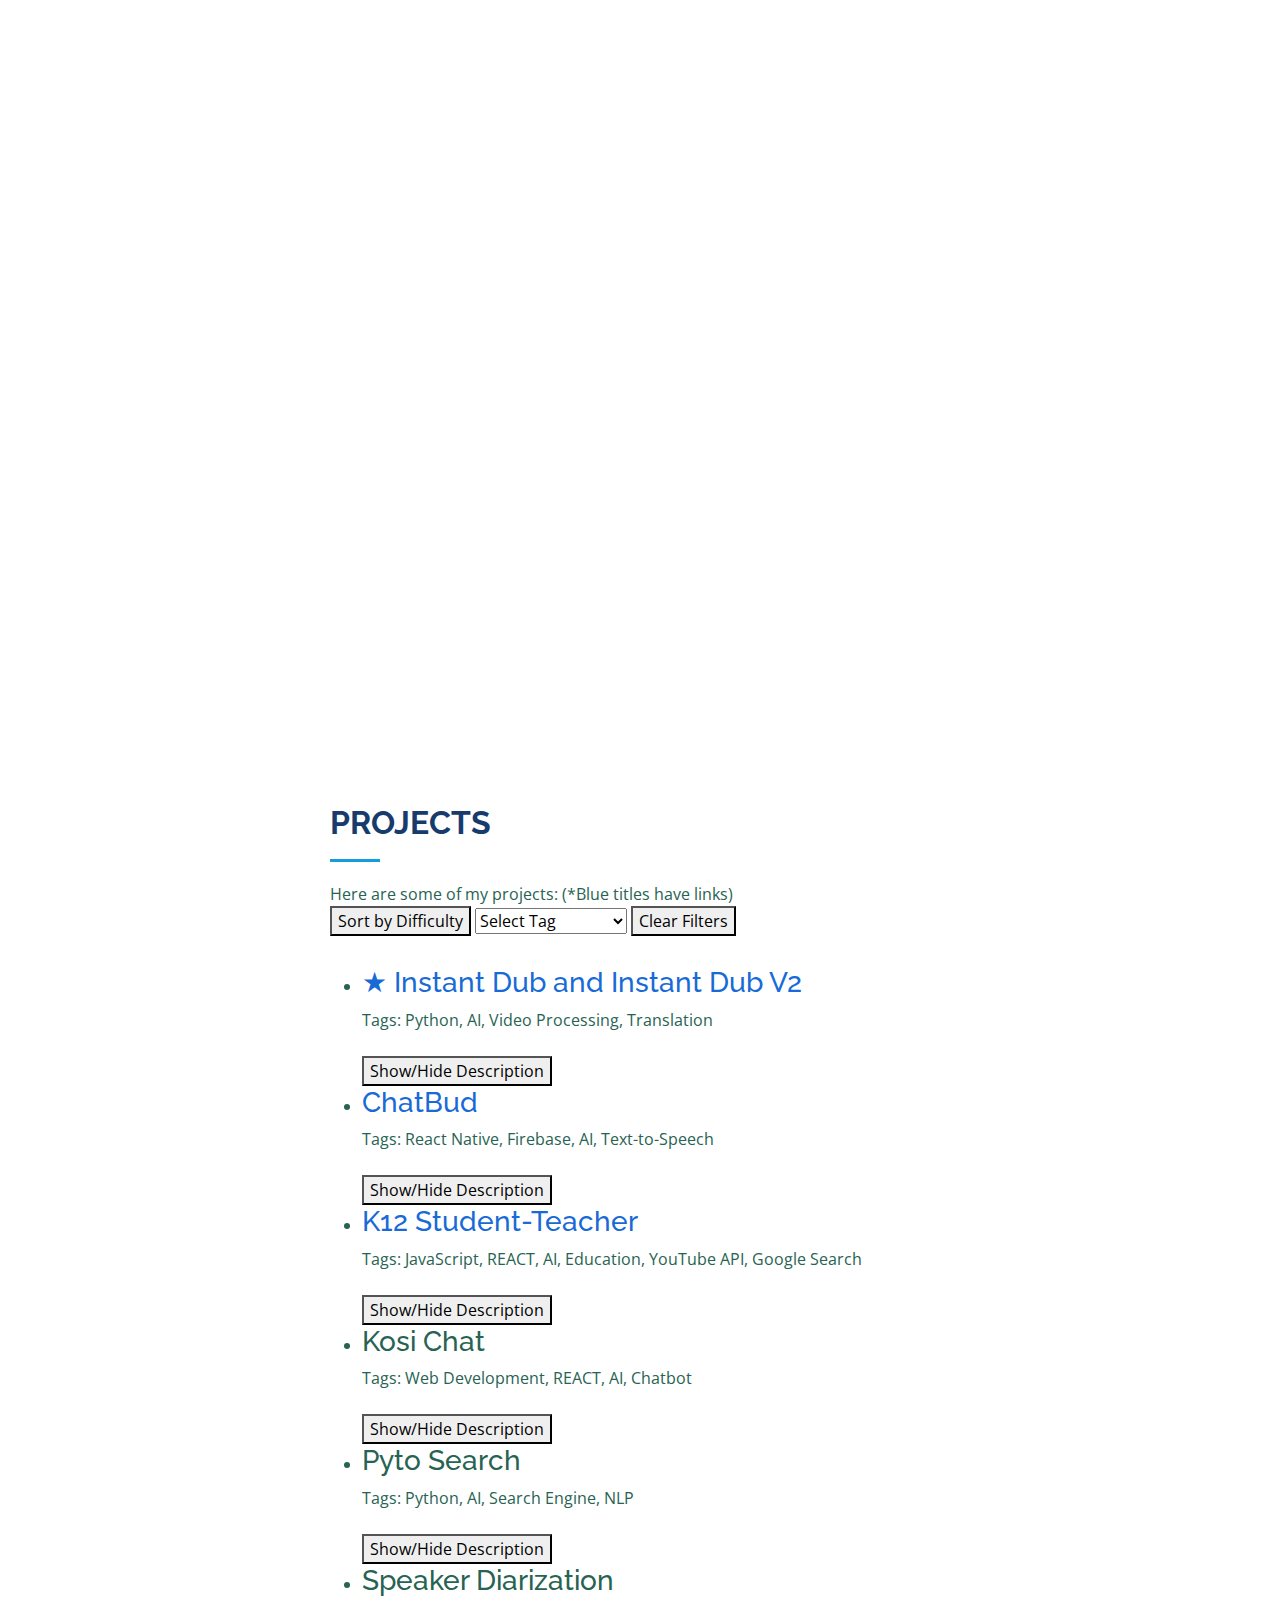
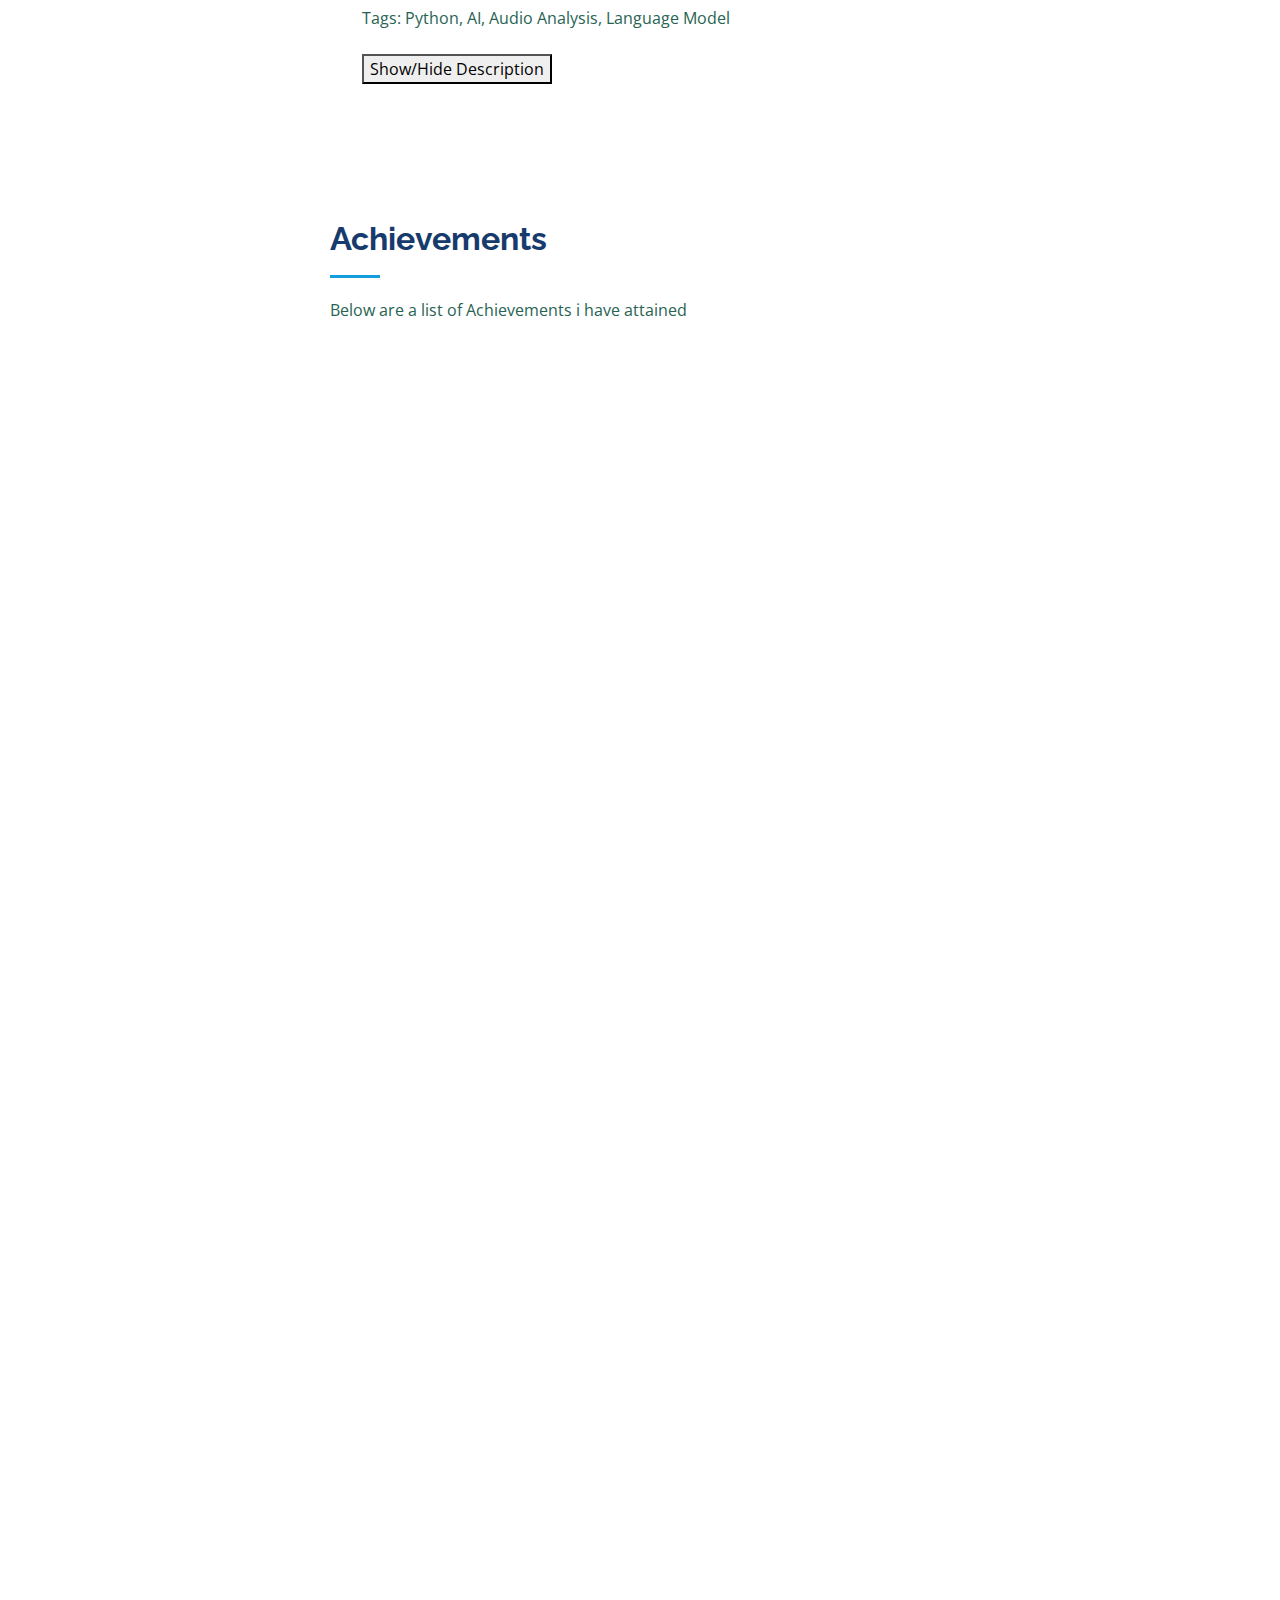
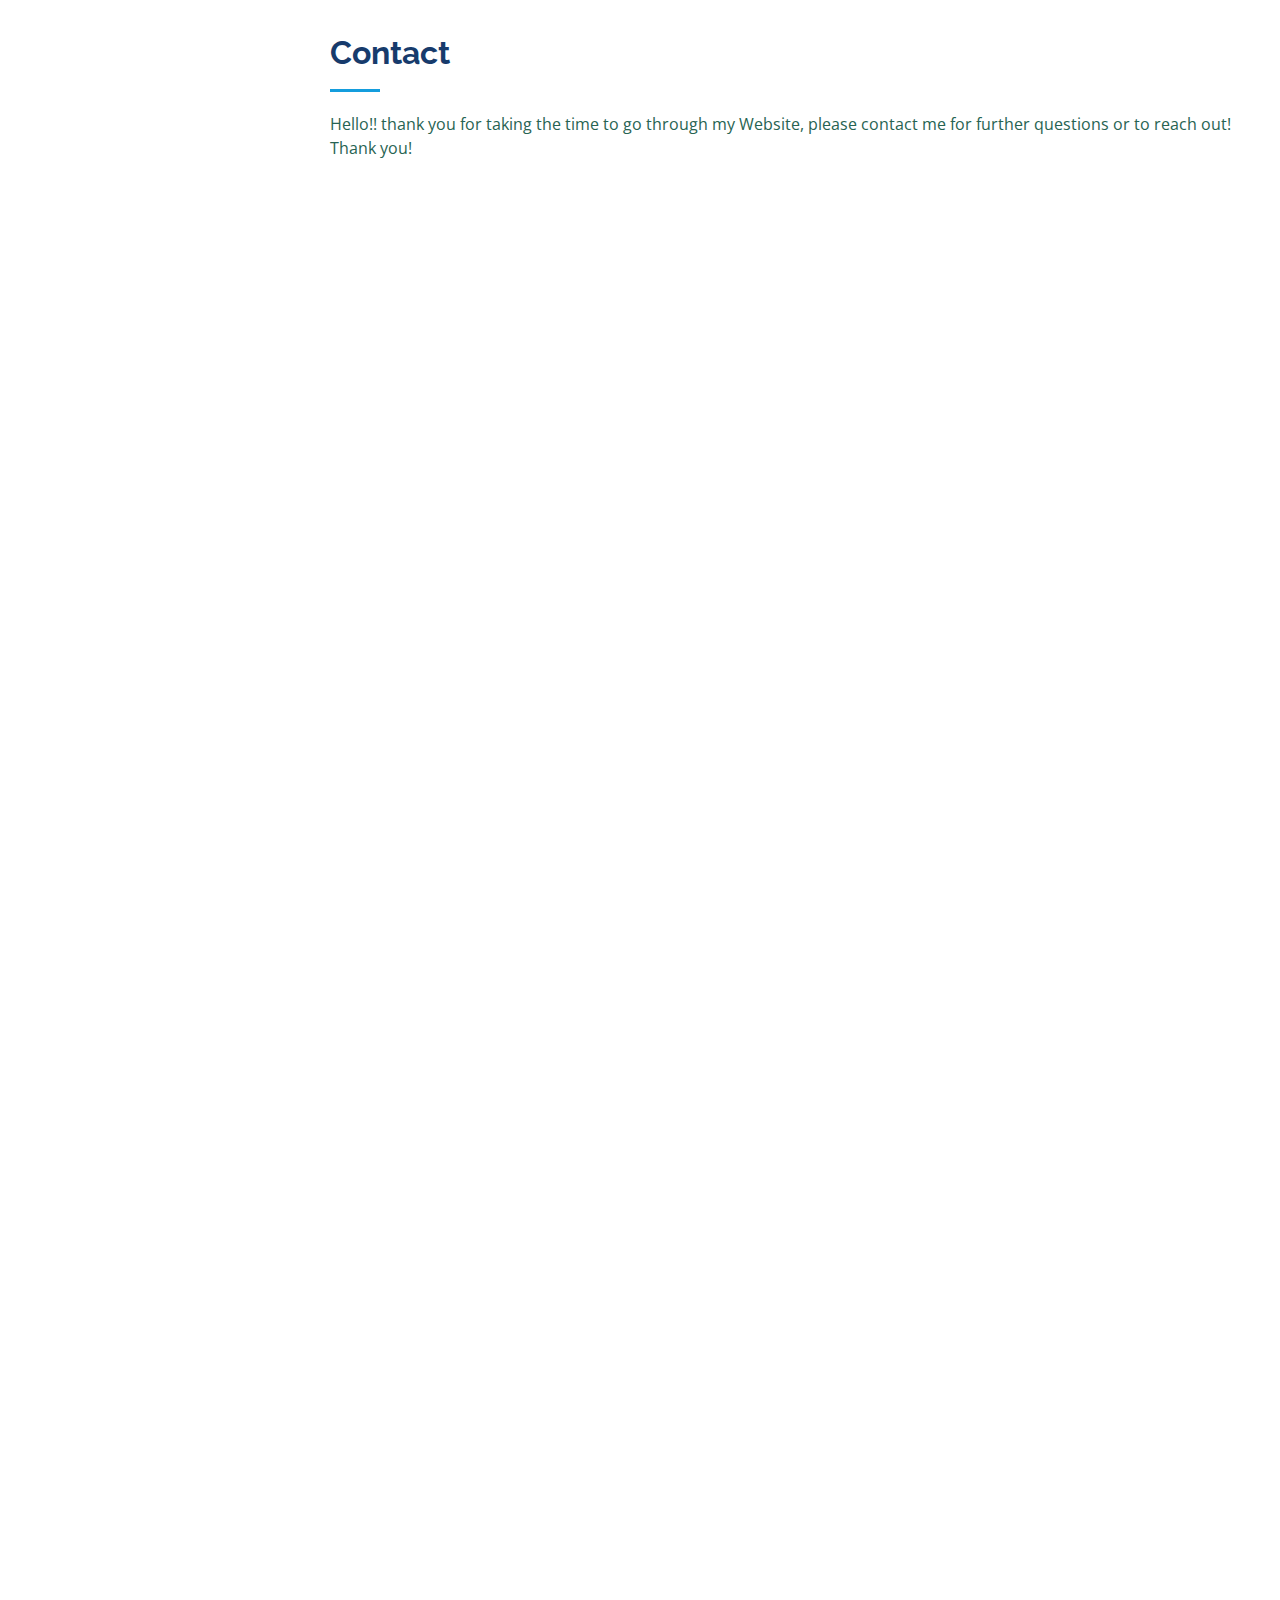
==== commit 1c32fd39: "added projects sectiion" ====
--- a/index.html
+++ b/index.html
@@ -52,13 +52,14 @@
       </div>
 
       <nav id="navbar" class="nav-menu navbar">
-        <ul>
-          <li><a href="#hero" class="nav-link scrollto active"><i class="bx bx-home"></i> <span>Home</span></a></li>
-          <li><a href="#about" class="nav-link scrollto"><i class="bx bx-user"></i> <span>About</span></a></li>
-          <li><a href="#resume" class="nav-link scrollto"><i class="bx bx-file-blank"></i> <span>Resume</span></a></li>
-          <li><a href="#Achievements" class="nav-link scrollto"><i class="bx bx-server"></i> <span>Achievements</span></a></li>
-          <li><a href="#contact" class="nav-link scrollto"><i class="bx bx-envelope"></i> <span>Contact</span></a></li>
-        </ul>
+        <ul>  
+          <li><a href="#hero" class="nav-link scrollto active"><i class="bx bx-home"></i> <span>Home</span></a></li>  
+          <li><a href="#about" class="nav-link scrollto"><i class="bx bx-user"></i> <span>About</span></a></li>  
+          <li><a href="#resume" class="nav-link scrollto"><i class="bx bx-file-blank"></i> <span>Resume</span></a></li>  
+          <li><a href="#portfolio" class="nav-link scrollto"><i class="bx bx-book-content"></i> <span>Portfolio</span></a></li>
+          <li><a href="#Achievements" class="nav-link scrollto"><i class="bx bx-server"></i> <span>Achievements</span></a></li>  
+          <li><a href="#contact" class="nav-link scrollto"><i class="bx bx-envelope"></i> <span>Contact</span></a></li>  
+          </ul>  
       </nav><!-- .nav-menu -->
     </div>
   </header><!-- End Header -->
@@ -305,6 +306,135 @@
       </div>
     </section><!-- End Resume Section -->
 
+
+<!-- ======= Portfolio Section ======= -->
+<section id="portfolio" class="portfolio">
+  <div class="container">
+
+    <div class="section-title">
+      <h2>PROJECTS</h2>
+      <p>Here are some of my projects:   (*Blue titles have links)</p>
+      <button onclick="sortProjects()">Sort by Difficulty</button>
+      <select id="tagFilter" onchange="filterByTag()">
+        <option value="">Select Tag</option>
+        <option value="Python">Python</option>
+        <option value="AI">AI</option>
+        <option value="Video Processing">Video Processing</option>
+        <option value="Translation">Translation</option>
+        <option value="React Native">React Native</option>
+        <option value="Firebase">Firebase</option>
+        <option value="Text-to-Speech">Text-to-Speech</option>
+        <option value="REACT">REACT</option>
+        <!-- Add more options for each unique tag -->
+      </select>
+      <button onclick="clearFilters()">Clear Filters</button>
+    </div>
+
+    <ul class="project-list">
+
+      <!-- Project 1: Instant Dub -->
+      <li data-tags="Python, AI, Video Processing, Translation" data-difficulty="8">
+        <h3><a href="https://github.com/Mitchaka14/InstantDubV2">★ Instant Dub and Instant Dub V2</a></h3>
+        <span class="project-tags">Tags: Python, AI, Video Processing, Translation<br></br></span>
+        <button onclick="toggleDescription(this)">Show/Hide Description</button>
+        <p class="project-description" style="display: none;">
+          <!--Project: InstantDubing-->
+          <strong>What it is:</strong> InstantDubing, an innovative AI Video Translator, employs state-of-the-art AI technology to transcribe, translate, and re-voice a video, rendering it in English while maintaining the original speaker's voice.<sup>1</sup><br>
+          <strong>What it does:</strong> The tool operates by taking a video, transcribing the spoken content into text, translating that text into English, and then re-voicing the translated text back onto the video. The resulting voice is a synthesized representation that imitates the original speaker's voice.<sup>1</sup><br>
+          <strong>How it operates:</strong> InstantDubing leverages a variety of AI APIs, which handle tasks ranging from speech-to-text conversion to translation, and finally to text-to-speech processes. The user provides the necessary API keys and the application manages the entire process, from transcribing the spoken words in the video to producing the final translated video. It's designed for ease of use, with a step-by-step guide available in the README file.<sup>1</sup><br>
+          <strong>Challenges Overcame:</strong> The journey was not without its challenges. Maintaining the contextual accuracy of translations proved difficult and required creative AI applications. Another significant challenge was designing the tool to function optimally across various systems, regardless of whether they had a powerful GPU. This required breaking down the audio/video multiple times to ensure compatibility. Furthermore, creating a custom speaker diarization process was necessary for this specific task, necessitating a deep dive into the topic of speaker diarization. Utilizing the Hugging Face platform also required a significant learning curve, leading to a richer understanding of the tool and its capabilities.<br>
+          <strong>Real-Life Use Cases:</strong> Considering the functionality of InstantDubing, potential real-life applications may include:<br>
+          &nbsp;&nbsp;&nbsp;&nbsp;Educational Content: The tool can translate educational videos, making them accessible to a larger, global audience.<br>
+          &nbsp;&nbsp;&nbsp;&nbsp;Entertainment Industry: Movies, TV shows, and other video content can be translated to reach audiences worldwide.<br>
+          &nbsp;&nbsp;&nbsp;&nbsp;Business Meetings and Conferences: Recorded meetings or conference videos can be translated, ensuring clear understanding among multinational teams.<br>
+          &nbsp;&nbsp;&nbsp;&nbsp;News and Journalism: News videos can be translated to be shared globally, ensuring diverse audiences have access to the same information.<br>
+      </p>
+      </li>
+    
+
+      <!-- Project 2: AI Chat -->
+      <li data-tags="React Native, Firebase, AI, Text-to-Speech, REACT" data-difficulty="8">
+        <h3><a href="https://github.com/Mitchaka14/chat">ChatBud</a></h3>
+        <span class="project-tags">Tags: React Native, Firebase, AI, Text-to-Speech<br></br></span>
+        <button onclick="toggleDescription(this)">Show/Hide Description</button>
+        <p class="project-description" style="display: none;">
+          <!--Project: Chat-->
+          <strong>What it is:</strong> A React Native application that utilizes Firebase for authentication, database, and online storage. This AI-based chat application has a distinctive feature that allows users to call the AI using a text-to-speech streams API from Eleven Labs.<br>
+          <strong>What it does:</strong> The application enables real-time chat functionality with user authentication and utilizes Firebase for storing chat data. The text-to-speech streams API integration allows users to communicate with the AI using voice commands that are converted to text for processing.<br>
+          <strong>How it operates:</strong> The application is developed using React Native, providing a cross-platform solution for mobile devices. Firebase is used for user authentication, real-time database functionality, and online storage of media files. The integration with the text-to-speech streams API from Eleven Labs enables users to interact with the AI through voice commands.<br>
+          <strong>Challenges Overcame:</strong> Ensuring seamless real-time chat functionality, handling user authentication securely, and integrating the text-to-speech streams API posed significant challenges. Robust error handling, data synchronization, and maintaining user privacy were key considerations in overcoming these challenges.<br>
+          <strong>Real-Life Use Cases:</strong> The Chat application can be used in various scenarios, including customer support chats, team collaboration, and interactive AI-assisted conversations in different domains such as virtual assistants or language learning.<br>
+      </p>
+            </li>
+
+      <!-- Project 3: K12 Student-Teacher -->
+      <li data-tags="JavaScript, REACT, AI, Education, YouTube API, Google Search" data-difficulty="6">
+        <h3><a href="https://github.com/Mitchaka14/k12-student-teacher">K12 Student-Teacher</a></h3>
+        <span class="project-tags">Tags: JavaScript, REACT, AI, Education, YouTube API, Google Search<br></br></span>
+        <button onclick="toggleDescription(this)">Show/Hide Description</button>
+        <p class="project-description" style="display: none;">
+          <!--Project: K12 Student-Teacher-->
+          <strong>What it is:</strong> The K12 Student-Teacher project is an AI-powered tutoring application that provides YouTube tutorials for any questions asked. It leverages advanced AI techniques to generate appropriate search terms and retrieve relevant educational videos from platforms like YouTube.<br>
+          <strong>What it does:</strong> The application enables students to ask questions using natural language queries. The AI-powered backend processes the questions, generates search terms based on the query, and performs searches using the YouTube API and Google Search. The retrieved tutorial videos are then presented to the student as relevant learning resources.<br>
+          <strong>How it operates:</strong> The application is built using JavaScript and incorporates AI algorithms for natural language processing and search term generation. It utilizes the YouTube API and Google Search API to retrieve educational videos based on the generated search terms. The student-teacher interaction is facilitated through a user-friendly interface.<br>
+          <strong>Challenges Overcame:</strong> Overcoming the challenges of natural language understanding, generating appropriate search terms for educational content, and efficiently retrieving relevant tutorial videos were key areas of focus. Optimizing the search algorithm and implementing effective filtering mechanisms were crucial in ensuring the quality and relevance of the retrieved videos.<br>
+          <strong>Real-Life Use Cases:</strong> The K12 Student-Teacher application can be used by students of various grade levels as a supplementary educational tool. It can assist students in finding relevant tutorial videos for their questions, enhancing their learning experience and providing additional resources beyond traditional classroom settings.<br>
+      </p>
+            </li>
+
+      <!-- Project 4: Kosi Chat -->
+      <li data-tags="Web Development, REACT, AI, Chatbot" data-difficulty="6">
+        <h3><a >Kosi Chat</a></h3>
+        <span class="project-tags">Tags: Web Development, REACT, AI, Chatbot<br></br></span>
+        <button onclick="toggleDescription(this)">Show/Hide Description</button>
+        <p class="project-description" style="display: none;">
+          <!--Project: Kosi Chat-->
+          <strong>What it is:</strong> Kosi Chat is a web-based application that allows users to interact with an AI-powered chatbot. The chatbot is designed to provide information, answer questions, and engage in conversations with users in a conversational and user-friendly manner.<br>
+          <strong>What it does:</strong> The chatbot utilizes AI technologies to understand user queries, provide appropriate responses, and simulate human-like conversations. It can handle a wide range of topics and adapt its responses based on user interactions. The user interface provides a seamless and intuitive chatting experience.<br>
+          <strong>How it operates:</strong> The application is developed using web development technologies such as HTML, CSS, and JavaScript. The AI chatbot utilizes natural language processing (NLP) techniques and machine learning algorithms to understand and generate responses. The user interface is designed to be user-friendly and engaging, promoting a smooth interaction between the user and the chatbot.<br>
+          <strong>Challenges Overcame:</strong> Developing a chatbot that can effectively understand user queries, generate accurate responses, and maintain a conversational flow presented challenges in natural language understanding and dialogue management. Training the AI models and fine-tuning their responses to enhance user experience required extensive data processing and algorithm optimization.<br>
+          <strong>Real-Life Use Cases:</strong> Kosi Chat can be utilized in various domains, including customer support, virtual assistants, and online interactive platforms. It can provide personalized assistance, answer frequently asked questions, and engage users in informative and entertaining conversations.<br>
+      </p>
+            </li>
+
+      <!-- Project 5: Pyto Search -->
+      <li data-tags="Python, AI, Search Engine, NLP" data-difficulty="8">
+        <h3><a >Pyto Search</a></h3>
+        <span class="project-tags">Tags: Python, AI, Search Engine, NLP<br></br></span>
+        <button onclick="toggleDescription(this)">Show/Hide Description</button>
+        <p class="project-description" style="display: none;">
+          <!--Project: Pyto Search-->
+          <strong>What it is:</strong> Pyto Search is an intelligent search tool built using Python. It creates embeddings/indexes from any given site or PDF, enabling advanced search capabilities using AI techniques.<br>
+          <strong>What it does:</strong> The tool processes the content of a given site or PDF and creates embeddings or indexes that capture the semantic information of the content. It utilizes AI algorithms to analyze and understand the context of the content, enabling efficient searching and retrieval of relevant information.<br>
+          <strong>How it operates:</strong> Pyto Search is implemented using Python and leverages AI techniques such as natural language processing (NLP) and deep learning. It utilizes pre-trained models and algorithms to create embeddings or indexes from the content. The user interacts with the tool through a command-line interface or a graphical user interface (GUI).<br>
+          <strong>Challenges Overcame:</strong> Overcoming challenges in data preprocessing, feature extraction, and search algorithm design were key considerations in developing Pyto Search. Optimizing the search performance, handling large-scale document processing, and ensuring accurate semantic understanding were crucial aspects of the project.<br>
+          <strong>Real-Life Use Cases:</strong> Pyto Search can be applied in various scenarios, including research, document analysis, and knowledge management. It enables users to efficiently search and retrieve information from large volumes of text-based content, enhancing productivity and information discovery.<br>
+      </p>
+            </li>
+
+      <!-- Project 6: Speaker Diarization -->
+      <li data-tags="Python, AI, Audio Analysis, Language Model" data-difficulty="6">
+        <h3>Speaker Diarization</h3>
+        <span class="project-tags">Tags: Python, AI, Audio Analysis, Language Model<br></br></span>
+        <button onclick="toggleDescription(this)">Show/Hide Description</button>
+        <p class="project-description" style="display: none;">
+          <!--Project: Speaker Diarization-->
+          <strong>What it is:</strong> Speaker Diarization is a Python-based project focused on speaker diarization, which involves separating and identifying speakers in an audio recording. It utilizes AI techniques and language models to make assumptions about who is speaking.<br>
+          <strong>What it does:</strong> The project analyzes audio recordings and employs AI algorithms to segment the audio into speaker-specific segments. It leverages features such as speaker embeddings, voice characteristics, and linguistic patterns to identify individual speakers and assign labels to their respective segments.<br>
+          <strong>How it operates:</strong> Speaker Diarization is implemented using Python and utilizes AI techniques such as audio signal processing, speaker recognition, and language modeling. The project employs various algorithms and models to perform speaker diarization, and the output can be visualized or used for further analysis.<br>
+          <strong>Challenges Overcame:</strong> Developing an accurate and reliable speaker diarization system required addressing challenges in audio preprocessing, feature extraction, and model training. Overcoming variations in speaker characteristics, background noise, and handling overlapping speech segments were key challenges in achieving accurate speaker diarization results.<br>
+          <strong>Real-Life Use Cases:</strong> Speaker Diarization has applications in various domains, including audio transcription, forensic analysis, meeting recordings, and voice-controlled systems. It enables the identification and separation of speakers in multi-speaker audio recordings, facilitating subsequent analysis and understanding of the recorded content.<br>
+      </p>
+            </li>
+
+    </ul>
+
+  </div>
+</section>
+<!-- End Portfolio Section -->
+
+
+
     <!-- ======= Services Section ======= -->
     <section id="Achievements" class="services">
       <div class="container">
@@ -352,7 +482,7 @@
               <div class="address"><a href="https://www.google.com/maps/place/Northwest+Calgary,+Calgary,+AB/@51.1153331,-114.2493062,12z/data=!3m1!4b1!4m6!3m5!1s0x537168d45bdbb7bd:0x97850dd7002facb0!8m2!3d51.1106062!4d-114.1784341!16s%2Fg%2F1pzx7_7rr?entry=ttu">
                 <i class="bi bi-geo-alt"></i>
                 <h4>Location:</h4>
-                <p>Calgar Alberta, ca </p></a>
+                <p>Calgary Alberta, ca </p></a>
               </div>
 
               <div class="email"><a href="mailto:akaelumitchell@gmail.com">
@@ -411,6 +541,8 @@
 
 
   <a href="#" class="back-to-top d-flex align-items-center justify-content-center"><i class="bi bi-arrow-up-short"></i></a>
+    <!-- js scripts -->
+    <script src="assets/js/projects.js"></script>
 
   <!-- Vendor JS Files -->
   <script src="assets/vendor/purecounter/purecounter_vanilla.js"></script>
@@ -423,6 +555,7 @@
   <script src="assets/vendor/waypoints/noframework.waypoints.js"></script>
   <script src="assets/vendor/php-email-form/validate.js"></script>
 
+
   <!-- Template Main JS File -->
   <script src="assets/js/main.js"></script>
 
--- a/assets/css/style.css
+++ b/assets/css/style.css
@@ -601,6 +601,12 @@
 .portfolio .portfolio-item {
   margin-bottom: 30px;
 }
+.portfolio .toggle-text {
+  font-size: 0.8em; /* Adjust this value to your liking */
+  text-decoration: underline;
+  color: blue;
+  cursor: pointer;
+}
 
 .portfolio #portfolio-flters {
   padding: 0;
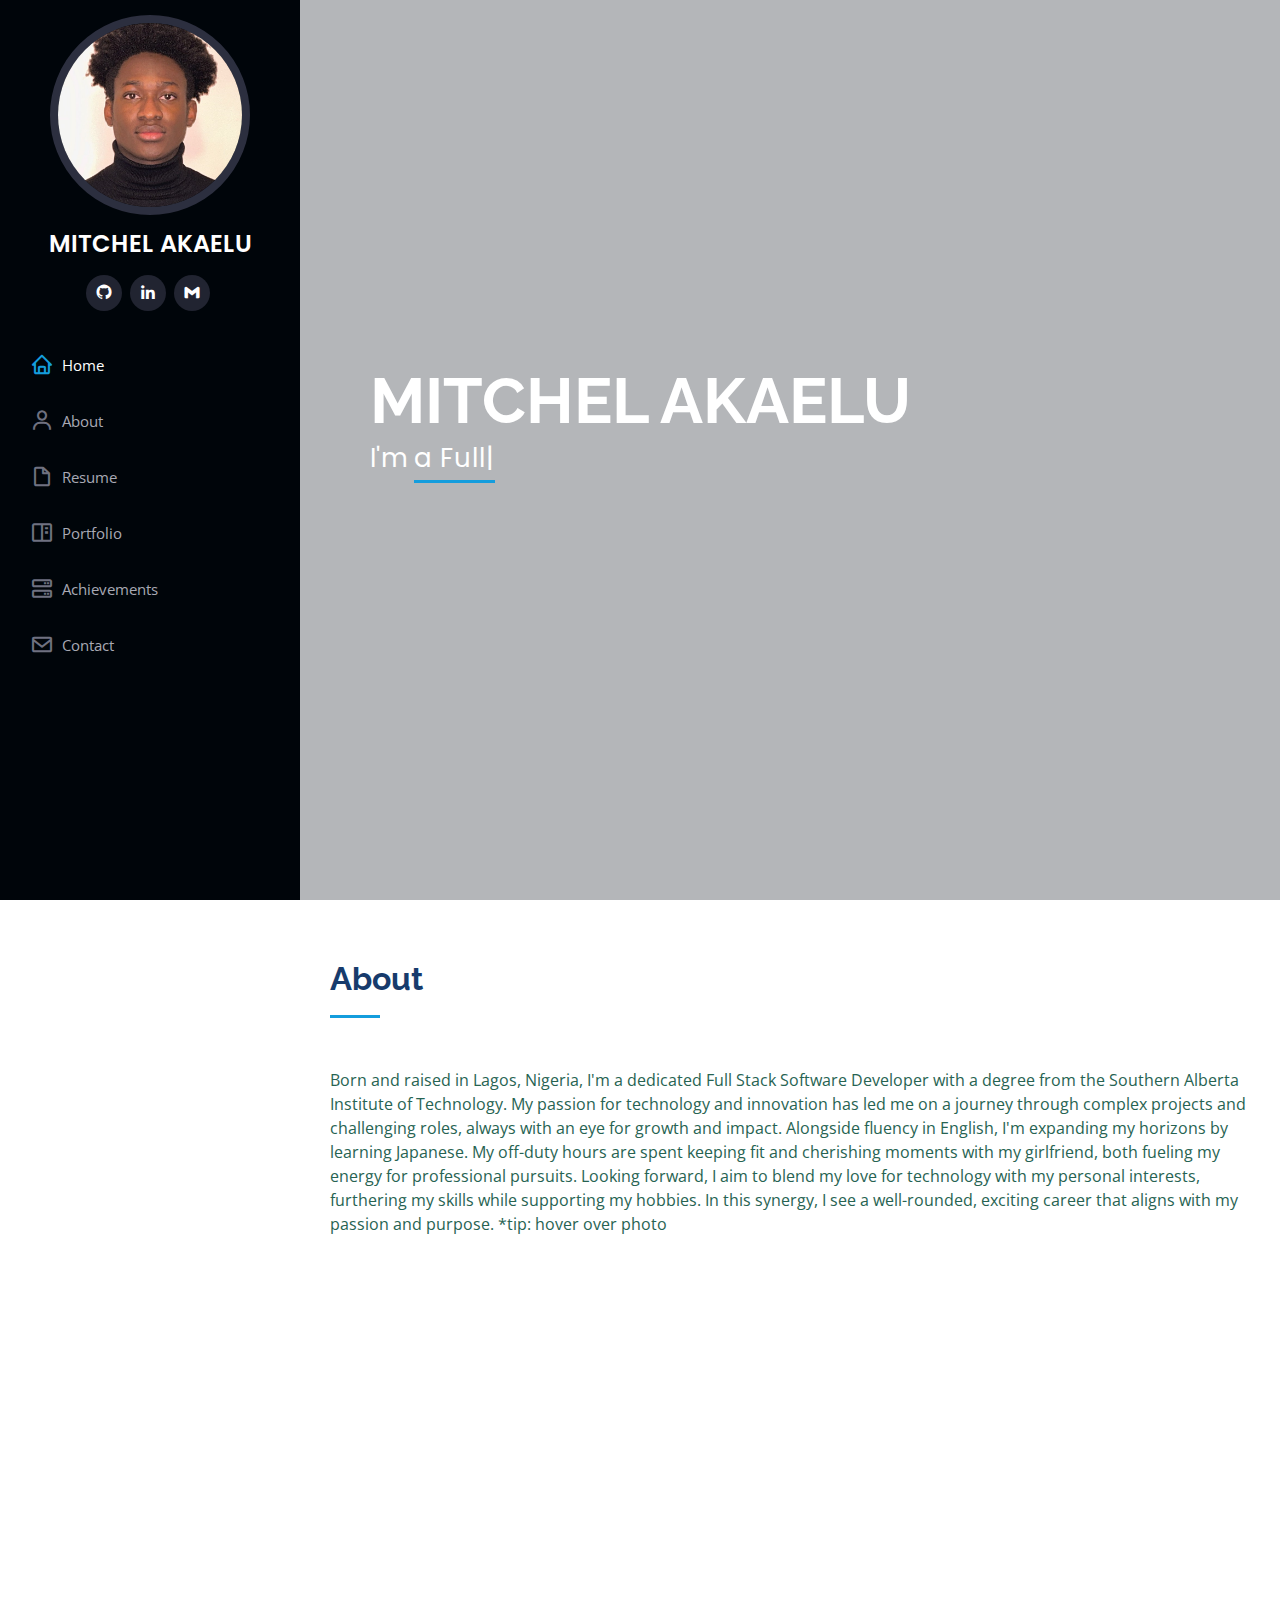
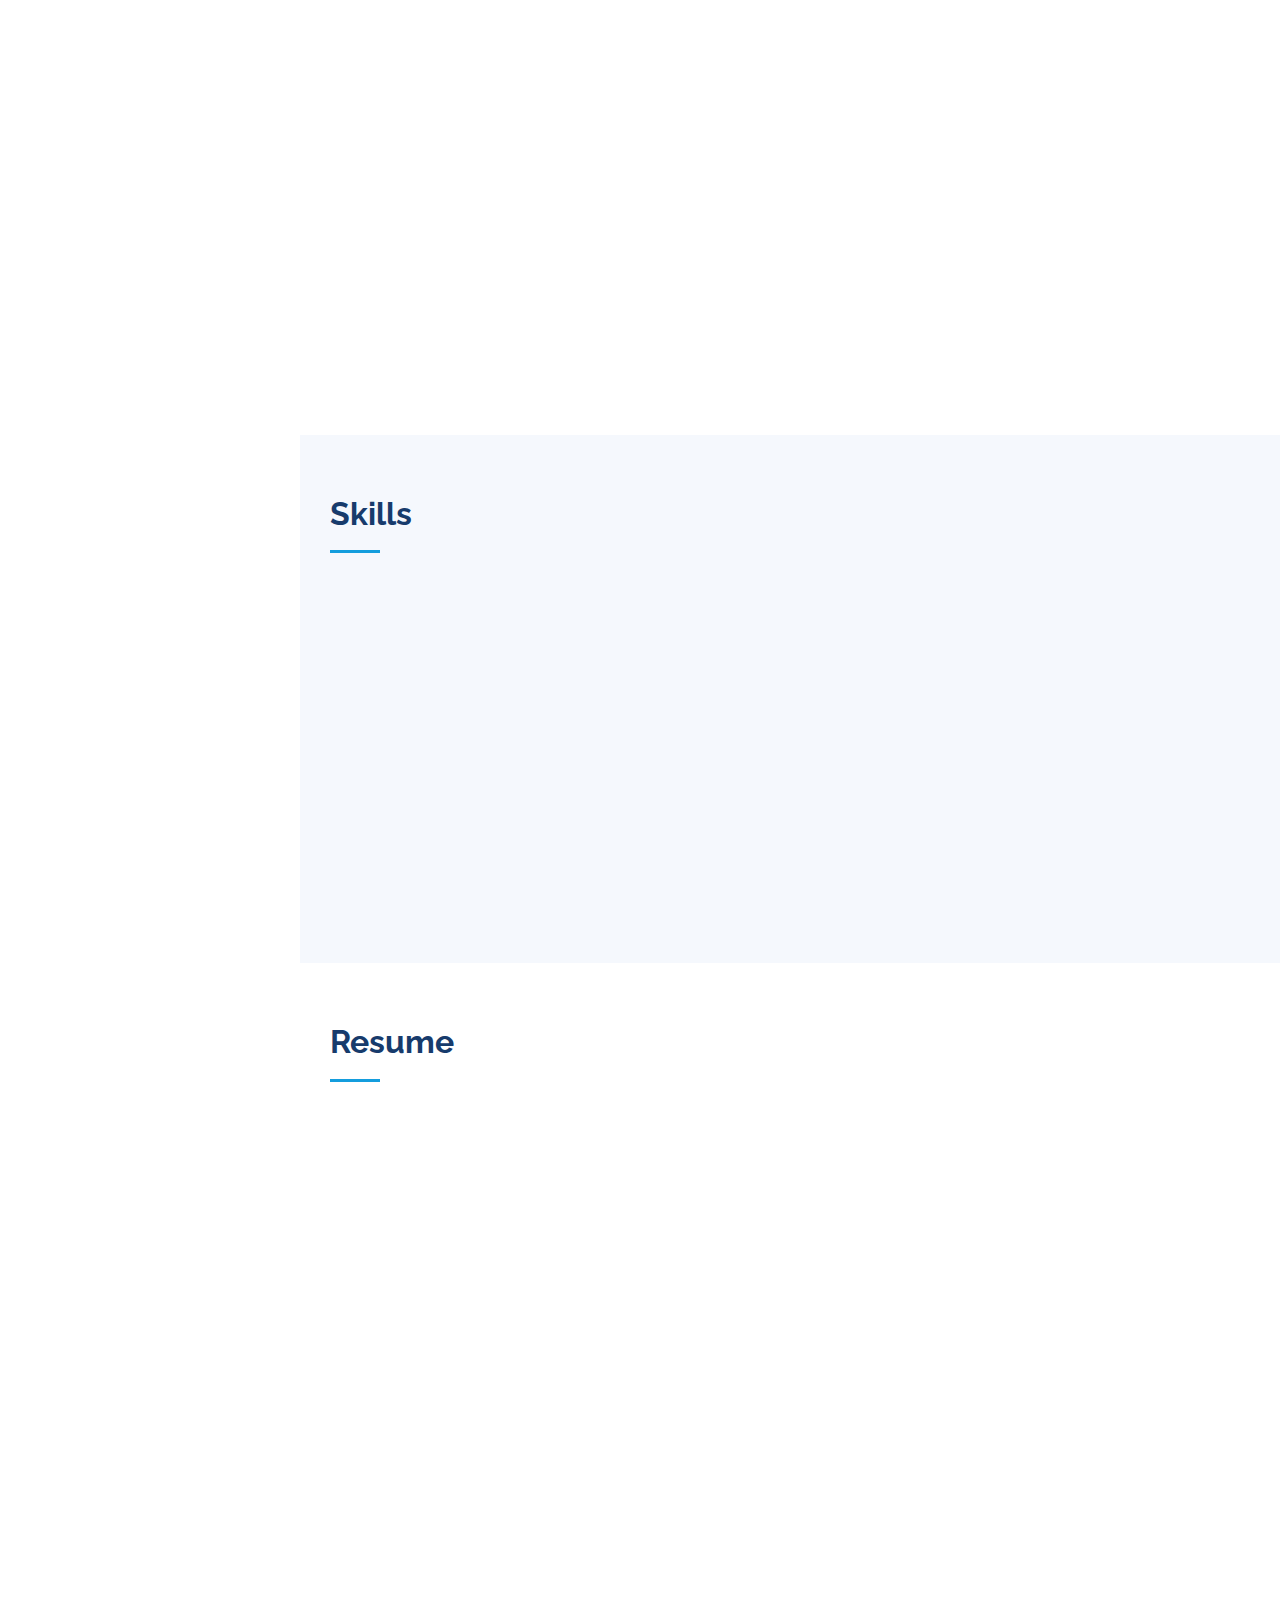
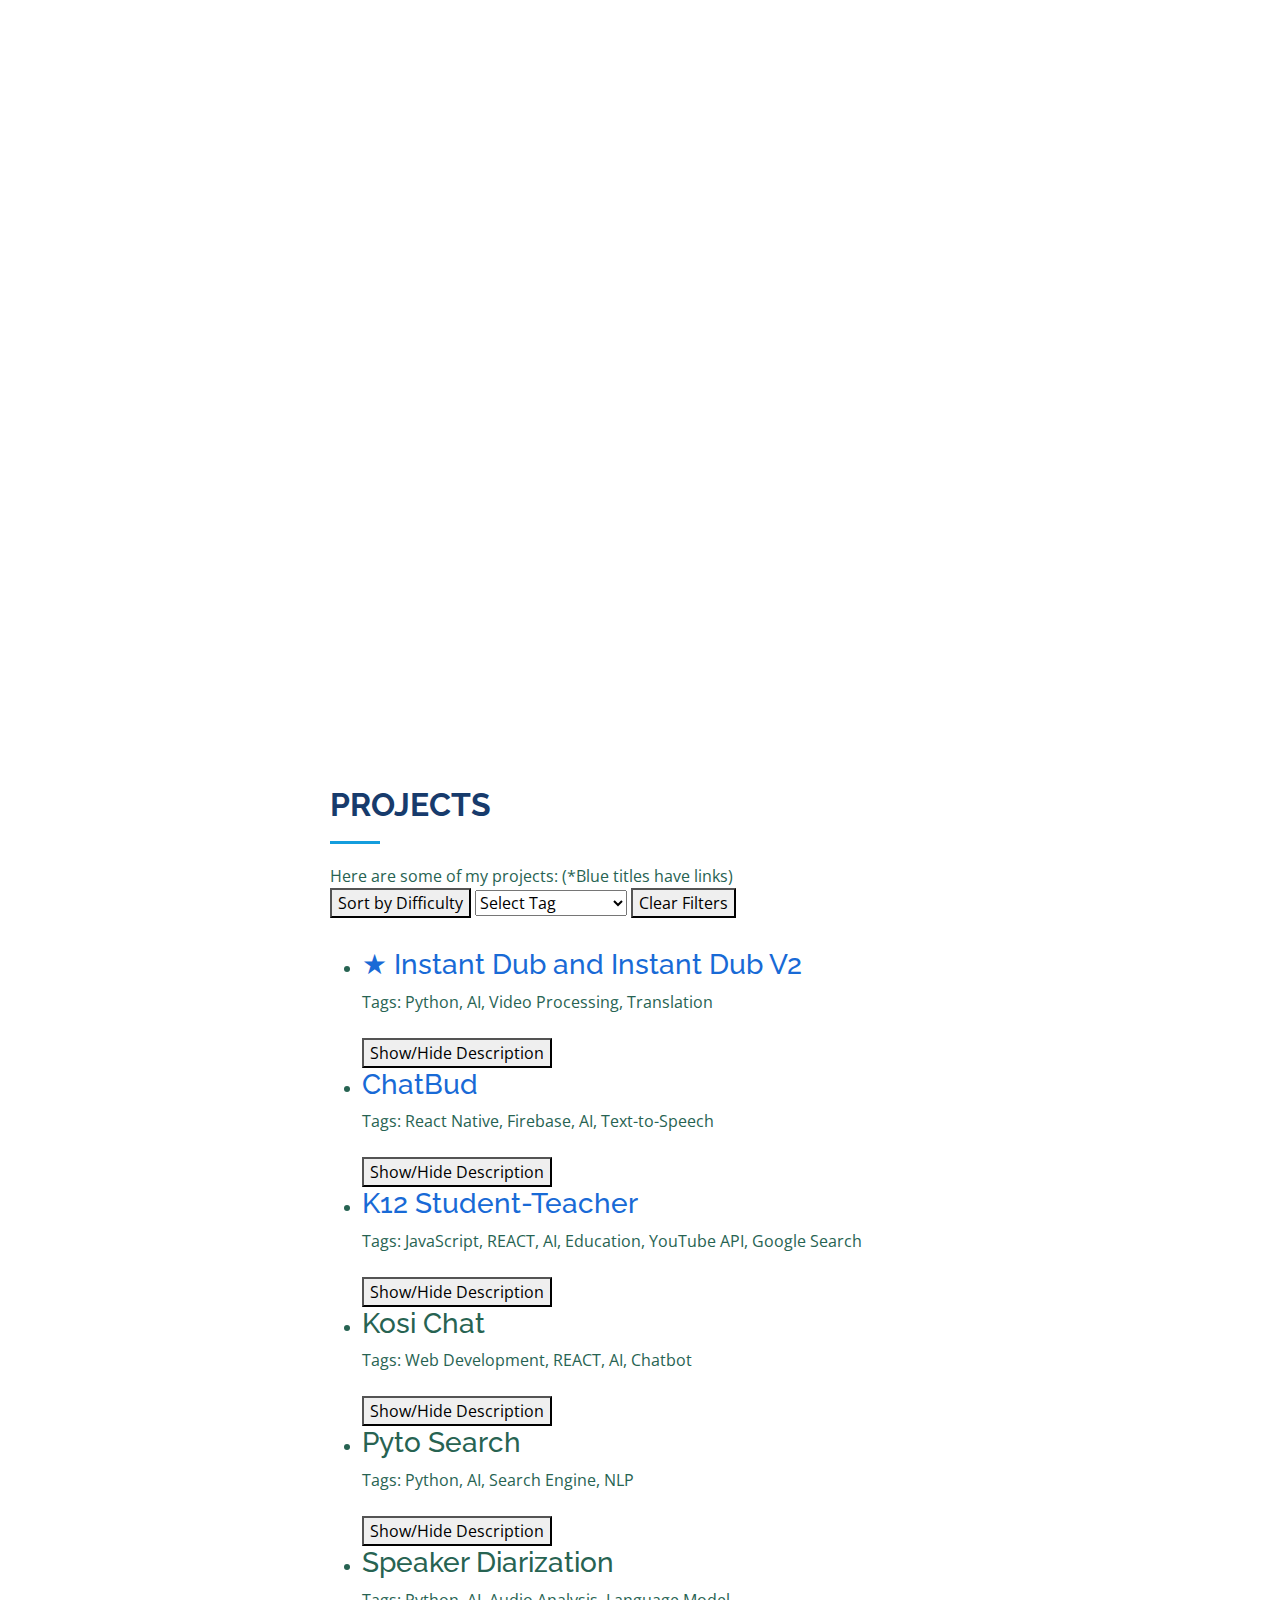
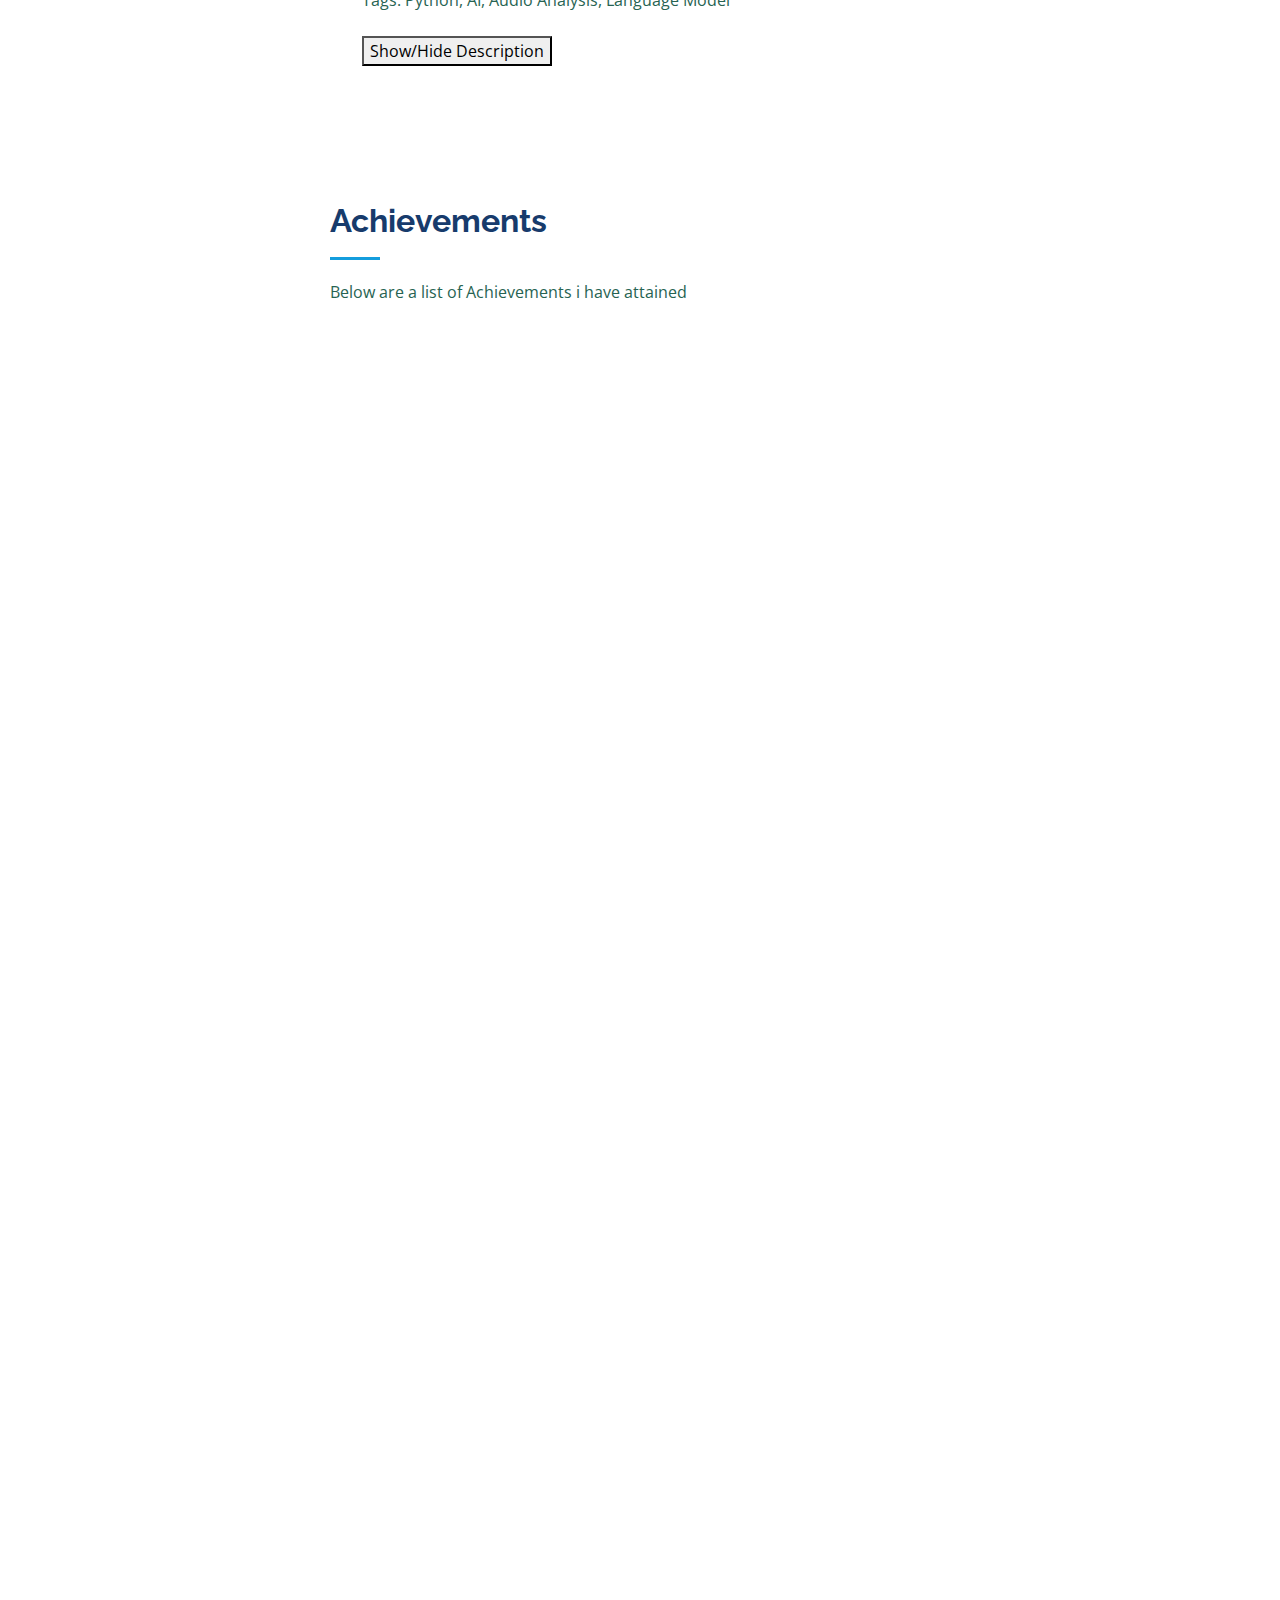
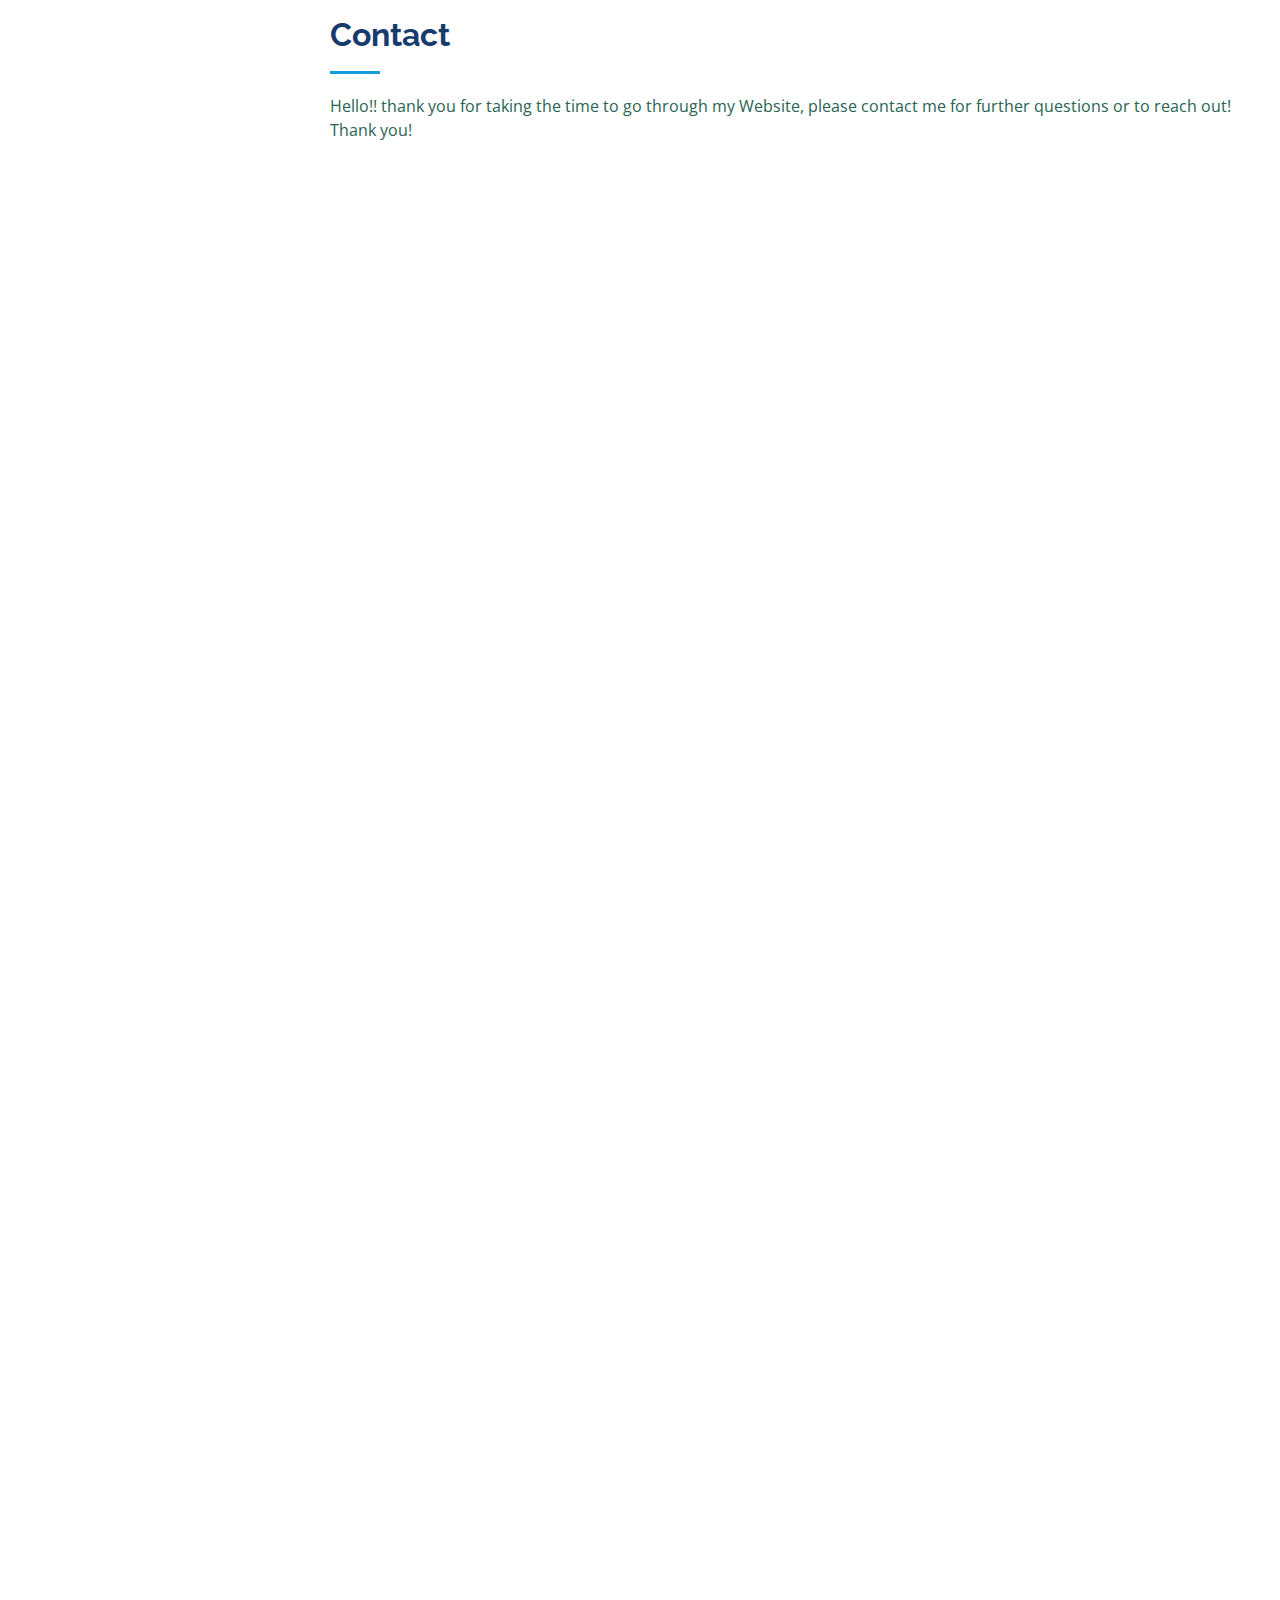
==== commit 71310273: "comiit" ====
--- a/index.html
+++ b/index.html
@@ -46,7 +46,7 @@
           <!-- <a href="#" class="twitter"><i class="bx bxl-twitter"></i></a> -->
           <a href="https://github.com/Mitchaka14" class="github"><i class="bx bxl-github"></i></a>
           <!-- <a href="#" class="instagram"><i class="bx bxl-instagram"></i></a> -->
-          <a href="https://www.linkedin.com/in/mitchel-chinazor-akaelu-39090020b" class="linkedin"><i class="bx bxl-linkedin"></i></a>
+          <a href="http://www.linkedin.com/in/mitchelakaelu" class="linkedin"><i class="bx bxl-linkedin"></i></a>
           <a href="mailto:akaelumitchell@gmail.com" class="email"><i class="bx bxl-gmail"></i></a>
         </div>
       </div>
@@ -112,7 +112,7 @@
               <div class="col-lg-7">
                 <ul>
                   <li><i class="bi bi-chevron-right"></i> <strong>Birthday:</strong> <span>March the 14th 2002</span></li>
-                  <li><i class="bi bi-chevron-right"></i> <strong>LinkedIn:</strong> <a href="https://www.linkedin.com/in/mitchel-chinazor-akaelu-39090020b" target="_blank">https://www.linkedin.com/in/mitchel-chinazor-akaelu-39090020b</a></li>
+                  <li><i class="bi bi-chevron-right"></i> <strong>LinkedIn:</strong> <a href="http://www.linkedin.com/in/mitchelakaelu" target="_blank">https://www.linkedin.com/in/mitchel-chinazor-akaelu-39090020b</a></li>
                   <li><i class="bi bi-chevron-right"></i> <strong>Phone:</strong> <a href="tel:+18253657885">(825) 365-7885</a></li>
                   <li><i class="bi bi-chevron-right"></i> <strong>City:</strong> <span>Calgary, Alberta, Canada</span></li>
                 </ul>
@@ -260,7 +260,7 @@
           <div class="col-lg-6" data-aos="fade-up" data-aos-delay="100">
             <h3 class="resume-title">Professional Experience</h3>
             <div class="resume-item">
-              <h4>Self-Employed Full Stack Software Developer</h4>
+              <h4>Freelance Full Stack Software Developer</h4>
               <h5>January 2023 - ongoing</h5>
               <p><em> - </em></p>
               <img style="width: 200px; height: auto;" src="assets/img/3.jpg" alt="School Logo">
@@ -286,8 +286,8 @@
               </ul>
             </div>
             <div class="resume-item">
-              <h4>Software Developer Intern</h4>
-              <h5>2021 - 2022</h5>
+              <h4>Junior Software Developer</h4>
+              <h5>2019 - 2022</h5>
               <p><em>DeDems Park - Hotel & Bar</em></p>
               <img style="width: 200px; height: auto;" src="assets/img/1.png" alt="DeDems Park Logo">
               <ul>
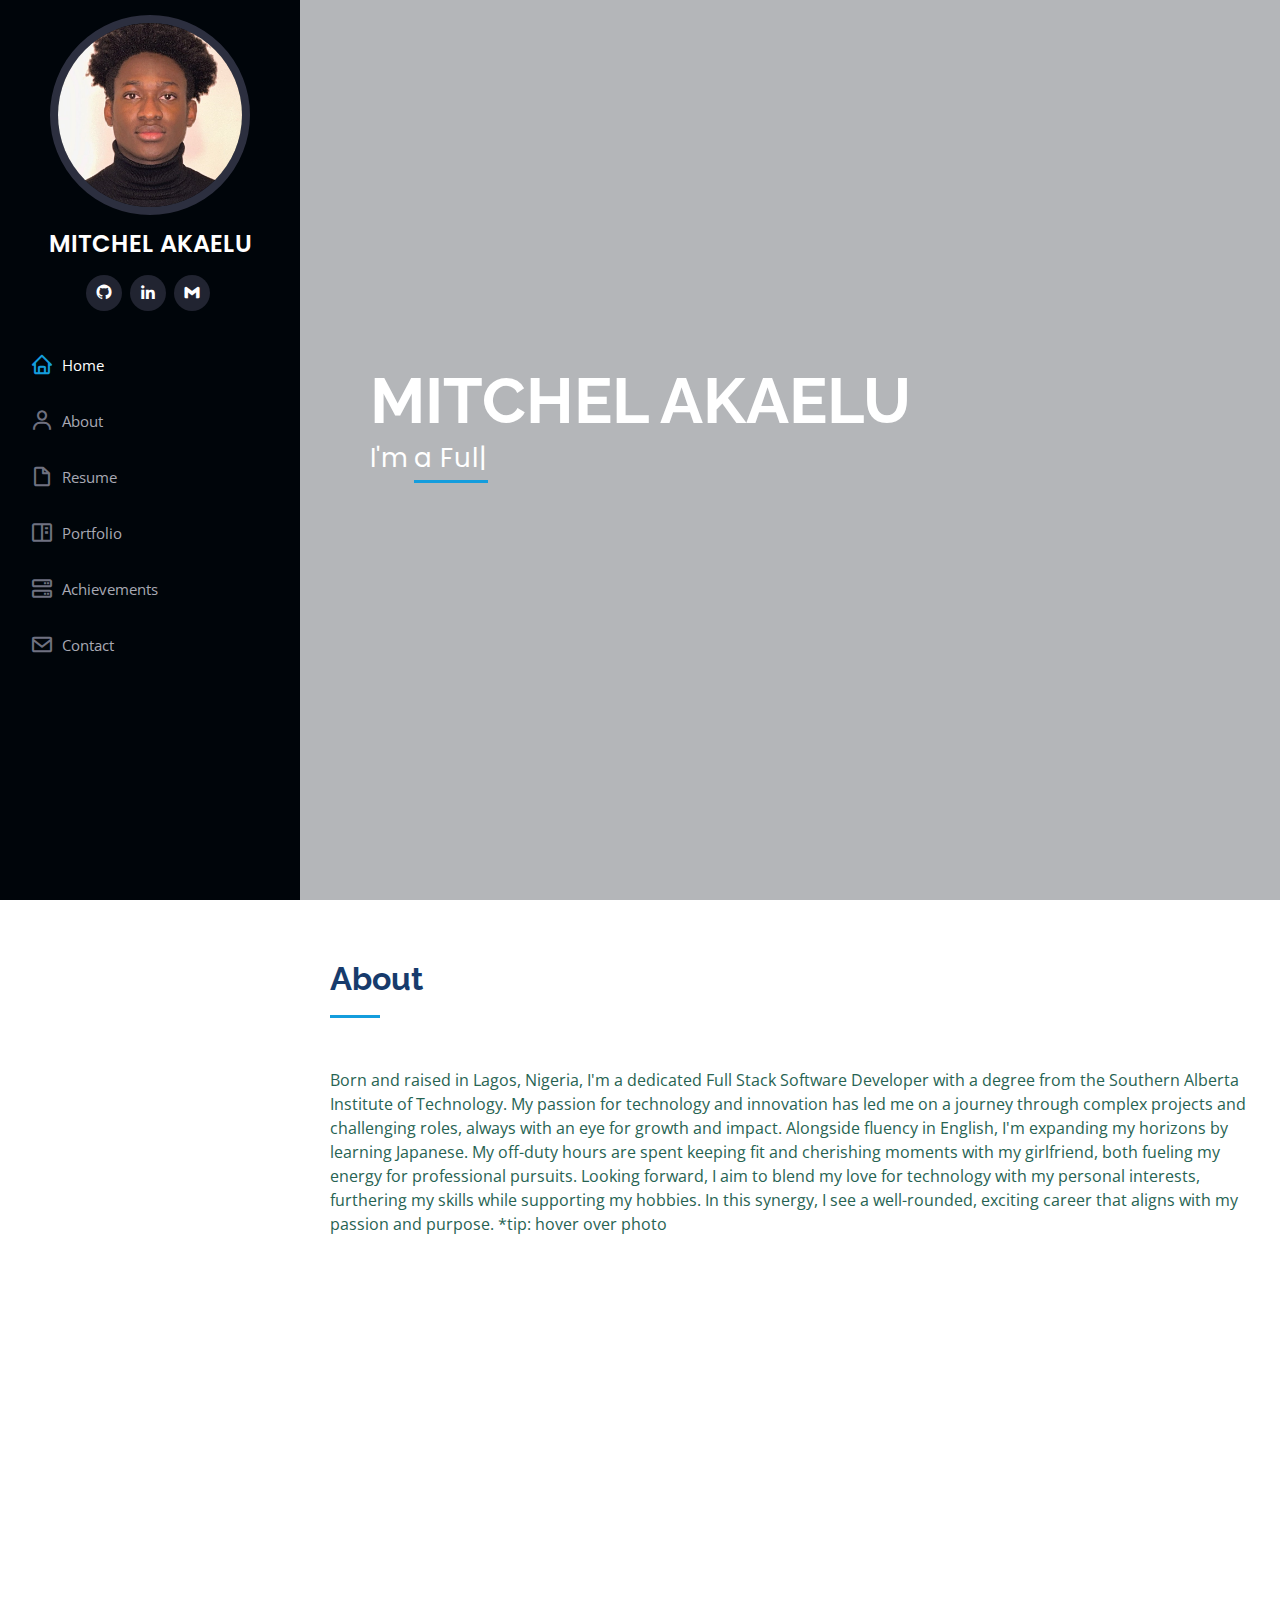
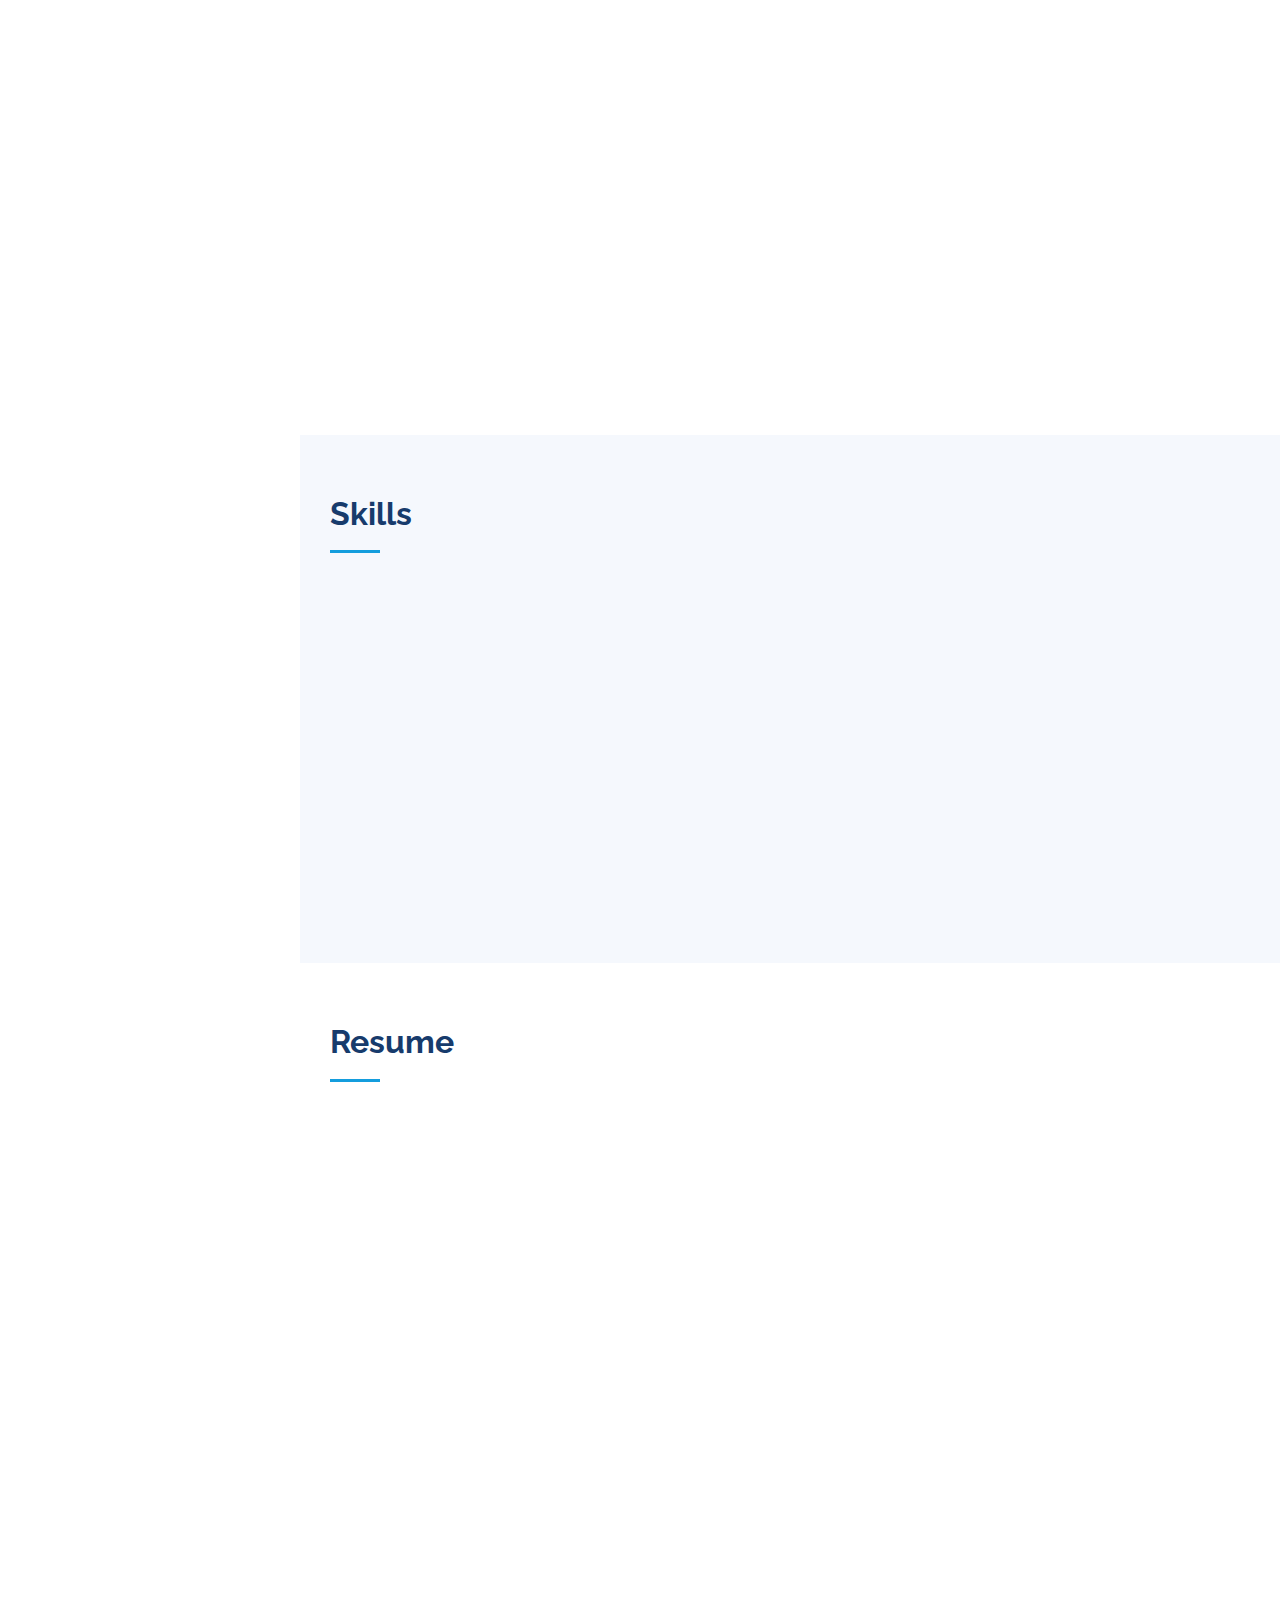
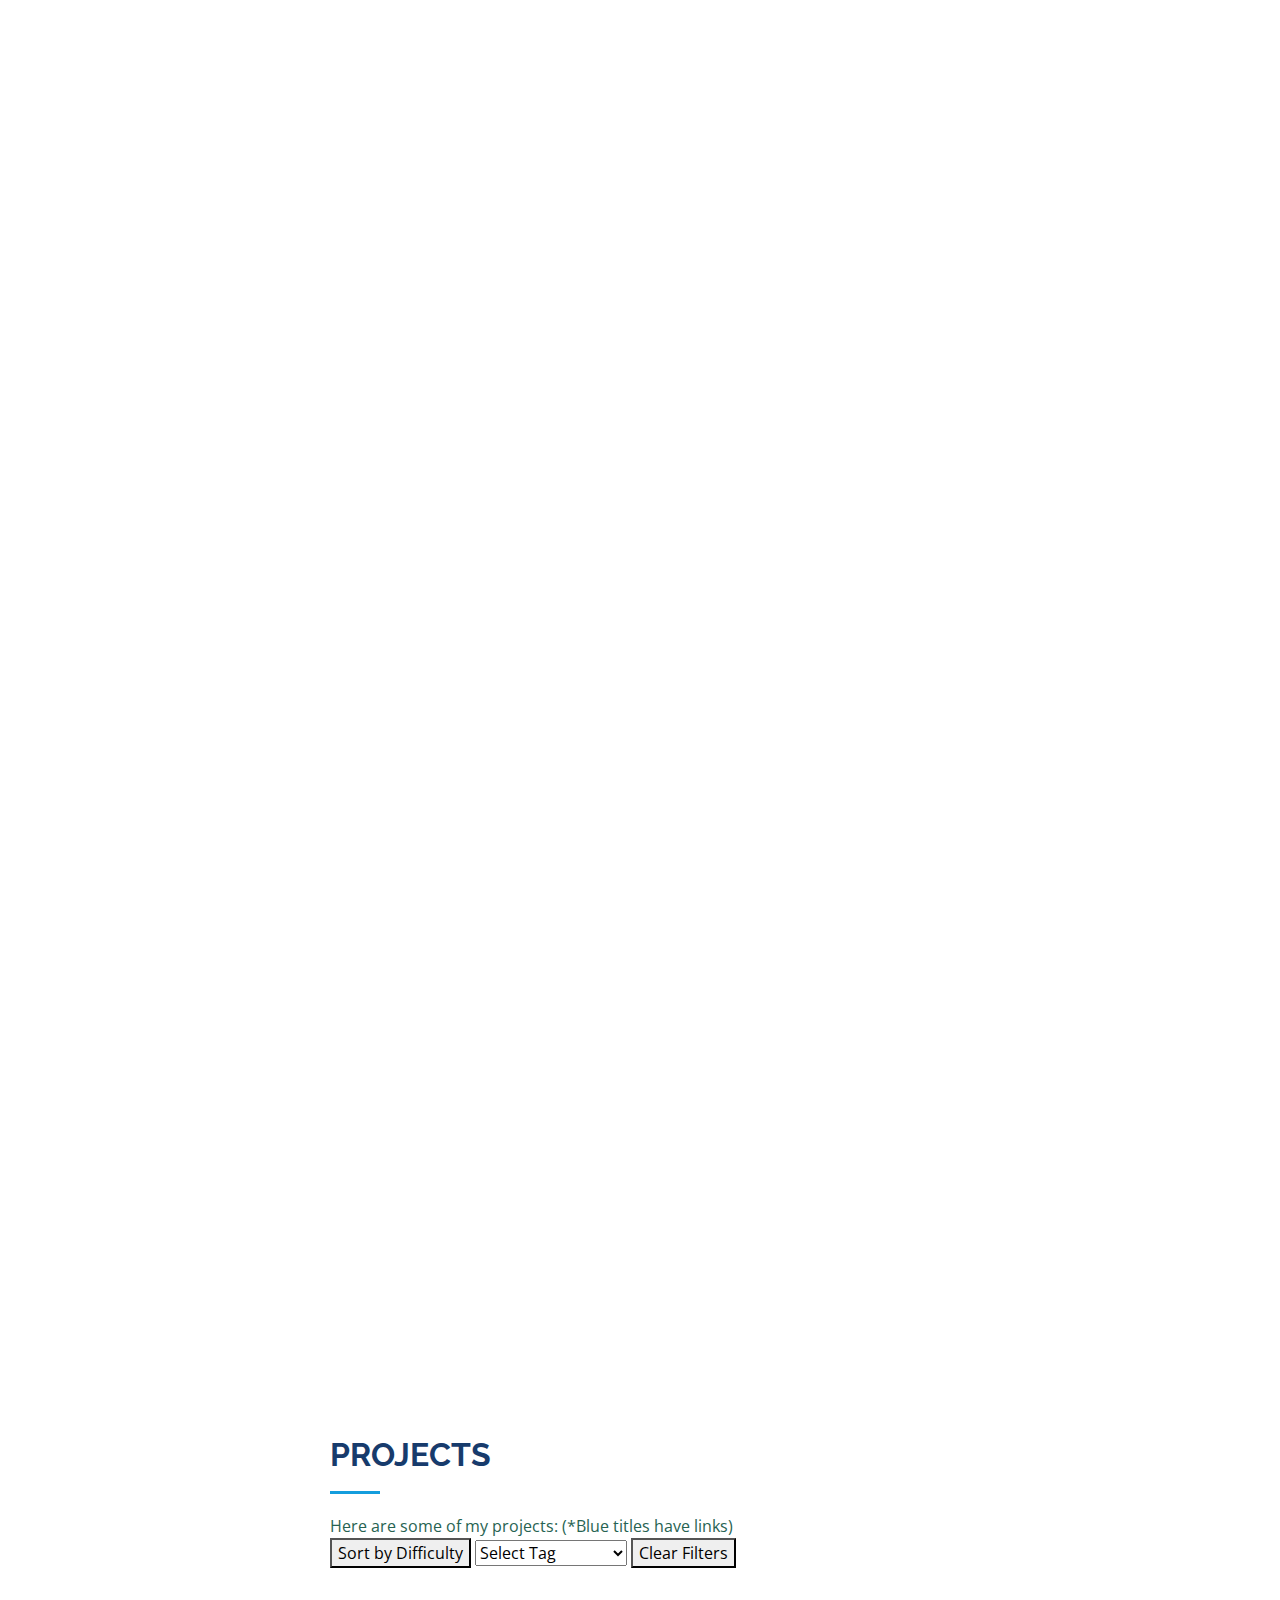
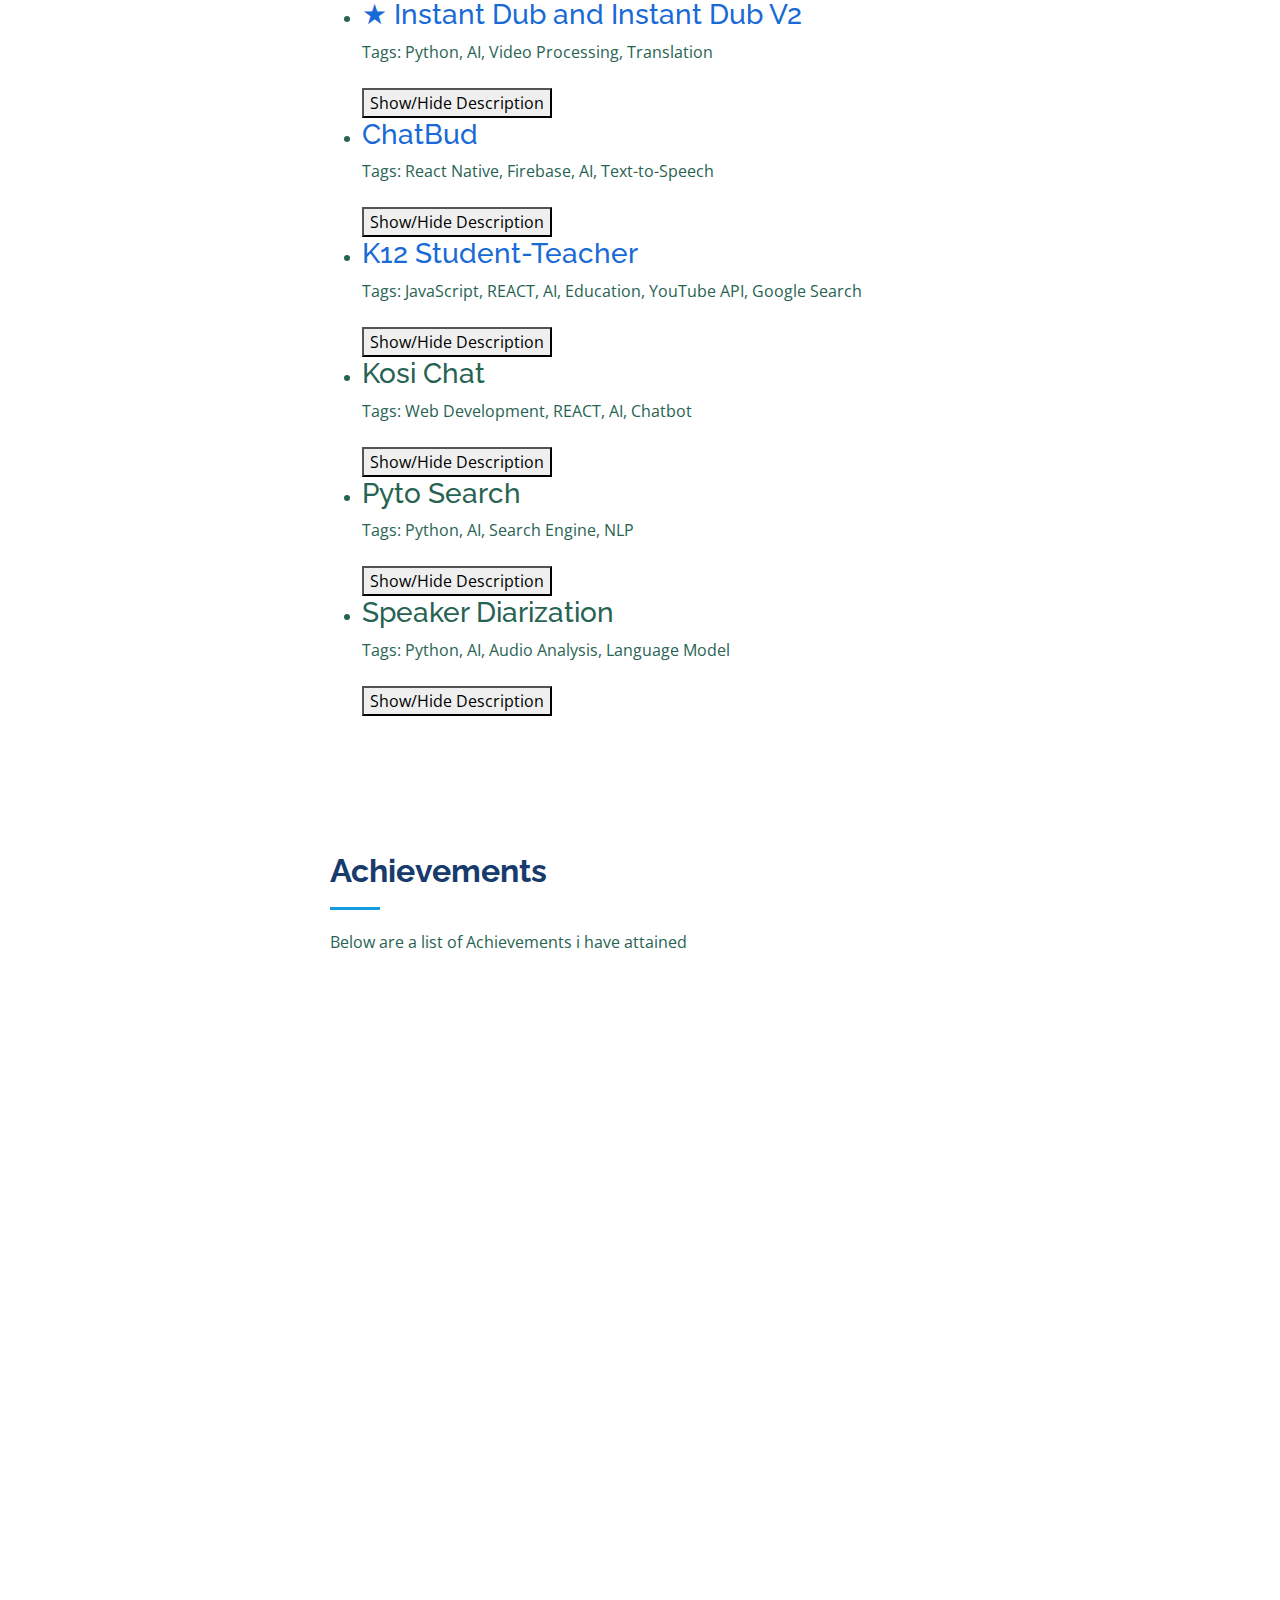
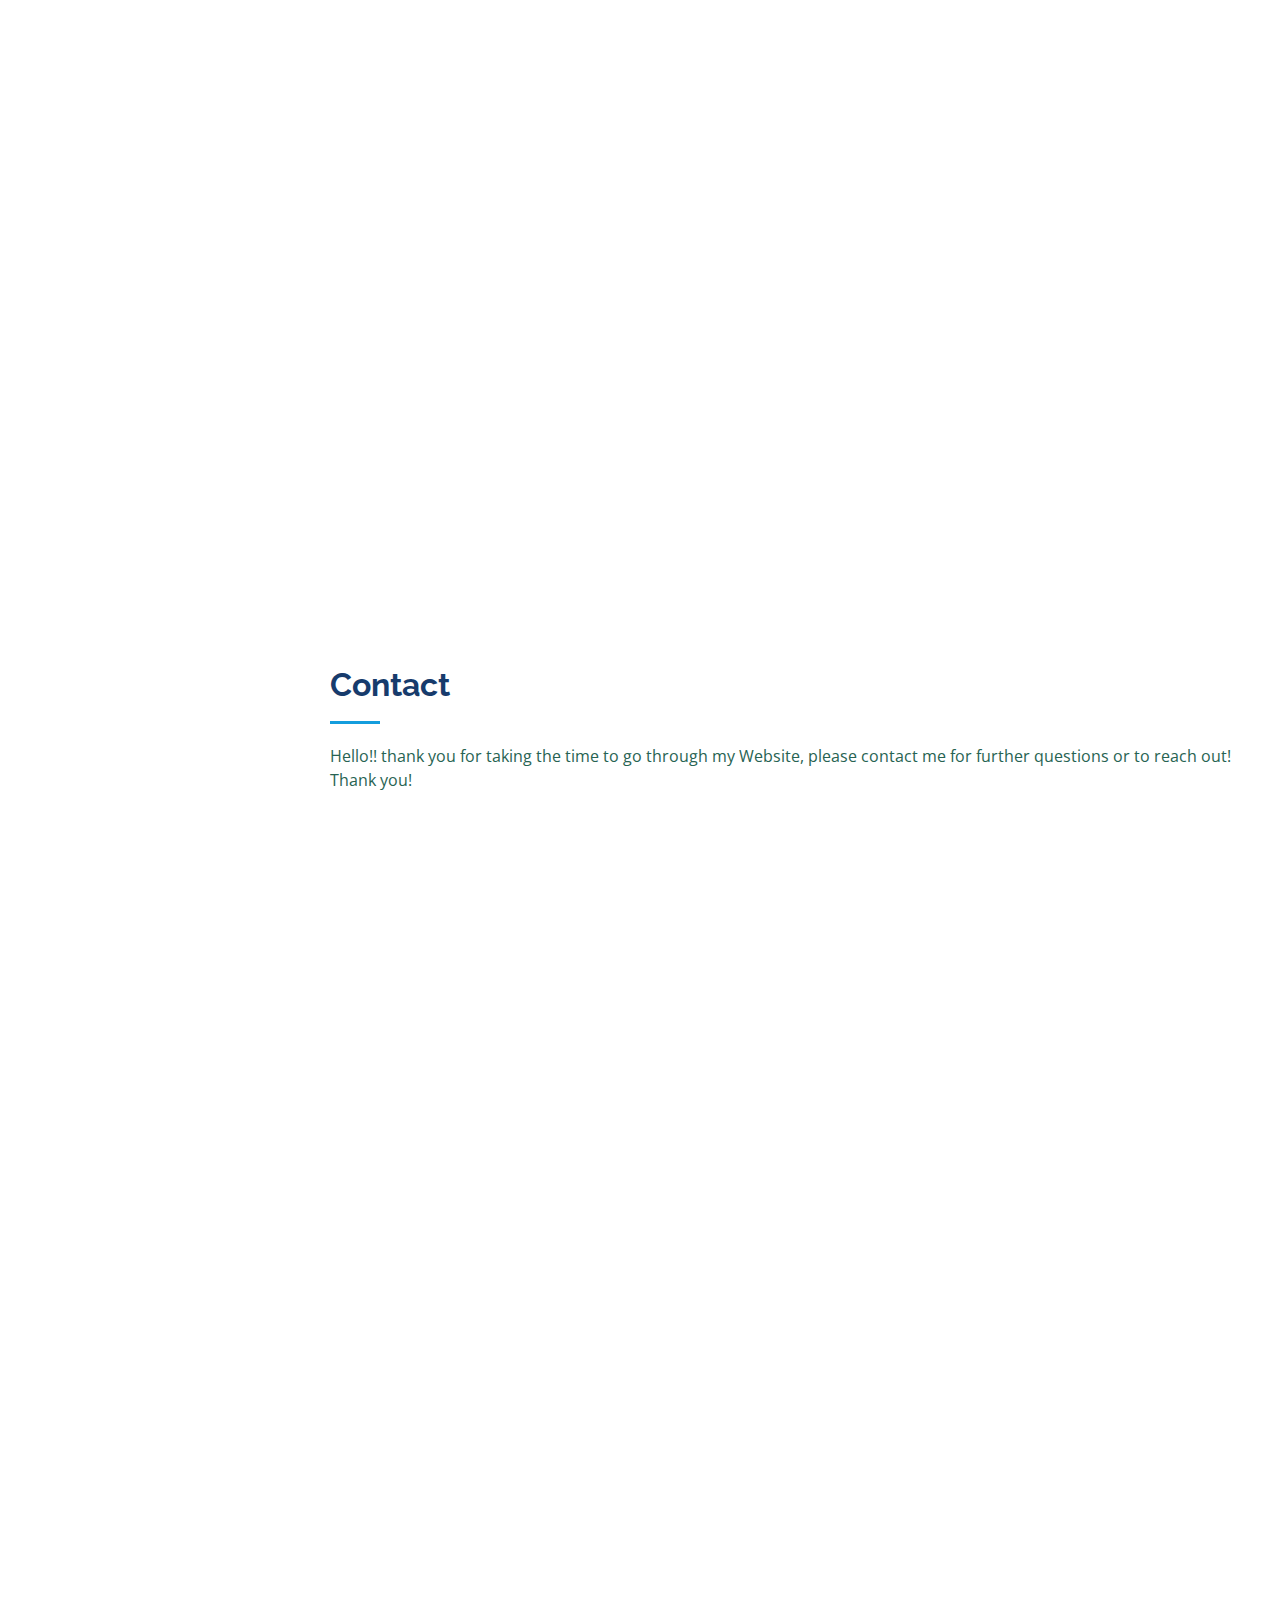
==== commit 1c8a0ad9: "more" ====
--- a/index.html
+++ b/index.html
@@ -272,6 +272,25 @@
                 <li>Web Application: Developed multiple comprehensive web applications utilizing React,django,flask etc for the frontend and Node, Express,pyton etc  for backend/server.</li>
               </ul>
             </div>
+
+            <div class="resume-item">
+              <h4>Director </h4>
+              <h5>2015  - present</h5>
+              <p><em>De Dems Park Hotel & Bar  Lagos, Nigeria </em></p>
+              <img style="width: 200px; height: auto;" src="assets/img/1.png" alt="School Logo">
+              <ul>
+                <li>Strategic Leadership & Policy Development: Steered strategic planning at DeDems Park from 2008 to present (actively since 2015), 
+                  formulating critical business decisions and operational policies across multiple locations, resulting in a 30% increase in efficiency.
+             </li>
+                <li>Risk Management & Corporate Governance: Identified and mitigated potential risks, enhancing company's risk profile, while ensuring legal 
+                  and ethical obligations were consistently met, contributing to a 20% reduction in compliance issues.
+             </li>
+                <li>Advisory Role & Business Guidance: Provided strategic advice to the CEO using industry knowledge, supporting a 15% industry sector 
+                  growth rate.
+            </li>
+              </ul>
+            </div>
+
             <div class="resume-item">
               <h4>Software Developer, Airdrie Client </h4>
               <h5>May 2022 - January 2023</h5>
@@ -291,8 +310,9 @@
               <p><em>DeDems Park - Hotel & Bar</em></p>
               <img style="width: 200px; height: auto;" src="assets/img/1.png" alt="DeDems Park Logo">
               <ul>
-                <li>Played a pivotal role as a Software Developer Intern at DeDems Park, a renowned hotel and bar company based in Nigeria.</li>
-                <li>Made significant contributions to the development of their website, resulting in an enhanced user experience and increased online visibility.</li>
+                <li>Played a pivotal role as a Junior Software Developer at DeDems Park, a renowned hotel and bar company based in Nigeria.</li>
+                <li>Assisted in website development using HTML, CSS, and JavaScript, improving user experience and online visibility. Which resulted in a 
+                  20% spike in customers attendance for the first 3 months.</li>
                 <li>Implemented SEO strategies to improve the website's search engine rankings, attracting more organic traffic and potential customers to the business.</li>
                 <li>Collaborated closely with the development team to design and implement innovative features, elevating the functionality of the website and ensuring a seamless user interface.</li>
                 <li>Successfully deployed applications to production environments, guaranteeing smooth and efficient transitions that reduced deployment time by an impressive 25% and minimized any downtime for end-users.</li>
